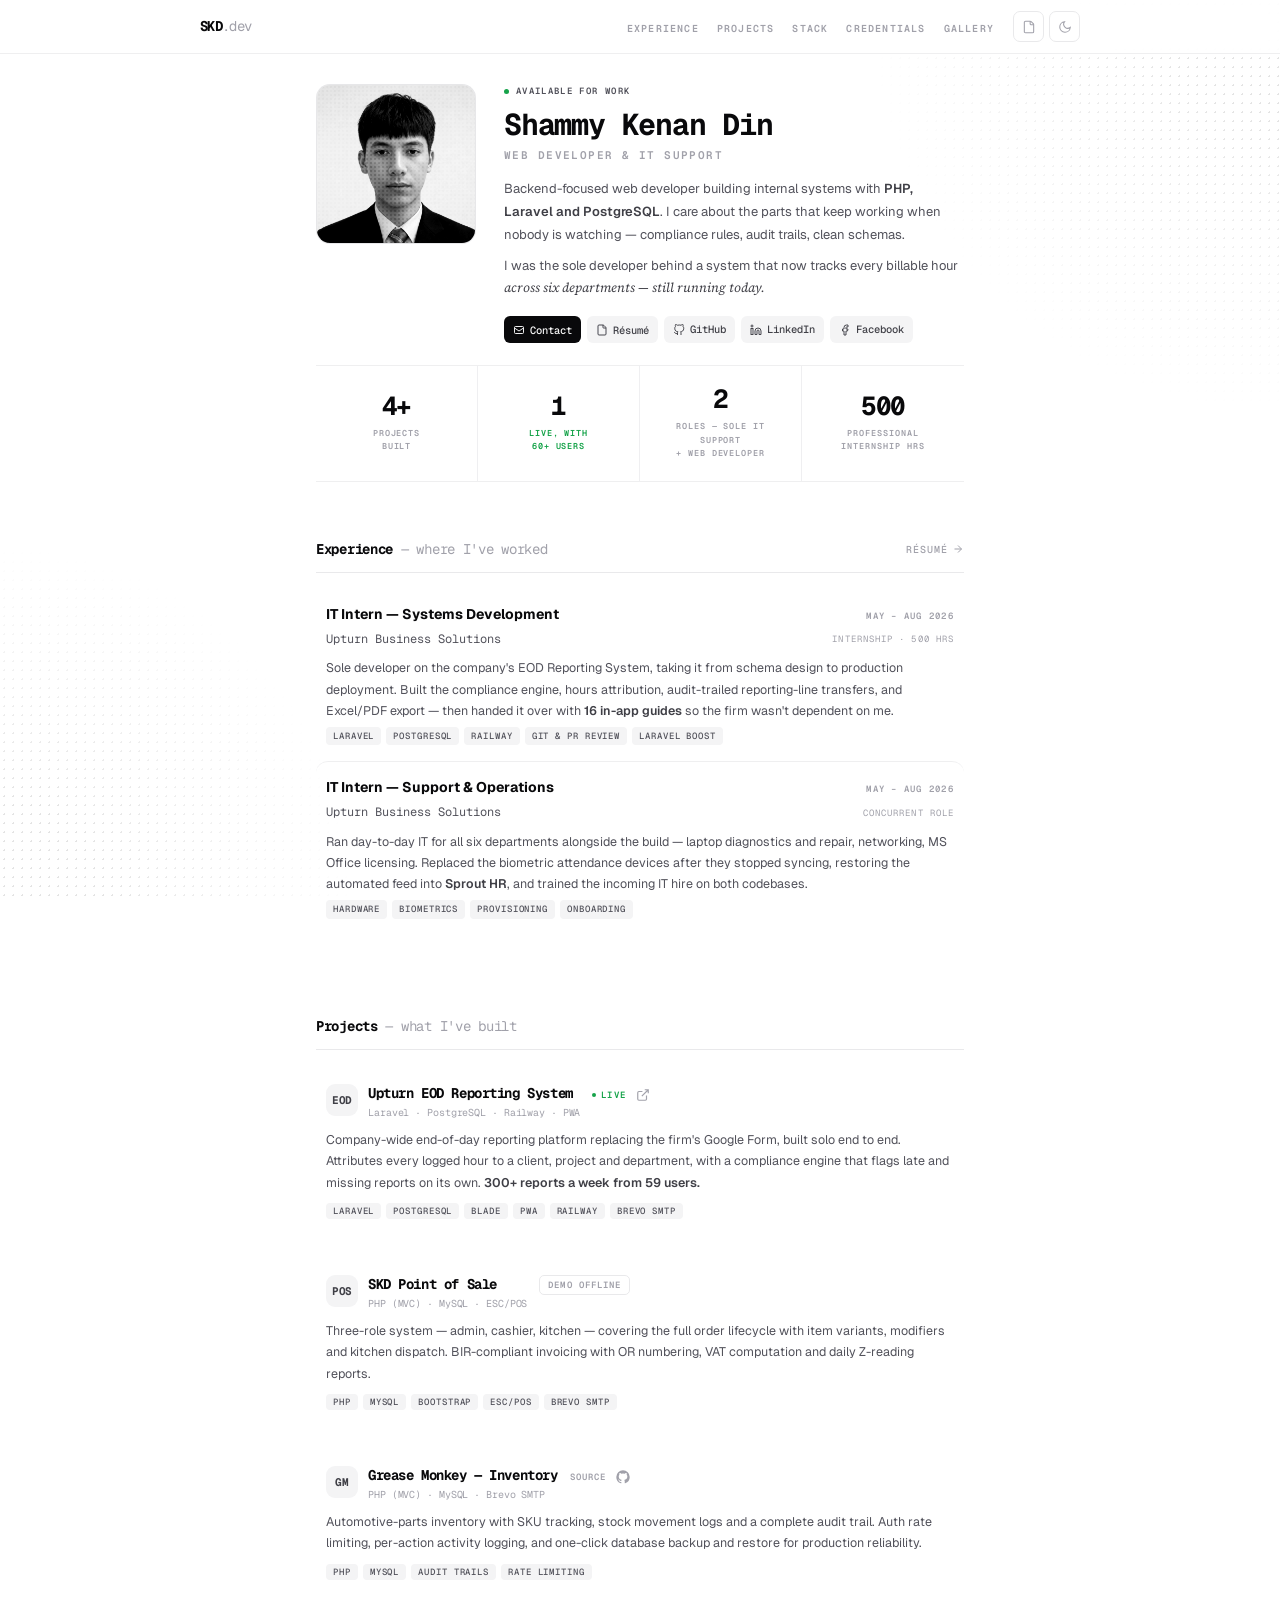
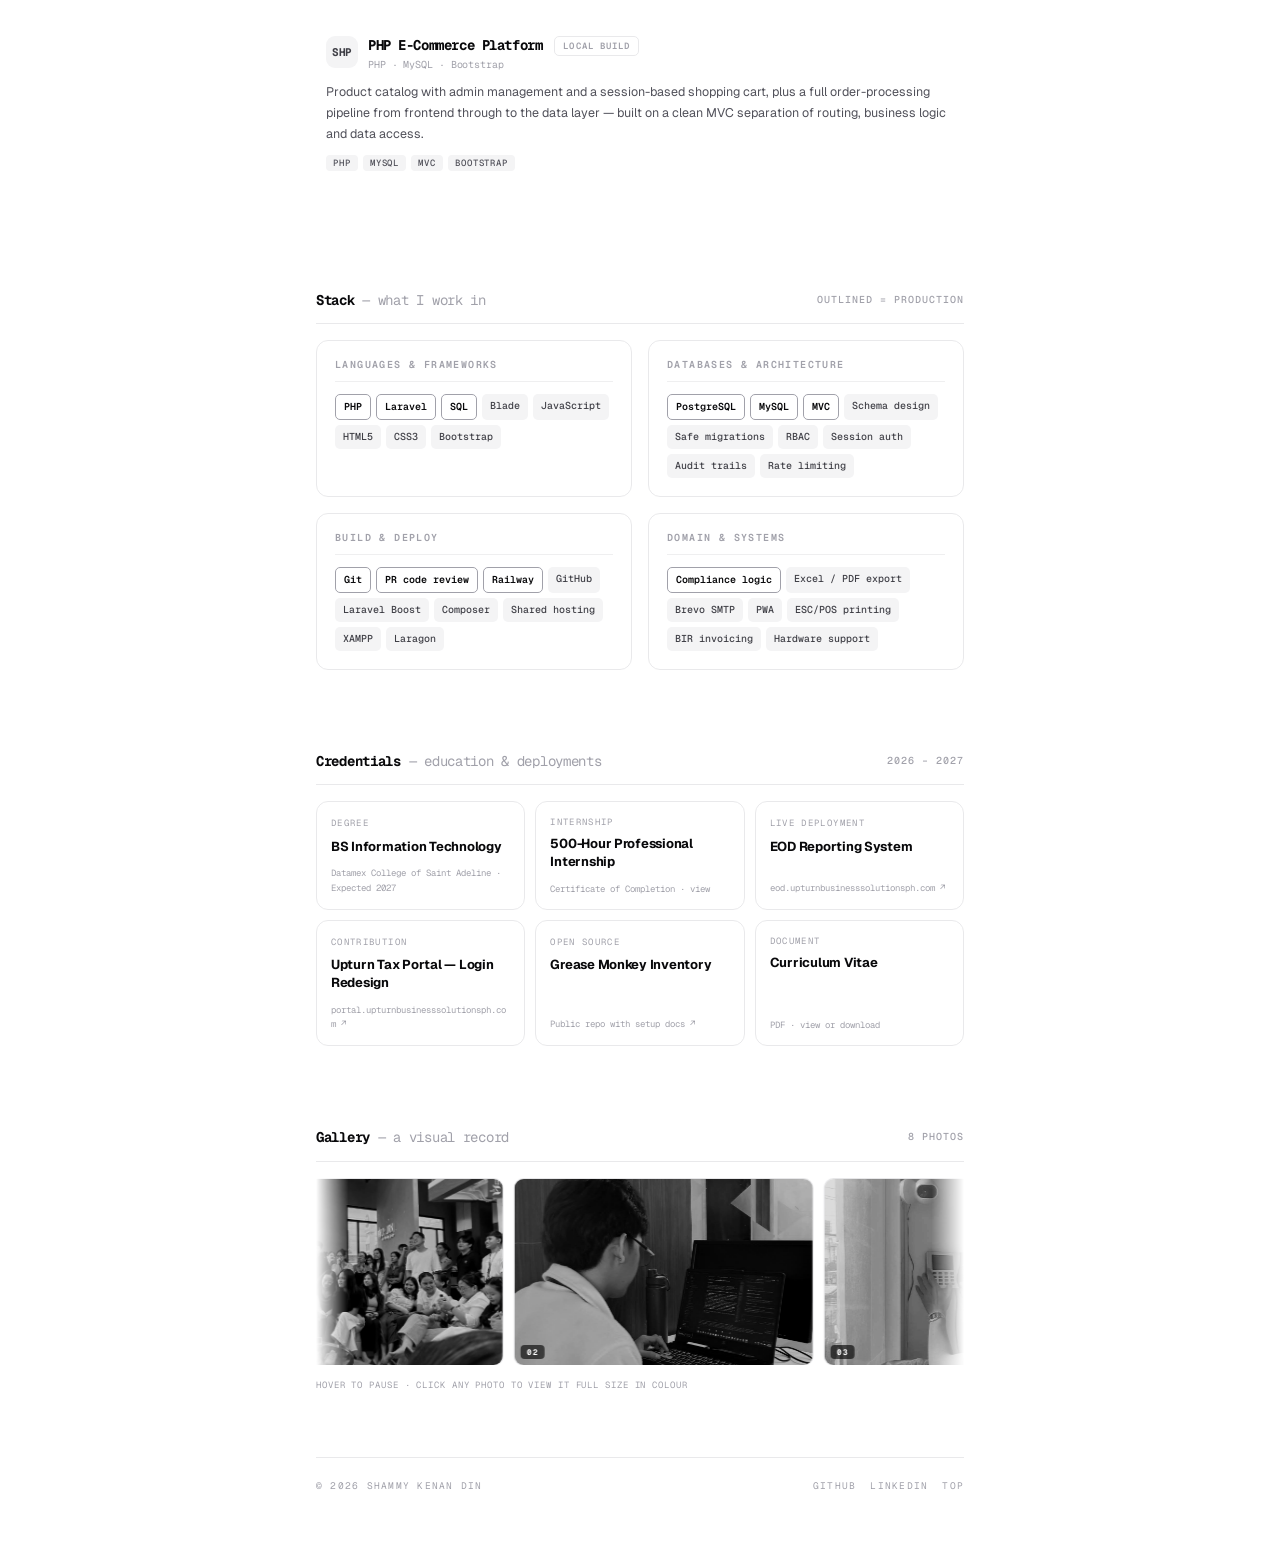
==== index.html @ 448a98d5 "Clarify Barangay Karuhatan gallery caption is unrelated to Upturn The old wording could read as part" ====
<!DOCTYPE html>
<html lang="en">
<head>
<meta charset="UTF-8">
<meta name="viewport" content="width=device-width, initial-scale=1.0">
<title>Shammy Kenan Din | Backend &amp; Web Developer</title>
<meta name="title" content="Shammy Kenan Din | Backend & Web Developer">
<meta name="description" content="Backend-focused web developer specialising in PHP, Laravel and PostgreSQL. Built the end-of-day reporting platform that 59 users across six departments file into daily at Upturn Business Solutions — still in production after the internship ended.">
<meta name="keywords" content="Shammy Kenan Din, backend developer, web developer, PHP developer, Laravel developer, PostgreSQL, MySQL, MVC, Web Developer Philippines, Valenzuela City, Metro Manila, portfolio">
<meta name="author" content="Shammy Kenan Din">
<meta name="robots" content="index, follow, max-image-preview:large, max-snippet:-1">
<meta name="theme-color" content="#09090b">
<link rel="icon" type="image/png" sizes="32x32" href="images/fav-icon/favicon-32.png">
<link rel="icon" type="image/png" sizes="16x16" href="images/fav-icon/favicon-16.png">
<link rel="apple-touch-icon" sizes="180x180" href="images/fav-icon/favicon-180.png">

<meta property="og:type" content="website">
<meta property="og:url" content="https://shammykenan.github.io/portfolio/">
<meta property="og:site_name" content="Shammy Kenan Din Portfolio">
<meta property="og:title" content="Shammy Kenan Din | Backend & Web Developer">
<meta property="og:description" content="Backend-focused web developer. PHP, Laravel, PostgreSQL. I build systems that stay running after I leave.">
<meta property="og:image" content="https://shammykenan.github.io/portfolio/images/gallery/profile.jpg">
<meta property="og:locale" content="en_US">

<meta name="twitter:card" content="summary_large_image">
<meta name="twitter:title" content="Shammy Kenan Din | Backend & Web Developer">
<meta name="twitter:description" content="Backend-focused web developer. PHP, Laravel, PostgreSQL. I build systems that stay running after I leave.">
<meta name="twitter:image" content="https://shammykenan.github.io/portfolio/images/gallery/profile.jpg">

<script>
  (function () {
    try {
      var t = localStorage.getItem('theme');
      if (!t) t = window.matchMedia('(prefers-color-scheme: light)').matches ? 'light' : 'dark';
      document.documentElement.setAttribute('data-theme', t);
    } catch (e) { document.documentElement.setAttribute('data-theme', 'dark'); }
  })();
</script>

<link rel="preconnect" href="https://fonts.googleapis.com">
<link rel="preconnect" href="https://fonts.gstatic.com" crossorigin>
<link href="https://fonts.googleapis.com/css2?family=Geist:wght@300;400;500;600;700&family=Geist+Mono:wght@300;400;500;600;700&family=Source+Serif+4:ital,opsz,wght@0,8..60,400;0,8..60,600;1,8..60,400;1,8..60,600&display=swap" rel="stylesheet">

<script type="application/ld+json">
{
  "@context": "https://schema.org",
  "@graph": [
    {
      "@type": "Person",
      "@id": "https://shammykenan.github.io/portfolio/#person",
      "name": "Shammy Kenan Din",
      "url": "https://shammykenan.github.io/portfolio/",
      "image": "https://shammykenan.github.io/portfolio/images/gallery/profile.jpg",
      "jobTitle": "Backend & Web Developer",
      "email": "dinshammykenan012@gmail.com",
      "address": {
        "@type": "PostalAddress",
        "addressLocality": "Valenzuela City",
        "addressRegion": "Metro Manila",
        "addressCountry": "Philippines"
      },
      "sameAs": [
        "https://github.com/shammykenan",
        "https://linkedin.com/in/shammykenandin",
        "https://facebook.com/shammykenandin"
      ],
      "knowsAbout": ["PHP", "Laravel", "PostgreSQL", "MySQL", "MVC", "Backend Development", "Web Development", "Blade", "Git"]
    },
    {
      "@type": "WebSite",
      "@id": "https://shammykenan.github.io/portfolio/#website",
      "url": "https://shammykenan.github.io/portfolio/",
      "name": "Shammy Kenan Din - Portfolio",
      "publisher": { "@id": "https://shammykenan.github.io/portfolio/#person" },
      "inLanguage": "en-US"
    }
  ]
}
</script>

<link rel="stylesheet" href="styles.css">
</head>
<body>

<div class="progress" id="prog"></div>
<div class="ht ht-tr"></div>
<div class="ht ht-bl"></div>
<div class="cur" id="cur"></div>

<!-- ═══════════ NAV ═══════════ -->
<nav>
  <div class="nav-in">
    <a href="#top" class="brand">SKD<i>.dev</i></a>
    <div class="nav-right">
      <ul class="nav-links" id="navLinks">
        <li><a href="#experience">Experience</a></li>
        <li><a href="#projects">Projects</a></li>
        <li><a href="#stack">Stack</a></li>
        <li><a href="#credentials">Credentials</a></li>
        <li><a href="#gallery">Gallery</a></li>
      </ul>
      <button class="ibtn" id="cvBtn" aria-label="Open résumé"><svg fill="none" viewBox="0 0 24 24" stroke="currentColor" stroke-width="1.8"><path d="M14 2v5a1 1 0 001 1h5"/><path d="M6 22a2 2 0 01-2-2V4a2 2 0 012-2h8a2.4 2.4 0 011.7.7l3.6 3.6A2.4 2.4 0 0120 8v12a2 2 0 01-2 2z"/></svg></button>
      <button class="ibtn" id="theme" aria-label="Toggle colour theme">
        <svg class="moon" fill="none" viewBox="0 0 24 24" stroke="currentColor" stroke-width="1.8"><path d="M21 12.79A9 9 0 1111.21 3 7 7 0 0021 12.79z"/></svg>
        <svg class="sun" fill="none" viewBox="0 0 24 24" stroke="currentColor" stroke-width="1.8"><circle cx="12" cy="12" r="4.2"/><path d="M12 2v2M12 20v2M4.9 4.9l1.4 1.4M17.7 17.7l1.4 1.4M2 12h2M20 12h2M4.9 19.1l1.4-1.4M17.7 6.3l1.4-1.4"/></svg>
      </button>
      <button class="ibtn" id="burger" aria-label="Open menu" aria-expanded="false">
        <svg id="burgerIcon" fill="none" viewBox="0 0 24 24" stroke="currentColor" stroke-width="1.8"><path d="M4 7h16M4 12h16M4 17h16"/></svg>
      </button>
    </div>
  </div>
</nav>

<div class="sheet" id="sheet">
  <a href="#experience"><span>01</span>Experience</a>
  <a href="#projects"><span>02</span>Projects</a>
  <a href="#stack"><span>03</span>Stack</a>
  <a href="#credentials"><span>04</span>Credentials</a>
  <a href="#gallery"><span>05</span>Gallery</a>
</div>

<main class="shell">

  <!-- ═══ HERO ═══ -->
  <section class="sec hero" id="top">
    <div class="hero-main">
      <div class="ava" id="ava">
        <img src="images/gallery/profile.jpg" alt="Shammy Kenan Din" data-zoom data-cap="Shammy Kenan Din" width="160" height="160" onerror="this.closest('.ava').remove()">
      </div>

      <div class="hero-body">
        <div class="avail"><span class="pip"></span>Available for work</div>
        <h1>Shammy Kenan Din</h1>
        <div class="hero-role">Web Developer &amp; IT Support</div>

        <div class="hero-bio">
          <p>
            Backend-focused web developer building internal systems with
            <strong>PHP, Laravel and PostgreSQL</strong>. I care about the parts that keep
            working when nobody is watching — compliance rules, audit trails, clean schemas.
          </p>
          <p>
           I was the sole developer behind a system that 
           now tracks every billable hour <span class="se">across six departments — still running today.</span>
          </p>
        </div>

        <div class="pills">
          <button class="pill pill-solid" id="ctaEmail">
            <svg fill="none" viewBox="0 0 24 24" stroke="currentColor" stroke-width="1.9"><path d="M3 8l9 6 9-6M5 19h14a2 2 0 002-2V7a2 2 0 00-2-2H5a2 2 0 00-2 2v10a2 2 0 002 2z"/></svg>
            Contact
          </button>
          <button class="pill" id="cvPill">
            <svg fill="none" viewBox="0 0 24 24" stroke="currentColor" stroke-width="1.9"><path d="M14 2v5a1 1 0 001 1h5"/><path d="M6 22a2 2 0 01-2-2V4a2 2 0 012-2h8a2.4 2.4 0 011.7.7l3.6 3.6A2.4 2.4 0 0120 8v12a2 2 0 01-2 2z"/></svg>
            Résumé
          </button>
          <a class="pill" href="https://github.com/shammykenan" target="_blank" rel="noopener noreferrer">
            <svg fill="none" viewBox="0 0 24 24" stroke="currentColor" stroke-width="1.9"><path d="M9 19c-5 1.5-5-2.5-7-3m14 6v-3.87a3.37 3.37 0 00-.94-2.61c3.14-.35 6.44-1.54 6.44-7A5.44 5.44 0 0020 4.77 5.07 5.07 0 0019.91 1S18.73.65 16 2.48a13.38 13.38 0 00-7 0C6.27.65 5.09 1 5.09 1A5.07 5.07 0 005 4.77a5.44 5.44 0 00-1.5 3.78c0 5.42 3.3 6.61 6.44 7A3.37 3.37 0 009 18.13V22"/></svg>
            GitHub
          </a>
          <a class="pill" href="https://linkedin.com/in/shammykenandin" target="_blank" rel="noopener noreferrer">
            <svg fill="none" viewBox="0 0 24 24" stroke="currentColor" stroke-width="1.9"><path d="M16 8a6 6 0 016 6v7h-4v-7a2 2 0 00-2-2 2 2 0 00-2 2v7h-4v-7a6 6 0 016-6z"/><rect x="2" y="9" width="4" height="12"/><circle cx="4" cy="4" r="2"/></svg>
            LinkedIn
          </a>
          <a class="pill" href="https://facebook.com/shammykenandin" target="_blank" rel="noopener noreferrer">
            <svg fill="none" viewBox="0 0 24 24" stroke="currentColor" stroke-width="1.9"><path d="M18 2h-3a5 5 0 00-5 5v3H7v4h3v8h4v-8h3l1-4h-4V7a1 1 0 011-1h3z"/></svg>
            Facebook
          </a>
        </div>
      </div>
    </div>

    <div class="stats">
      <div class="stat"><div class="stat-n">4+</div><div class="stat-l">Projects<br>built</div></div>
      <div class="stat stat-hi"><div class="stat-n">1</div><div class="stat-l">Live, with<br>60+ users</div></div>
      <div class="stat"><div class="stat-n">2</div><div class="stat-l">Roles — sole IT support<br>+ web developer</div></div>
      <div class="stat"><div class="stat-n">500</div><div class="stat-l">Professional<br>internship hrs</div></div>
    </div>
  </section>

  <!-- ═══ EXPERIENCE ═══ -->
  <section class="sec rv" id="experience">
    <div class="shead">
      <div class="shead-t"><b>Experience</b> — where I've worked</div>
      <button class="shead-a" id="cvPill2">
        Résumé
        <svg fill="none" viewBox="0 0 24 24" stroke="currentColor" stroke-width="2"><path d="M5 12h14M12 5l7 7-7 7"/></svg>
      </button>
    </div>

    <div class="rows">
      <div class="erow">
        <div class="erow-top">
          <div class="erow-r">IT Intern — Systems Development</div>
          <div class="erow-when">May – Aug 2026</div>
        </div>
        <div class="erow-mid">
          <span class="erow-co">Upturn Business Solutions</span>
          <span class="erow-type">Internship · 500 hrs</span>
        </div>
        <div class="erow-d">
          Sole developer on the company's EOD Reporting System, taking it from schema design to
          production deployment. Built the compliance engine, hours attribution, audit-trailed
          reporting-line transfers, and Excel/PDF export — then handed it over with
          <strong>16 in-app guides</strong> so the firm wasn't dependent on me.
        </div>
        <div class="chips">
          <span class="chip">Laravel</span><span class="chip">PostgreSQL</span><span class="chip">Railway</span><span class="chip">Git &amp; PR review</span><span class="chip">Laravel Boost</span>
        </div>
      </div>

      <div class="erow">
        <div class="erow-top">
          <div class="erow-r">IT Intern — Support &amp; Operations</div>
          <div class="erow-when">May – Aug 2026</div>
        </div>
        <div class="erow-mid">
          <span class="erow-co">Upturn Business Solutions</span>
          <span class="erow-type">Concurrent role</span>
        </div>
        <div class="erow-d">
          Ran day-to-day IT for all six departments alongside the build — laptop diagnostics
          and repair, networking, MS Office licensing. Replaced the biometric attendance
          devices after they stopped syncing, restoring the automated feed into
          <strong>Sprout HR</strong>, and trained the incoming IT hire on both codebases.
        </div>
        <div class="chips">
          <span class="chip">Hardware</span><span class="chip">Biometrics</span><span class="chip">Provisioning</span><span class="chip">Onboarding</span>
        </div>
      </div>
    </div>
  </section>

  <!-- ═══ PROJECTS ═══ -->
  <section class="sec rv" id="projects">
    <div class="shead">
      <div class="shead-t"><b>Projects</b> — what I've built</div>
    </div>

    <div class="rows">
      <button class="row" data-case="eod">
        <div class="prow-head">
          <div class="prow-l">
            <span class="picon">EOD</span>
            <span class="prow-txt">
              <span class="prow-t">Upturn EOD Reporting System</span>
              <span class="prow-m">Laravel · PostgreSQL · Railway · PWA</span>
            </span>
          </div>
          <span class="prow-act">
            <span class="badge badge-live">Live</span>
            <a class="icon-link" href="https://eod.upturnbusinesssolutionsph.com" target="_blank" rel="noopener noreferrer" aria-label="Launch the EOD Reporting System" onclick="event.stopPropagation()"><svg fill="none" viewBox="0 0 24 24" stroke="currentColor" stroke-width="2"><path d="M15 3h6v6M10 14L21 3M18 13v6a2 2 0 01-2 2H5a2 2 0 01-2-2V8a2 2 0 012-2h6"/></svg></a>
          </span>
        </div>
        <div class="prow-d">
          Company-wide end-of-day reporting platform replacing the firm's Google Form, built
          solo end to end. Attributes every logged hour to a client, project and department,
          with a compliance engine that flags late and missing reports on its own.
          <strong>300+ reports a week from 59 users.</strong>
        </div>
        <div class="chips">
          <span class="chip">Laravel</span><span class="chip">PostgreSQL</span><span class="chip">Blade</span><span class="chip">PWA</span><span class="chip">Railway</span><span class="chip">Brevo SMTP</span>
        </div>
        <div class="row-more">Tap to view more info<svg fill="none" viewBox="0 0 24 24" stroke="currentColor" stroke-width="2.2"><path d="M5 12h14M12 5l7 7-7 7"/></svg></div>
      </button>

      <button class="row" data-case="pos">
        <div class="prow-head">
          <div class="prow-l">
            <span class="picon">POS</span>
            <span class="prow-txt">
              <span class="prow-t">SKD Point of Sale</span>
              <span class="prow-m">PHP (MVC) · MySQL · ESC/POS</span>
            </span>
          </div>
          <span class="badge badge-off">Demo offline</span>
        </div>
        <div class="prow-d">
          Three-role system — admin, cashier, kitchen — covering the full order lifecycle with
          item variants, modifiers and kitchen dispatch. BIR-compliant invoicing with OR
          numbering, VAT computation and daily Z-reading reports.
        </div>
        <div class="chips">
          <span class="chip">PHP</span><span class="chip">MySQL</span><span class="chip">Bootstrap</span><span class="chip">ESC/POS</span><span class="chip">Brevo SMTP</span>
        </div>
        <div class="row-more">Tap to view more info<svg fill="none" viewBox="0 0 24 24" stroke="currentColor" stroke-width="2.2"><path d="M5 12h14M12 5l7 7-7 7"/></svg></div>
      </button>

      <button class="row" data-case="gm">
        <div class="prow-head">
          <div class="prow-l">
            <span class="picon">GM</span>
            <span class="prow-txt">
              <span class="prow-t">Grease Monkey — Inventory</span>
              <span class="prow-m">PHP (MVC) · MySQL · Brevo SMTP</span>
            </span>
          </div>
          <span class="prow-act">
            <span class="badge">Source</span>
            <a class="icon-link" href="https://github.com/shammykenan/greasemonkeyinventory" target="_blank" rel="noopener noreferrer" aria-label="Open the GitHub repository" onclick="event.stopPropagation()"><svg viewBox="0 0 24 24" fill="currentColor"><path d="M12 .5A11.5 11.5 0 00.5 12a11.5 11.5 0 007.86 10.92c.58.1.79-.25.79-.56v-2c-3.2.7-3.88-1.54-3.88-1.54-.53-1.34-1.29-1.7-1.29-1.7-1.05-.72.08-.7.08-.7 1.16.08 1.77 1.2 1.77 1.2 1.03 1.77 2.7 1.26 3.36.96.1-.75.4-1.26.73-1.55-2.55-.29-5.24-1.28-5.24-5.7 0-1.26.45-2.29 1.19-3.1-.12-.29-.51-1.46.11-3.05 0 0 .97-.31 3.18 1.18a11 11 0 015.8 0c2.2-1.49 3.17-1.18 3.17-1.18.63 1.59.24 2.76.12 3.05.74.81 1.19 1.84 1.19 3.1 0 4.43-2.7 5.4-5.26 5.69.41.36.78 1.06.78 2.14v3.17c0 .31.2.67.8.56A11.5 11.5 0 0023.5 12 11.5 11.5 0 0012 .5z"/></svg></a>
          </span>
        </div>
        <div class="prow-d">
          Automotive-parts inventory with SKU tracking, stock movement logs and a complete
          audit trail. Auth rate limiting, per-action activity logging, and one-click database
          backup and restore for production reliability.
        </div>
        <div class="chips">
          <span class="chip">PHP</span><span class="chip">MySQL</span><span class="chip">Audit trails</span><span class="chip">Rate limiting</span>
        </div>
        <div class="row-more">Tap to view more info<svg fill="none" viewBox="0 0 24 24" stroke="currentColor" stroke-width="2.2"><path d="M5 12h14M12 5l7 7-7 7"/></svg></div>
      </button>

      <button class="row" data-case="ecom">
        <div class="prow-head">
          <div class="prow-l">
            <span class="picon">SHP</span>
            <span class="prow-txt">
              <span class="prow-t">PHP E-Commerce Platform</span>
              <span class="prow-m">PHP · MySQL · Bootstrap</span>
            </span>
          </div>
          <span class="badge badge-off">Local build</span>
        </div>
        <div class="prow-d">
          Product catalog with admin management and a session-based shopping cart, plus a full
          order-processing pipeline from frontend through to the data layer — built on a clean
          MVC separation of routing, business logic and data access.
        </div>
        <div class="chips">
          <span class="chip">PHP</span><span class="chip">MySQL</span><span class="chip">MVC</span><span class="chip">Bootstrap</span>
        </div>
        <div class="row-more">Tap to view more info<svg fill="none" viewBox="0 0 24 24" stroke="currentColor" stroke-width="2.2"><path d="M5 12h14M12 5l7 7-7 7"/></svg></div>
      </button>
    </div>
  </section>

  <!-- ═══ STACK ═══ -->
  <section class="sec rv" id="stack">
    <div class="shead">
      <div class="shead-t"><b>Stack</b> — what I work in</div>
      <span class="shead-a" style="cursor:default">Outlined = production</span>
    </div>

    <div class="stack-grid">
      <div class="scard">
        <div class="scard-k">Languages &amp; frameworks</div>
        <div class="skills">
          <span class="skill skill-hi">PHP</span><span class="skill skill-hi">Laravel</span><span class="skill skill-hi">SQL</span>
          <span class="skill">Blade</span><span class="skill">JavaScript</span><span class="skill">HTML5</span><span class="skill">CSS3</span><span class="skill">Bootstrap</span>
        </div>
      </div>

      <div class="scard">
        <div class="scard-k">Databases &amp; architecture</div>
        <div class="skills">
          <span class="skill skill-hi">PostgreSQL</span><span class="skill skill-hi">MySQL</span><span class="skill skill-hi">MVC</span>
          <span class="skill">Schema design</span><span class="skill">Safe migrations</span><span class="skill">RBAC</span><span class="skill">Session auth</span><span class="skill">Audit trails</span><span class="skill">Rate limiting</span>
        </div>
      </div>

      <div class="scard">
        <div class="scard-k">Build &amp; deploy</div>
        <div class="skills">
          <span class="skill skill-hi">Git</span><span class="skill skill-hi">PR code review</span><span class="skill skill-hi">Railway</span>
          <span class="skill">GitHub</span><span class="skill">Laravel Boost</span><span class="skill">Composer</span><span class="skill">Shared hosting</span><span class="skill">XAMPP</span><span class="skill">Laragon</span>
        </div>
      </div>

      <div class="scard">
        <div class="scard-k">Domain &amp; systems</div>
        <div class="skills">
          <span class="skill skill-hi">Compliance logic</span>
          <span class="skill">Excel / PDF export</span><span class="skill">Brevo SMTP</span><span class="skill">PWA</span><span class="skill">ESC/POS printing</span><span class="skill">BIR invoicing</span><span class="skill">Hardware support</span>
        </div>
      </div>
    </div>
  </section>

  <!-- ═══ CREDENTIALS ═══ -->
  <section class="sec rv" id="credentials">
    <div class="shead">
      <div class="shead-t"><b>Credentials</b> — education &amp; deployments</div>
      <span class="shead-a" style="cursor:default">2026 – 2027</span>
    </div>

    <div class="cert-grid">
      <div class="cert">
        <div class="cert-k">Degree</div>
        <div class="cert-t">BS Information Technology</div>
        <div class="cert-s">Datamex College of Saint Adeline · Expected 2027</div>
      </div>

      <button class="cert" id="cocCert">
        <div class="cert-k">Internship</div>
        <div class="cert-t">500-Hour Professional Internship</div>
        <div class="cert-s">Certificate of Completion · view</div>
      </button>

      <a class="cert" href="https://eod.upturnbusinesssolutionsph.com" target="_blank" rel="noopener noreferrer">
        <div class="cert-k">Live deployment</div>
        <div class="cert-t">EOD Reporting System</div>
        <div class="cert-s">eod.upturnbusinesssolutionsph.com ↗</div>
      </a>

      <a class="cert" href="http://portal.upturnbusinesssolutionsph.com/" target="_blank" rel="noopener noreferrer">
        <div class="cert-k">Contribution</div>
        <div class="cert-t">Upturn Tax Portal — Login Redesign</div>
        <div class="cert-s">portal.upturnbusinesssolutionsph.com ↗</div>
      </a>

      <a class="cert" href="https://github.com/shammykenan/greasemonkeyinventory" target="_blank" rel="noopener noreferrer">
        <div class="cert-k">Open source</div>
        <div class="cert-t">Grease Monkey Inventory</div>
        <div class="cert-s">Public repo with setup docs ↗</div>
      </a>

      <button class="cert" id="cvCert">
        <div class="cert-k">Document</div>
        <div class="cert-t">Curriculum Vitae</div>
        <div class="cert-s">PDF · view or download</div>
      </button>
    </div>
  </section>

  <!-- ═══ GALLERY ═══ -->
  <section class="sec rv" id="gallery">
    <div class="shead">
      <div class="shead-t"><b>Gallery</b> &mdash; a visual record</div>
      <span class="shead-a" style="cursor:default">8 photos</span>
    </div>

    <div class="car" id="car">
      <button class="car-btn car-prev" id="carPrev" aria-label="Previous photos">
        <svg fill="none" viewBox="0 0 24 24" stroke="currentColor" stroke-width="2.2"><path d="M15 19l-7-7 7-7"/></svg>
      </button>
      <button class="car-btn car-next" id="carNext" aria-label="Next photos">
        <svg fill="none" viewBox="0 0 24 24" stroke="currentColor" stroke-width="2.2"><path d="M9 5l7 7-7 7"/></svg>
      </button>

      <div class="car-track" id="carTrack">
        <div class="car-group" id="carGroup">
          <button class="car-slide" data-shot data-i="0" data-cap="Orientation at the Upturn co-working space">
            <img src="images/gallery/gallery1.jpg" alt="Orientation at the Upturn co-working space" loading="lazy">
            <span class="car-n">01</span>
            <span class="car-hint"><span>Click to view</span></span>
            <span class="car-ph"><b>gallery1.jpg</b>Image unavailable</span>
          </button>
          <button class="car-slide" data-shot data-i="1" data-cap="Building the EOD Reporting System">
            <img src="images/gallery/gallery2.jpg" alt="Building the EOD Reporting System" loading="lazy">
            <span class="car-n">02</span>
            <span class="car-hint"><span>Click to view</span></span>
            <span class="car-ph"><b>gallery2.jpg</b>Image unavailable</span>
          </button>
          <button class="car-slide" data-shot data-i="2" data-cap="Installing the office's replacement biometric attendance device">
            <img src="images/gallery/gallery3.jpg" alt="Installing the office's replacement biometric attendance device" loading="lazy">
            <span class="car-n">03</span>
            <span class="car-hint"><span>Click to view</span></span>
            <span class="car-ph"><b>gallery3.jpg</b>Installing the biometric attendance device</span>
          </button>
          <button class="car-slide" data-shot data-i="3" data-cap="A separate, short OJT placement at Barangay Karuhatan — unrelated to the Upturn internship">
            <img src="images/gallery/gallery4.jpg" alt="A separate, short OJT placement at Barangay Karuhatan — unrelated to the Upturn internship" loading="lazy">
            <span class="car-n">04</span>
            <span class="car-hint"><span>Click to view</span></span>
            <span class="car-ph"><b>gallery4.jpg</b>Image unavailable</span>
          </button>
          <button class="car-slide" data-shot data-i="4" data-cap="Redesigning the Upturn Tax Portal login page">
            <img src="images/gallery/gallery5.jpg" alt="Redesigning the Upturn Tax Portal login page" loading="lazy">
            <span class="car-n">05</span>
            <span class="car-hint"><span>Click to view</span></span>
            <span class="car-ph"><b>gallery5.jpg</b>Redesigning the Tax Portal login page</span>
          </button>
          <button class="car-slide" data-shot data-i="5" data-cap="Mirror shot at a clothing store">
            <img src="images/gallery/gallery6.jpg" alt="Mirror shot at a clothing store" loading="lazy">
            <span class="car-n">06</span>
            <span class="car-hint"><span>Click to view</span></span>
            <span class="car-ph"><b>gallery6.jpg</b>Mirror shot at a clothing store</span>
          </button>
          <button class="car-slide" data-shot data-i="6" data-cap="The May 2026 Internship Batch">
            <img src="images/gallery/gallery7.jpg" alt="The May 2026 Internship Batch" loading="lazy">
            <span class="car-n">07</span>
            <span class="car-hint"><span>Click to view</span></span>
            <span class="car-ph"><b>gallery7.jpg</b>The May 2026 Internship Batch</span>
          </button>
          <button class="car-slide" data-shot data-i="7" data-cap="Mirror shot">
            <img src="images/gallery/gallery8.jpg" alt="Mirror shot" loading="lazy">
            <span class="car-n">08</span>
            <span class="car-hint"><span>Click to view</span></span>
            <span class="car-ph"><b>gallery8.jpg</b>Mirror shot</span>
          </button>
        </div>
      </div>
    </div>

    <div class="car-cap">Hover to pause &middot; click any photo to view it full size in colour</div>
  </section>

  <footer>
    <div>© 2026 Shammy Kenan Din</div>
    <div class="foot-links">
      <a href="https://github.com/shammykenan" target="_blank" rel="noopener noreferrer">GitHub</a>
      <a href="https://linkedin.com/in/shammykenandin" target="_blank" rel="noopener noreferrer">LinkedIn</a>
      <a href="#top">Top</a>
    </div>
  </footer>
</main>

<button class="top" id="toTop" aria-label="Back to top">
  <svg fill="none" viewBox="0 0 24 24" stroke="currentColor" stroke-width="2.4"><path d="M5 10l7-7m0 0l7 7m-7-7v18"/></svg>
</button>

<!-- ═══ CASE STUDY MODAL ═══ -->
<div class="ov" id="caseOv">
  <div class="modal modal-wide" role="dialog" aria-modal="true" aria-labelledby="caseTitle">
    <button class="modal-x" id="caseClose" aria-label="Close">
      <svg width="16" height="16" fill="none" viewBox="0 0 24 24" stroke="currentColor" stroke-width="1.9"><path d="M18 6L6 18M6 6l12 12"/></svg>
    </button>
    <span class="modal-k" id="caseKicker">Case study</span>
    <h2 class="modal-t" id="caseTitle">—</h2>
    <div class="modal-m" id="caseMeta">—</div>
    <div id="caseBody"></div>
  </div>
</div>

<!-- ═══ CV MODAL ═══ -->
<div class="ov" id="cvOv">
  <div class="modal modal-doc" role="dialog" aria-modal="true" aria-labelledby="cvTitle">
    <button class="modal-x" id="cvClose" aria-label="Close">
      <svg width="16" height="16" fill="none" viewBox="0 0 24 24" stroke="currentColor" stroke-width="1.9"><path d="M18 6L6 18M6 6l12 12"/></svg>
    </button>
    <span class="modal-k">Document</span>
    <h2 class="modal-t" id="cvTitle">Curriculum Vitae</h2>
    <div class="modal-m">Shammy Kenan Din · Backend &amp; Web Developer</div>

    <div class="pdf-frame">
      <iframe id="cvFrame" title="Shammy Kenan Din — résumé" src="about:blank"></iframe>
      <div class="pdf-fallback">
        Your browser can't display the PDF inline.<br>Use <b>Download</b> below to save it.
      </div>
    </div>

    <div class="fa">
      <a class="pill pill-solid" href="Shammy_Kenan_Din_Resume.pdf" download>
        <svg fill="none" viewBox="0 0 24 24" stroke="currentColor" stroke-width="1.9"><path d="M12 10v6m0 0l-3-3m3 3l3-3M20 21H4a1 1 0 01-1-1V4a1 1 0 011-1h16a1 1 0 011 1v16a1 1 0 01-1 1z"/></svg>
        Download
      </a>
      <button class="pill" id="cvBack">
        <svg fill="none" viewBox="0 0 24 24" stroke="currentColor" stroke-width="1.9"><path d="M19 12H5M12 19l-7-7 7-7"/></svg>
        Back
      </button>
    </div>
  </div>
</div>

<!-- ═══ CERTIFICATE MODAL ═══ -->
<div class="ov" id="cocOv">
  <div class="modal modal-wide" role="dialog" aria-modal="true" aria-labelledby="cocTitle">
    <button class="modal-x" id="cocClose" aria-label="Close">
      <svg width="16" height="16" fill="none" viewBox="0 0 24 24" stroke="currentColor" stroke-width="1.9"><path d="M18 6L6 18M6 6l12 12"/></svg>
    </button>
    <span class="modal-k">Certificate</span>
    <h2 class="modal-t" id="cocTitle">Certificate of Completion</h2>
    <div class="modal-m">500-hour professional internship · Upturn Business Solutions · 2026</div>

    <button class="cert-view" id="cocView" data-cap="Certificate of Completion — 500-hour internship, Upturn Business Solutions">
      <img src="images/certificates/coc-certificate.jpg" alt="Certificate of Completion — 500-hour internship at Upturn Business Solutions" loading="lazy">
      <span class="cert-view-ph"><b>images/certificates/coc-certificate.jpg</b>Certificate image pending</span>
    </button>

    <div class="fa">
      <button class="pill pill-solid" id="cocBack">
        <svg fill="none" viewBox="0 0 24 24" stroke="currentColor" stroke-width="1.9"><path d="M19 12H5M12 19l-7-7 7-7"/></svg>
        Back
      </button>
    </div>
    <p class="fnote">Click the certificate to view it full size</p>
  </div>
</div>

<!-- ═══ CONTACT MODAL ═══ -->
<div class="ov" id="mailOv">
  <div class="modal" role="dialog" aria-modal="true" aria-labelledby="mailTitle">
    <button class="modal-x" id="mailClose" aria-label="Close">
      <svg width="16" height="16" fill="none" viewBox="0 0 24 24" stroke="currentColor" stroke-width="1.9"><path d="M18 6L6 18M6 6l12 12"/></svg>
    </button>
    <span class="modal-k">Get in touch</span>
    <h2 class="modal-t" id="mailTitle">Send a message</h2>
    <div class="modal-m">Open to full-time, part-time and contract roles</div>

    <div class="fg"><label class="modal-k" for="fName">Your name</label><input class="fi" type="text" id="fName" placeholder="e.g. Juan dela Cruz" autocomplete="name"></div>
    <div class="fg"><label class="modal-k" for="fEmail">Your email</label><input class="fi" type="email" id="fEmail" placeholder="your@email.com" autocomplete="email"></div>
    <div class="fg"><label class="modal-k" for="fSubject">Subject</label><input class="fi" type="text" id="fSubject" placeholder="Job opportunity, project discussion…"></div>
    <div class="fg"><label class="modal-k" for="fBody">Message</label><textarea class="fi" id="fBody" placeholder="Write your message here…"></textarea></div>

    <div class="fa">
      <button class="pill pill-solid" id="fSend">
        <svg fill="none" viewBox="0 0 24 24" stroke="currentColor" stroke-width="1.9"><path d="M22 2L11 13M22 2L15 22 11 13 2 9l20-7z"/></svg>
        Send
      </button>
      <button class="pill" id="fCancel">Cancel</button>
    </div>
    <p class="fnote">Opens your email client · dinshammykenan012@gmail.com</p>
  </div>
</div>

<!-- ═══ LIGHTBOX ═══ -->
<div class="ov" id="lb">
  <button class="lb-nav lb-prev" id="lbPrev" aria-label="Previous"><svg fill="none" viewBox="0 0 24 24" stroke="currentColor" stroke-width="2.2"><path d="M15 19l-7-7 7-7"/></svg></button>
  <img class="lb-img" id="lbImg" src="" alt="">
  <button class="lb-nav lb-next" id="lbNext" aria-label="Next"><svg fill="none" viewBox="0 0 24 24" stroke="currentColor" stroke-width="2.2"><path d="M9 5l7 7-7 7"/></svg></button>
  <div class="lb-cap" id="lbCap"></div>
</div>

<script src="script.js"></script>
</body>
</html>
---- styles.css ----
*, *::before, *::after { box-sizing: border-box; margin: 0; padding: 0; }

  :root {
    --bg:      #ffffff;
    --s1:      #f4f4f5;
    --s2:      #e4e4e7;
    --line:    rgba(228,228,231,.6);
    --line-2:  rgba(228,228,231,.8);
    --hover:   rgba(250,250,250,.6);
    --t1:      #09090b;
    --t2:      #3f3f46;
    --t3:      #52525b;
    --t4:      #a1a1aa;
    --inv-bg:  #09090b;
    --inv-tx:  #fafafa;
    --dot:     #0a0a0a38;
    --dot-op:  .5;
    --live:    #16a34a;

    --sans:  'Geist', 'Inter', system-ui, -apple-system, 'Segoe UI', sans-serif;
    --mono:  'Geist Mono', 'JetBrains Mono', ui-monospace, SFMono-Regular, Menlo, monospace;
    --serif: 'Source Serif 4', Georgia, serif;
  }

  html[data-theme="dark"] {
    --bg:      #09090b;
    --s1:      #202024;
    --s2:      #27272a;
    --line:    rgba(39,39,42,.6);
    --line-2:  rgba(39,39,42,.8);
    --hover:   rgba(24,24,27,.3);
    --t1:      #fafafa;
    --t2:      #d4d4d8;
    --t3:      #a1a1aa;
    --t4:      #71717a;
    --inv-bg:  #fafafa;
    --inv-tx:  #09090b;
    --dot:     #f4f4f533;
    --dot-op:  .25;
    --live:    #4ade80;
  }

  html {
    scroll-behavior: smooth;
    background: var(--bg);
    overflow-x: hidden;
    width: 100%;
  }

  body {
    background: var(--bg);
    color: var(--t1);
    font-family: var(--sans);
    font-size: 15px;
    line-height: 1.6;
    -webkit-font-smoothing: antialiased;
    -moz-osx-font-smoothing: grayscale;
    overflow-x: hidden;
    width: 100%;
    max-width: 100vw;
    transition: background-color .2s, color .2s;
  }

  ::selection { background: var(--t1); color: var(--bg); }
  a { color: inherit; }
  img { max-width: 100%; }

  /* ── fixed halftone corner ornaments ── */
  .ht {
    position: fixed;
    background-image: radial-gradient(var(--dot) 1px, transparent 1px);
    background-size: 9px 9px;
    pointer-events: none;
    user-select: none;
    z-index: 0;
    opacity: var(--dot-op);
  }

  .ht-tr {
    top: 0; right: 0; width: 420px; height: 420px;
    -webkit-mask-image: radial-gradient(circle at 100% 0, #000 20%, transparent 70%);
    mask-image: radial-gradient(circle at 100% 0, #000 20%, transparent 70%);
  }

  .ht-bl {
    bottom: 0; left: 0; width: 360px; height: 360px;
    -webkit-mask-image: radial-gradient(circle at 0 100%, #000 20%, transparent 70%);
    mask-image: radial-gradient(circle at 0 100%, #000 20%, transparent 70%);
  }

  @media (max-width: 640px) {
    .ht-tr { width: 200px; height: 200px; }
    .ht-bl { width: 180px; height: 180px; }
  }

  .progress { position: fixed; top: 0; left: 0; height: 1px; width: 0; background: var(--t3); z-index: 120; transition: width .1s linear; }

  .cur {
    position: fixed; z-index: 130; pointer-events: none;
    width: 7px; height: 7px; border-radius: 50%;
    background: var(--t1);
    transform: translate(-50%, -50%);
    transition: width .18s, height .18s, opacity .18s;
    opacity: 0; display: none;
  }

  .cur.on { opacity: .8; }
  .cur.big { width: 30px; height: 30px; opacity: .16; }
  @media (min-width: 641px) and (hover: hover) { .cur { display: block; } }

  /* ── PAGE SHELL: narrow centred column ── */
  .shell {
    position: relative;
    z-index: 1;
    max-width: 768px;
    width: 100%;
    margin: 0 auto;
    padding: 78px 32px 56px;
    display: flex;
    flex-direction: column;
    gap: 24px;
  }

  @media (min-width: 768px) { .shell { padding: 84px 60px 64px; gap: 32px; } }

  .sec { padding: 24px 0; position: relative; }

  /* ── SECTION HEADER ── */
  .shead {
    display: flex;
    align-items: center;
    justify-content: space-between;
    gap: 12px;
    border-bottom: 1px solid var(--line-2);
    padding-bottom: 12px;
    margin-bottom: 16px;
  }

  .shead-t { font-family: var(--mono); font-size: 14px; color: var(--t4); letter-spacing: -0.02em; }
  .shead-t b { color: var(--t1); font-weight: 700; }

  .shead-a {
    font-family: var(--mono);
    font-size: 10px;
    font-weight: 500;
    text-transform: uppercase;
    letter-spacing: 0.1em;
    color: var(--t4);
    text-decoration: none;
    display: inline-flex;
    align-items: center;
    gap: 4px;
    background: none;
    border: none;
    cursor: pointer;
    transition: color .16s;
    white-space: nowrap;
  }

  .shead-a:hover { color: var(--t1); }
  .shead-a svg { width: 12px; height: 12px; transition: transform .18s; }
  .shead-a:hover svg { transform: translateX(2px); }
  .shead-a.diag:hover svg { transform: translate(2px, -2px); }

  /* ── DIVIDED ROW LIST ── */
  .rows { display: flex; flex-direction: column; }
  .rows > * + * { border-top: 1px solid var(--line); }

  .row {
    padding: 18px 10px;
    border-radius: 12px;
    transition: background .18s;
    display: flex;
    flex-direction: column;
    gap: 10px;
    text-align: left;
    width: 100%;
    background: none;
    border: none;
    font-family: inherit;
    color: inherit;
  }

  .row:hover { background: var(--hover); }
  .row[data-case] { cursor: pointer; }

  /* "tap to view" affordance revealed on hover / focus */
  .row-more {
    display: inline-flex;
    align-items: center;
    gap: 5px;
    font-family: var(--mono);
    font-size: 9px;
    font-weight: 600;
    text-transform: uppercase;
    letter-spacing: 0.13em;
    color: var(--t4);
    opacity: 0;
    transform: translateY(-3px);
    transition: opacity .2s, transform .2s, color .2s, background .2s;
    margin-top: -2px;
    align-self: flex-start;
    width: fit-content;
  }

  .row-more svg { width: 11px; height: 11px; transition: transform .2s; }

  .row[data-case]:hover .row-more,
  .row[data-case]:focus-visible .row-more {
    opacity: 1;
    transform: none;
    color: var(--t1);
    background: var(--s1);
    border-radius: 5px;
    padding: 4px 8px;
    margin-left: -8px;
  }

  .row[data-case]:hover .row-more svg { transform: translateX(2px); }

  /* touch devices: always visible, since there is no hover */
  @media (hover: none) {
    .row-more { opacity: 1; transform: none; }
  }

  /* ── HERO ── */
  .hero { padding-top: 0; padding-bottom: 0; }

  .hero-main {
    display: flex;
    flex-direction: column;
    gap: 24px;
    align-items: center;
    text-align: center;
  }

  @media (min-width: 640px) {
    .hero-main { flex-direction: row; gap: 28px; align-items: flex-start; text-align: left; }
  }

  .ava {
    position: relative;
    width: 144px; height: 144px;
    flex-shrink: 0;
    border-radius: 14px;
    overflow: hidden;
    border: 1px solid var(--line-2);
    cursor: zoom-in;
    background: var(--s1);
  }

  @media (max-width: 380px) { .ava { width: 116px; height: 116px; } }
  @media (min-width: 640px) { .ava { width: 160px; height: 160px; } }

  .ava img {
    width: 100%; height: 100%;
    object-fit: cover;
    object-position: 48% 24%;
    display: block;
    filter: grayscale(1) contrast(1.3);
    transition: transform .5s, filter .4s;
  }

  .ava::after {
    content: '';
    position: absolute; inset: 0;
    background-image: radial-gradient(var(--dot) 1.1px, transparent 1.1px);
    background-size: 4px 4px;
    mix-blend-mode: overlay;
    pointer-events: none;
    transition: opacity .4s;
  }

  .ava:hover img { transform: scale(1.05); filter: grayscale(0) contrast(1.02); }
  .ava:hover::after { opacity: 0; }

  .hero-body { flex: 1; min-width: 0; display: flex; flex-direction: column; justify-content: center; }

  .avail {
    display: inline-flex;
    align-items: center;
    gap: 7px;
    font-family: var(--mono);
    font-size: 9px;
    font-weight: 600;
    letter-spacing: 0.15em;
    text-transform: uppercase;
    color: var(--t3);
    margin-bottom: 10px;
    align-self: center;
  }

  @media (min-width: 640px) { .avail { align-self: flex-start; } }

  .pip { width: 5px; height: 5px; border-radius: 50%; background: var(--live); animation: soft 2.4s ease infinite; flex-shrink: 0; }
  @keyframes soft { 0%, 100% { opacity: 1; } 50% { opacity: .4; } }

  h1 {
    font-family: var(--mono);
    font-size: 24px;
    font-weight: 700;
    letter-spacing: -0.04em;
    line-height: 1.15;
    margin-bottom: 4px;
    color: var(--t1);
  }

  @media (min-width: 640px) { h1 { font-size: 30px; } }

  .hero-role {
    font-family: var(--mono);
    font-size: 11px;
    font-weight: 600;
    letter-spacing: 0.13em;
    text-transform: uppercase;
    color: var(--t4);
    margin-bottom: 14px;
  }

  .hero-bio { display: flex; flex-direction: column; gap: 8px; }
  .hero-bio p { font-size: 13px; line-height: 1.75; color: var(--t3); }
  .hero-bio strong { color: var(--t2); font-weight: 600; }
  .hero-bio .se { font-family: var(--serif); font-style: italic; color: var(--t2); }

  .pills {
    display: flex;
    flex-wrap: wrap;
    gap: 6px;
    margin-top: 16px;
    font-family: var(--mono);
    font-size: 10.5px;
    justify-content: center;
  }

  @media (min-width: 640px) { .pills { justify-content: flex-start; } }

  .pill {
    display: inline-flex;
    align-items: center;
    gap: 5px;
    padding: 5px 9px;
    border-radius: 6px;
    background: var(--s1);
    color: var(--t2);
    text-decoration: none;
    border: none;
    cursor: pointer;
    font-family: var(--mono);
    font-size: 10.5px;
    font-weight: 500;
    overflow-wrap: anywhere;
    transition: background .16s, color .16s;
  }

  .pill:hover { background: var(--s2); color: var(--t1); }
  .pill svg { width: 12px; height: 12px; flex-shrink: 0; }
  .pill-solid { background: var(--inv-bg); color: var(--inv-tx); }
  .pill-solid:hover { background: var(--inv-bg); color: var(--inv-tx); opacity: .85; }

  /* stat strip */
  .stats {
    display: grid;
    grid-template-columns: repeat(4, 1fr);
    border-top: 1px solid var(--line);
    border-bottom: 1px solid var(--line);
    margin-top: 22px;
  }

  .stat {
    padding: 20px 14px;
    border-right: 1px solid var(--line);
    display: flex;
    flex-direction: column;
    align-items: center;
    justify-content: center;
    text-align: center;
    gap: 8px;
  }

  .stat:last-child { border-right: none; }
  .stat-n { font-family: var(--mono); font-size: 26px; font-weight: 700; letter-spacing: -0.05em; line-height: 1; font-variant-numeric: tabular-nums; }
  .stat-l { font-family: var(--mono); font-size: 8.5px; font-weight: 600; color: var(--t4); letter-spacing: 0.11em; text-transform: uppercase; line-height: 1.6; }

  /* the one stat that proves it's real, not just built — same signal
     colour as the "Available" pip and the project "Live" badges */
  .stat-hi .stat-l { color: var(--live); }

  /* narrow phones: 2x2 instead of 4-across, so a longer label
     (e.g. "Roles — sole IT support") has room to breathe */
  @media (max-width: 420px) {
    .stats { grid-template-columns: repeat(2, 1fr); }
    .stat:nth-child(2n) { border-right: none; }
    .stat:nth-child(-n+2) { border-bottom: 1px solid var(--line); }
    .stat { padding: 16px 10px; }
  }

  /* ── PROJECT ROW ── */
  .prow-head { display: flex; align-items: flex-start; justify-content: space-between; gap: 12px; }
  .prow-l { display: flex; align-items: flex-start; gap: 10px; min-width: 0; }

  .picon {
    width: 32px; height: 32px;
    border-radius: 9px;
    background: var(--s1);
    display: grid;
    place-items: center;
    flex-shrink: 0;
    color: var(--t2);
    font-family: var(--mono);
    font-size: 11px;
    font-weight: 700;
    letter-spacing: -0.03em;
  }

  .picon svg { width: 15px; height: 15px; }

  .prow-txt { display: flex; flex-direction: column; min-width: 0; }
  .prow-t { display: block; font-family: var(--mono); font-size: 14px; font-weight: 700; line-height: 1.3; letter-spacing: -0.03em; color: var(--t1); }
  .prow-m { display: block; font-family: var(--mono); font-size: 10px; color: var(--t4); margin-top: 4px; letter-spacing: -0.01em; }

  .icon-link {
    padding: 4px;
    border-radius: 6px;
    color: var(--t4);
    flex-shrink: 0;
    transition: color .16s;
    display: inline-grid;
    place-items: center;
    text-decoration: none;
  }

  .icon-link:hover { color: var(--t1); background: var(--s1); }
  .icon-link svg { width: 14px; height: 14px; }

  /* badge + launch button, right-aligned in a project row */
  .prow-act { display: inline-flex; align-items: center; gap: 6px; flex-shrink: 0; }

  .badge-off {
    color: var(--t4);
    border: 1px solid var(--line-2);
    border-radius: 5px;
    padding: 3px 8px;
  }

  .prow-d { font-size: 12.5px; line-height: 1.7; color: var(--t3); }
  .prow-d strong { color: var(--t2); font-weight: 600; }

  .chips { display: flex; flex-wrap: wrap; gap: 5px; font-family: var(--mono); font-size: 9px; text-transform: uppercase; letter-spacing: 0.1em; }
  .chip { background: var(--s1); color: var(--t3); padding: 2px 7px; border-radius: 4px; font-weight: 500; }

  .badge {
    display: inline-flex;
    align-items: center;
    gap: 5px;
    font-family: var(--mono);
    font-size: 9px;
    font-weight: 600;
    letter-spacing: 0.12em;
    text-transform: uppercase;
    color: var(--t4);
    white-space: nowrap;
  }

  .badge-live { color: var(--live); }
  .badge-live::before { content: ''; width: 4px; height: 4px; border-radius: 50%; background: var(--live); animation: soft 2.4s ease infinite; }

  /* ── EXPERIENCE ROW ── */
  .erow { padding: 16px 10px; border-radius: 12px; transition: background .18s; display: flex; flex-direction: column; gap: 6px; }
  .erow:hover { background: var(--hover); }
  .erow-top { display: flex; flex-direction: column; gap: 3px; }

  @media (min-width: 640px) { .erow-top { flex-direction: row; align-items: baseline; justify-content: space-between; gap: 12px; } }

  .erow-r { font-size: 14px; font-weight: 700; line-height: 1.35; color: var(--t1); }
  .erow-when { font-family: var(--mono); font-size: 9px; font-weight: 600; text-transform: uppercase; letter-spacing: 0.14em; color: var(--t4); flex-shrink: 0; }
  .erow-mid { display: flex; align-items: center; justify-content: space-between; gap: 8px; font-family: var(--mono); font-size: 12px; }
  .erow-co { color: var(--t3); }
  .erow-type { font-size: 9px; text-transform: uppercase; letter-spacing: 0.12em; color: var(--t4); flex-shrink: 0; }
  .erow-d { font-size: 12.5px; line-height: 1.7; color: var(--t3); margin-top: 2px; }
  .erow-d strong { color: var(--t2); font-weight: 600; }

  /* ── STACK ── */
  .stack-grid { display: grid; grid-template-columns: 1fr; gap: 16px; }
  @media (min-width: 640px) { .stack-grid { grid-template-columns: 1fr 1fr; } }

  .scard { border: 1px solid var(--line-2); border-radius: 12px; padding: 16px 18px 18px; }
  .scard-k { font-family: var(--mono); font-size: 10px; font-weight: 600; text-transform: uppercase; letter-spacing: 0.14em; color: var(--t4); margin-bottom: 12px; padding-bottom: 8px; border-bottom: 1px solid var(--line); }
  .skills { display: flex; flex-wrap: wrap; gap: 5px; font-family: var(--mono); font-size: 10px; }
  .skill { background: var(--s1); color: var(--t2); padding: 4px 8px; border-radius: 5px; font-weight: 500; transition: background .16s; }
  .skill:hover { background: var(--s2); }
  .skill-hi { border: 1px solid var(--t4); background: transparent; color: var(--t1); font-weight: 600; }

  /* ── CREDENTIALS GRID ── */
  .cert-grid { display: grid; grid-template-columns: 1fr 1fr; gap: 10px; }
  @media (min-width: 640px) { .cert-grid { grid-template-columns: repeat(3, 1fr); } }

  .cert {
    border: 1px solid var(--line-2);
    border-radius: 12px;
    padding: 14px;
    text-align: left;
    background: none;
    cursor: pointer;
    font-family: inherit;
    color: inherit;
    text-decoration: none;
    display: flex;
    flex-direction: column;
    min-width: 0;
    transition: background .18s, border-color .18s;
  }

  .cert:hover { background: var(--hover); border-color: var(--t4); }
  .cert-k { font-family: var(--mono); font-size: 8px; text-transform: uppercase; letter-spacing: 0.15em; color: var(--t4); margin-bottom: 7px; }
  @media (min-width: 640px) { .cert-k { font-size: 9px; } }
  .cert-t { font-size: 11px; font-weight: 700; line-height: 1.35; letter-spacing: -0.02em; color: var(--t1); margin-bottom: 3px; }
  @media (min-width: 640px) { .cert-t { font-size: 13px; } }
  .cert-s { font-family: var(--mono); font-size: 9px; color: var(--t4); margin-top: auto; padding-top: 8px; overflow-wrap: anywhere; }

  /* ── GALLERY MARQUEE ── */
  .car {
    position: relative;
    overflow: hidden;
    -webkit-mask-image: linear-gradient(90deg, transparent 0, #000 5%, #000 95%, transparent 100%);
    mask-image: linear-gradient(90deg, transparent 0, #000 5%, #000 95%, transparent 100%);
  }

  .car-track {
    display: flex;
    gap: 10px;
    width: max-content;
    will-change: transform;
  }

  /* prev / next */
  .car-btn {
    position: absolute;
    top: 50%;
    transform: translateY(-50%);
    width: 34px; height: 34px;
    display: grid;
    place-items: center;
    border-radius: 50%;
    border: 1px solid var(--line-2);
    background: color-mix(in srgb, var(--bg) 88%, transparent);
    backdrop-filter: blur(8px);
    -webkit-backdrop-filter: blur(8px);
    color: var(--t2);
    cursor: pointer;
    z-index: 4;
    opacity: 0;
    transition: opacity .22s, color .16s, border-color .16s, background .16s;
  }

  .car:hover .car-btn, .car:focus-within .car-btn { opacity: 1; }
  .car-btn:hover { color: var(--t1); border-color: var(--t4); background: var(--bg); }
  .car-btn svg { width: 15px; height: 15px; }
  .car-prev { left: 10px; }
  .car-next { right: 10px; }

  /* no hover on touch — keep the arrows visible there */
  @media (hover: none) { .car-btn { opacity: 1; } }

  .car-group { display: flex; gap: 10px; }

  .car-slide {
    position: relative;
    flex: 0 0 auto;
    width: 300px;
    aspect-ratio: 16/10;
    border: 1px solid var(--line-2);
    border-radius: 10px;
    overflow: hidden;
    background: var(--s1);
    cursor: zoom-in;
    padding: 0;
    display: block;
    transition: border-color .18s, transform .25s;
  }

  @media (max-width: 720px) { .car-slide { width: 240px; } }
  @media (max-width: 460px) { .car-slide { width: 200px; } }

  .car-slide:hover { border-color: var(--t4); transform: translateY(-2px); }
  .car-slide img {
    width: 100%; height: 100%;
    object-fit: cover;
    display: block;
    filter: grayscale(1) contrast(1.06);
    transition: transform .5s, filter .45s;
  }

  .car-slide:hover img { transform: scale(1.05); filter: grayscale(0) contrast(1); }

  .car-slide::after {
    content: '';
    position: absolute;
    inset: 0;
    background: rgba(0,0,0,.14);
    transition: background .35s;
    pointer-events: none;
  }

  .car-slide:hover::after { background: rgba(0,0,0,0); }

  .car-n {
    position: absolute;
    left: 6px; bottom: 6px;
    font-family: var(--mono);
    font-size: 8px;
    font-weight: 700;
    letter-spacing: 0.1em;
    color: #fff;
    background: rgba(0,0,0,.62);
    border-radius: 4px;
    padding: 2px 6px;
    pointer-events: none;
    z-index: 1;
  }

  /* "click to view" hint, revealed on hover while the strip is paused */
  .car-hint {
    position: absolute;
    inset: 0;
    display: grid;
    place-items: center;
    opacity: 0;
    transition: opacity .22s;
    pointer-events: none;
    z-index: 2;
  }

  .car-hint span {
    font-family: var(--mono);
    font-size: 8.5px;
    font-weight: 700;
    letter-spacing: 0.14em;
    text-transform: uppercase;
    color: #fff;
    background: rgba(0,0,0,.7);
    border-radius: 100px;
    padding: 6px 12px;
  }

  .car-slide:hover .car-hint { opacity: 1; }

  .car-ph {
    position: absolute; inset: 0;
    display: flex;
    flex-direction: column;
    align-items: center;
    justify-content: center;
    gap: 5px;
    padding: 12px;
    font-family: var(--mono);
    font-size: 8px;
    text-transform: uppercase;
    letter-spacing: 0.12em;
    color: var(--t4);
    text-align: center;
    background-image: radial-gradient(var(--dot) 1px, transparent 1px);
    background-size: 9px 9px;
  }

  .car-ph b { color: var(--t3); font-weight: 600; text-transform: none; letter-spacing: 0; font-size: 9.5px; }
  .car-slide.empty img, .car-slide.empty .car-n, .car-slide.empty .car-hint { display: none; }
  .car-slide.empty::after { display: none; }
  .car-slide.empty { cursor: default; }
  .car-slide.empty:hover { border-color: var(--line-2); transform: none; }
  .car-slide:not(.empty) .car-ph { display: none; }

  .car-cap {
    font-family: var(--mono);
    font-size: 9px;
    text-transform: uppercase;
    letter-spacing: 0.1em;
    color: var(--t4);
    line-height: 1.5;
    margin-top: 14px;
  }

  /* no motion: hold still, arrows still work */
  @media (prefers-reduced-motion: reduce) {
    .car-btn { opacity: 1; }
  }

  /* ── NAV BAR ── */
  nav {
    position: fixed;
    top: 0; left: 0; right: 0;
    z-index: 110;
    height: 54px;
    background: color-mix(in srgb, var(--bg) 88%, transparent);
    backdrop-filter: blur(12px);
    -webkit-backdrop-filter: blur(12px);
    border-bottom: 1px solid var(--line);
  }

  .nav-in {
    max-width: 768px;
    margin: 0 auto;
    height: 100%;
    padding: 0 32px;
    display: flex;
    align-items: center;
    justify-content: space-between;
    gap: 14px;
  }

  @media (min-width: 768px) { .nav-in { padding: 0 60px; } }

  .brand { font-family: var(--mono); font-size: 14px; font-weight: 700; letter-spacing: -0.05em; text-decoration: none; color: var(--t1); }
  .brand i { font-style: normal; color: var(--t4); font-weight: 400; }

  .nav-right { display: flex; align-items: center; gap: 5px; }

  /* inline section links — desktop only */
  .nav-links { display: none; align-items: center; gap: 2px; list-style: none; margin-right: 6px; }

  .nav-links a {
    font-family: var(--mono);
    font-size: 10px;
    font-weight: 600;
    text-transform: uppercase;
    letter-spacing: 0.12em;
    color: var(--t4);
    text-decoration: none;
    padding: 7px 8px;
    border-radius: 6px;
    transition: color .16s, background .16s;
    white-space: nowrap;
  }

  .nav-links a:hover { color: var(--t1); background: var(--s1); }
  .nav-links a.active { color: var(--t1); }

  @media (min-width: 860px) {
    .nav-links { display: flex; }
    #burger { display: none; }
    .nav-in { max-width: 1000px; }
  }

  .ibtn {
    width: 31px; height: 31px;
    display: grid; place-items: center;
    border: 1px solid var(--line-2);
    background: transparent;
    border-radius: 7px;
    cursor: pointer;
    color: var(--t4);
    transition: color .16s, border-color .16s;
    flex-shrink: 0;
  }

  .ibtn:hover { color: var(--t1); border-color: var(--t4); }
  .ibtn svg { width: 14px; height: 14px; }

  .sun { display: none; }
  .moon { display: block; }
  html[data-theme="dark"] .sun { display: block; }
  html[data-theme="dark"] .moon { display: none; }

  /* fullscreen sheet menu */
  .sheet {
    position: fixed;
    inset: 0;
    z-index: 105;
    background: color-mix(in srgb, var(--bg) 92%, transparent);
    backdrop-filter: blur(16px);
    -webkit-backdrop-filter: blur(16px);
    display: flex;
    flex-direction: column;
    justify-content: center;
    padding: 0 32px;
    opacity: 0;
    pointer-events: none;
    transition: opacity .25s ease;
  }

  .sheet.open { opacity: 1; pointer-events: all; }

  .sheet a {
    display: flex;
    align-items: baseline;
    gap: 14px;
    font-family: var(--mono);
    font-size: 22px;
    font-weight: 700;
    letter-spacing: -0.045em;
    color: var(--t1);
    text-decoration: none;
    padding: 13px 0;
    border-bottom: 1px solid var(--line);
    transition: opacity .16s;
  }

  .sheet a:hover { opacity: .55; }
  .sheet a span { font-family: var(--mono); font-size: 10px; font-weight: 600; letter-spacing: 0.14em; color: var(--t4); }

  /* ── FOOTER ── */
  footer { border-top: 1px solid var(--line-2); margin-top: 8px; padding-top: 20px; display: flex; align-items: center; justify-content: space-between; gap: 12px; flex-wrap: wrap; font-family: var(--mono); font-size: 9.5px; text-transform: uppercase; letter-spacing: 0.13em; color: var(--t4); }
  .foot-links { display: flex; gap: 14px; }
  .foot-links a { text-decoration: none; transition: color .16s; }
  .foot-links a:hover { color: var(--t1); }

  /* ── BACK TO TOP ── */
  .top {
    position: fixed;
    bottom: 20px; right: 20px;
    width: 34px; height: 34px;
    border-radius: 8px;
    background: var(--inv-bg);
    color: var(--inv-tx);
    border: none;
    cursor: pointer;
    display: grid;
    place-items: center;
    opacity: 0;
    visibility: hidden;
    transform: translateY(8px);
    transition: opacity .3s, visibility .3s, transform .3s;
    z-index: 99;
  }

  .top.on { opacity: 1; visibility: visible; transform: none; }
  .top:hover { opacity: .82; }
  .top svg { width: 14px; height: 14px; }

  /* ── REVEAL ── */
  .rv { opacity: 0; transform: translateY(12px); transition: opacity .6s ease, transform .6s ease; }
  .rv.on { opacity: 1; transform: none; }

  @media (prefers-reduced-motion: reduce) {
    .rv { opacity: 1; transform: none; transition: none; }
    *, *::before, *::after { animation: none !important; scroll-behavior: auto !important; }
  }

  /* ── MODALS ── */
  .ov {
    position: fixed;
    inset: 0;
    background: rgba(0,0,0,.6);
    backdrop-filter: blur(6px);
    -webkit-backdrop-filter: blur(6px);
    z-index: 200;
    display: flex;
    align-items: center;
    justify-content: center;
    opacity: 0;
    pointer-events: none;
    transition: opacity .2s ease;
    padding: 16px;
  }

  .ov.open { opacity: 1; pointer-events: all; }

  .modal {
    background: var(--bg);
    border: 1px solid var(--line-2);
    border-radius: 14px;
    width: 100%;
    max-width: 440px;
    padding: 26px;
    position: relative;
    max-height: 90vh;
    overflow-y: auto;
  }

  .modal-wide { max-width: 720px; }

  .modal-x {
    position: absolute;
    top: 13px; right: 13px;
    background: none;
    border: none;
    cursor: pointer;
    color: var(--t4);
    padding: 5px;
    border-radius: 6px;
    line-height: 0;
    transition: color .16s;
    z-index: 2;
  }

  .modal-x:hover { color: var(--t1); }
  .modal-k { font-family: var(--mono); font-size: 9.5px; font-weight: 600; text-transform: uppercase; letter-spacing: 0.15em; color: var(--t4); margin-bottom: 8px; display: block; }
  .modal-t { font-family: var(--mono); font-size: 19px; font-weight: 700; letter-spacing: -0.04em; margin-bottom: 4px; line-height: 1.25; }
  .modal-m { font-family: var(--mono); font-size: 10px; color: var(--t4); margin-bottom: 18px; letter-spacing: -0.01em; }

  .fg { margin-bottom: 12px; }
  .fg label { display: block; margin-bottom: 5px; }

  .fi {
    width: 100%;
    background: var(--bg);
    border: 1px solid var(--line-2);
    border-radius: 7px;
    padding: 9px 11px;
    font-family: var(--sans);
    font-size: 13.5px;
    color: var(--t1);
    outline: none;
    transition: border-color .16s;
  }

  .fi:focus { border-color: var(--t4); }
  .fi::placeholder { color: var(--t4); }
  textarea.fi { resize: vertical; min-height: 90px; }
  .fa { display: flex; gap: 8px; margin-top: 16px; }
  .fa .pill { flex: 1; justify-content: center; padding: 10px; min-width: 0; }
  .fnote { font-family: var(--mono); font-size: 9px; text-transform: uppercase; letter-spacing: 0.1em; color: var(--t4); margin-top: 11px; }

  /* inline PDF viewer — the modal itself never scrolls, only the PDF does */
  .modal-doc {
    max-width: 820px;
    height: min(92vh, 900px);
    max-height: none;
    overflow: hidden;
    display: flex;
    flex-direction: column;
    padding-bottom: 20px;
  }

  .modal-doc .modal-m { margin-bottom: 14px; }

  .pdf-frame {
    position: relative;
    width: 100%;
    flex: 1;
    min-height: 0;
    border: 1px solid var(--line-2);
    border-radius: 10px;
    overflow: hidden;
    background: var(--s1);
  }

  .modal-doc .fa { margin-top: 14px; flex-shrink: 0; }

  .pdf-frame iframe { position: relative; z-index: 1; width: 100%; height: 100%; border: 0; display: block; background: #fff; }

  .pdf-fallback {
    position: absolute;
    inset: 0;
    z-index: 0;
    display: grid;
    place-items: center;
    text-align: center;
    padding: 20px;
    font-family: var(--mono);
    font-size: 10px;
    text-transform: uppercase;
    letter-spacing: 0.12em;
    color: var(--t4);
    line-height: 2;
  }

  .pdf-fallback b { color: var(--t2); }

  /* certificate image inside a modal */
  .cert-view {
    width: 100%;
    border: 1px solid var(--line-2);
    border-radius: 10px;
    overflow: hidden;
    background: var(--s1);
    display: block;
    padding: 0;
    cursor: zoom-in;
    position: relative;
    min-height: 220px;
  }

  .cert-view img { width: 100%; display: block; }

  .cert-view-ph {
    position: absolute;
    inset: 0;
    display: flex;
    flex-direction: column;
    align-items: center;
    justify-content: center;
    gap: 7px;
    font-family: var(--mono);
    font-size: 9px;
    text-transform: uppercase;
    letter-spacing: 0.12em;
    color: var(--t4);
    text-align: center;
    padding: 20px;
    background-image: radial-gradient(var(--dot) 1px, transparent 1px);
    background-size: 9px 9px;
  }

  .cert-view-ph b { color: var(--t3); font-weight: 600; text-transform: none; letter-spacing: 0; font-size: 10.5px; }
  .cert-view.empty img { display: none; }
  .cert-view.empty { cursor: default; }
  .cert-view:not(.empty) .cert-view-ph { display: none; }

  /* case-study modal: 6-up screenshot grid */
  .cs-grid {
    display: grid;
    grid-template-columns: repeat(3, 1fr);
    gap: 8px;
    margin-bottom: 8px;
  }

  @media (max-width: 520px) { .cs-grid { grid-template-columns: repeat(2, 1fr); } }

  .cs-thumb {
    position: relative;
    aspect-ratio: 16/10;
    border: 1px solid var(--line-2);
    border-radius: 8px;
    overflow: hidden;
    background: var(--s1);
    display: block;
    padding: 0;
    cursor: zoom-in;
    transition: border-color .18s, transform .18s;
  }

  .cs-thumb:hover { border-color: var(--t4); transform: translateY(-1px); }
  .cs-thumb img { width: 100%; height: 100%; object-fit: cover; object-position: top left; display: block; transition: transform .5s; }
  .cs-thumb:hover img { transform: scale(1.06); }

  .cs-thumb-n {
    position: absolute;
    left: 5px; bottom: 5px;
    font-family: var(--mono);
    font-size: 8px;
    font-weight: 700;
    letter-spacing: 0.1em;
    color: #fff;
    background: rgba(0,0,0,.62);
    border-radius: 4px;
    padding: 2px 5px;
    pointer-events: none;
  }

  .cs-thumb-ph {
    position: absolute; inset: 0;
    display: flex;
    align-items: center;
    justify-content: center;
    font-family: var(--mono);
    font-size: 8px;
    text-transform: uppercase;
    letter-spacing: 0.12em;
    color: var(--t4);
    text-align: center;
    padding: 8px;
    background-image: radial-gradient(var(--dot) 1px, transparent 1px);
    background-size: 9px 9px;
  }

  .cs-thumb.empty img, .cs-thumb.empty .cs-thumb-n { display: none; }
  .cs-thumb.empty { cursor: default; }
  .cs-thumb.empty:hover { transform: none; border-color: var(--line-2); }
  .cs-thumb:not(.empty) .cs-thumb-ph { display: none; }

  /* shown when a project has no screenshots at all */
  .cs-none {
    display: flex;
    flex-direction: column;
    align-items: center;
    justify-content: center;
    gap: 7px;
    padding: 34px 20px;
    margin-bottom: 18px;
    border: 1px solid var(--line-2);
    border-radius: 10px;
    text-align: center;
    font-family: var(--mono);
    font-size: 9.5px;
    text-transform: uppercase;
    letter-spacing: 0.12em;
    color: var(--t4);
    line-height: 1.7;
    background-image: radial-gradient(var(--dot) 1px, transparent 1px);
    background-size: 9px 9px;
  }

  .cs-none svg { width: 22px; height: 22px; color: var(--t4); opacity: .65; }
  .cs-none b { color: var(--t3); font-weight: 700; font-size: 11px; letter-spacing: 0.08em; }

  .cs-grid-cap {
    font-family: var(--mono);
    font-size: 9px;
    text-transform: uppercase;
    letter-spacing: 0.12em;
    color: var(--t4);
    margin-bottom: 18px;
    line-height: 1.6;
  }

  .cs-pbr { border-top: 1px solid var(--line); border-bottom: 1px solid var(--line); margin-bottom: 16px; }
  .cs-pbr > div { padding: 14px 0; }
  .cs-pbr > div + div { border-top: 1px solid var(--line); }
  .cs-k { font-family: var(--mono); font-size: 9px; font-weight: 600; text-transform: uppercase; letter-spacing: 0.15em; color: var(--t4); display: block; margin-bottom: 7px; }
  .cs-pbr p { font-size: 13px; line-height: 1.7; color: var(--t3); }
  .cs-pbr p strong { color: var(--t2); font-weight: 600; }

  .cs-list { list-style: none; margin-top: 4px; }

  .cs-list li {
    position: relative;
    padding-left: 16px;
    margin-bottom: 11px;
    color: var(--t3);
    font-size: 13px;
    line-height: 1.72;
  }

  .cs-list li::before { content: ''; position: absolute; left: 1px; top: 9px; width: 3px; height: 3px; border-radius: 50%; background: var(--t4); }
  .cs-list strong { color: var(--t2); font-weight: 600; }

  .n { font-family: var(--mono); font-size: .92em; font-weight: 600; color: var(--t1); background: var(--s1); padding: 1px 5px; border-radius: 3px; font-variant-numeric: tabular-nums; white-space: nowrap; }

  /* lightbox */
  #lb .lb-img { max-width: 92vw; max-height: 86vh; border-radius: 8px; object-fit: contain; }

  .lb-nav {
    position: absolute;
    top: 50%;
    transform: translateY(-50%);
    padding: 9px;
    border-radius: 50%;
    background: rgba(0,0,0,.6);
    color: #fff;
    border: none;
    cursor: pointer;
    display: grid;
    place-items: center;
    transition: background .16s;
    z-index: 2;
  }

  .lb-nav:hover { background: rgba(0,0,0,.85); }
  .lb-nav svg { width: 17px; height: 17px; }
  .lb-prev { left: 8px; }
  .lb-next { right: 8px; }

  @media (min-width: 700px) { .lb-prev { left: 24px; } .lb-next { right: 24px; } }

  .lb-cap {
    position: absolute;
    bottom: 18px; left: 50%;
    transform: translateX(-50%);
    font-family: var(--mono);
    font-size: 10px;
    text-transform: uppercase;
    letter-spacing: 0.12em;
    color: rgba(255,255,255,.75);
    background: rgba(0,0,0,.55);
    padding: 6px 13px;
    border-radius: 100px;
    white-space: nowrap;
    max-width: 88vw;
    overflow: hidden;
    text-overflow: ellipsis;
  }

  @media (max-width: 480px) { .sheet a { font-size: 19px; } .modal { padding: 22px 18px; } }
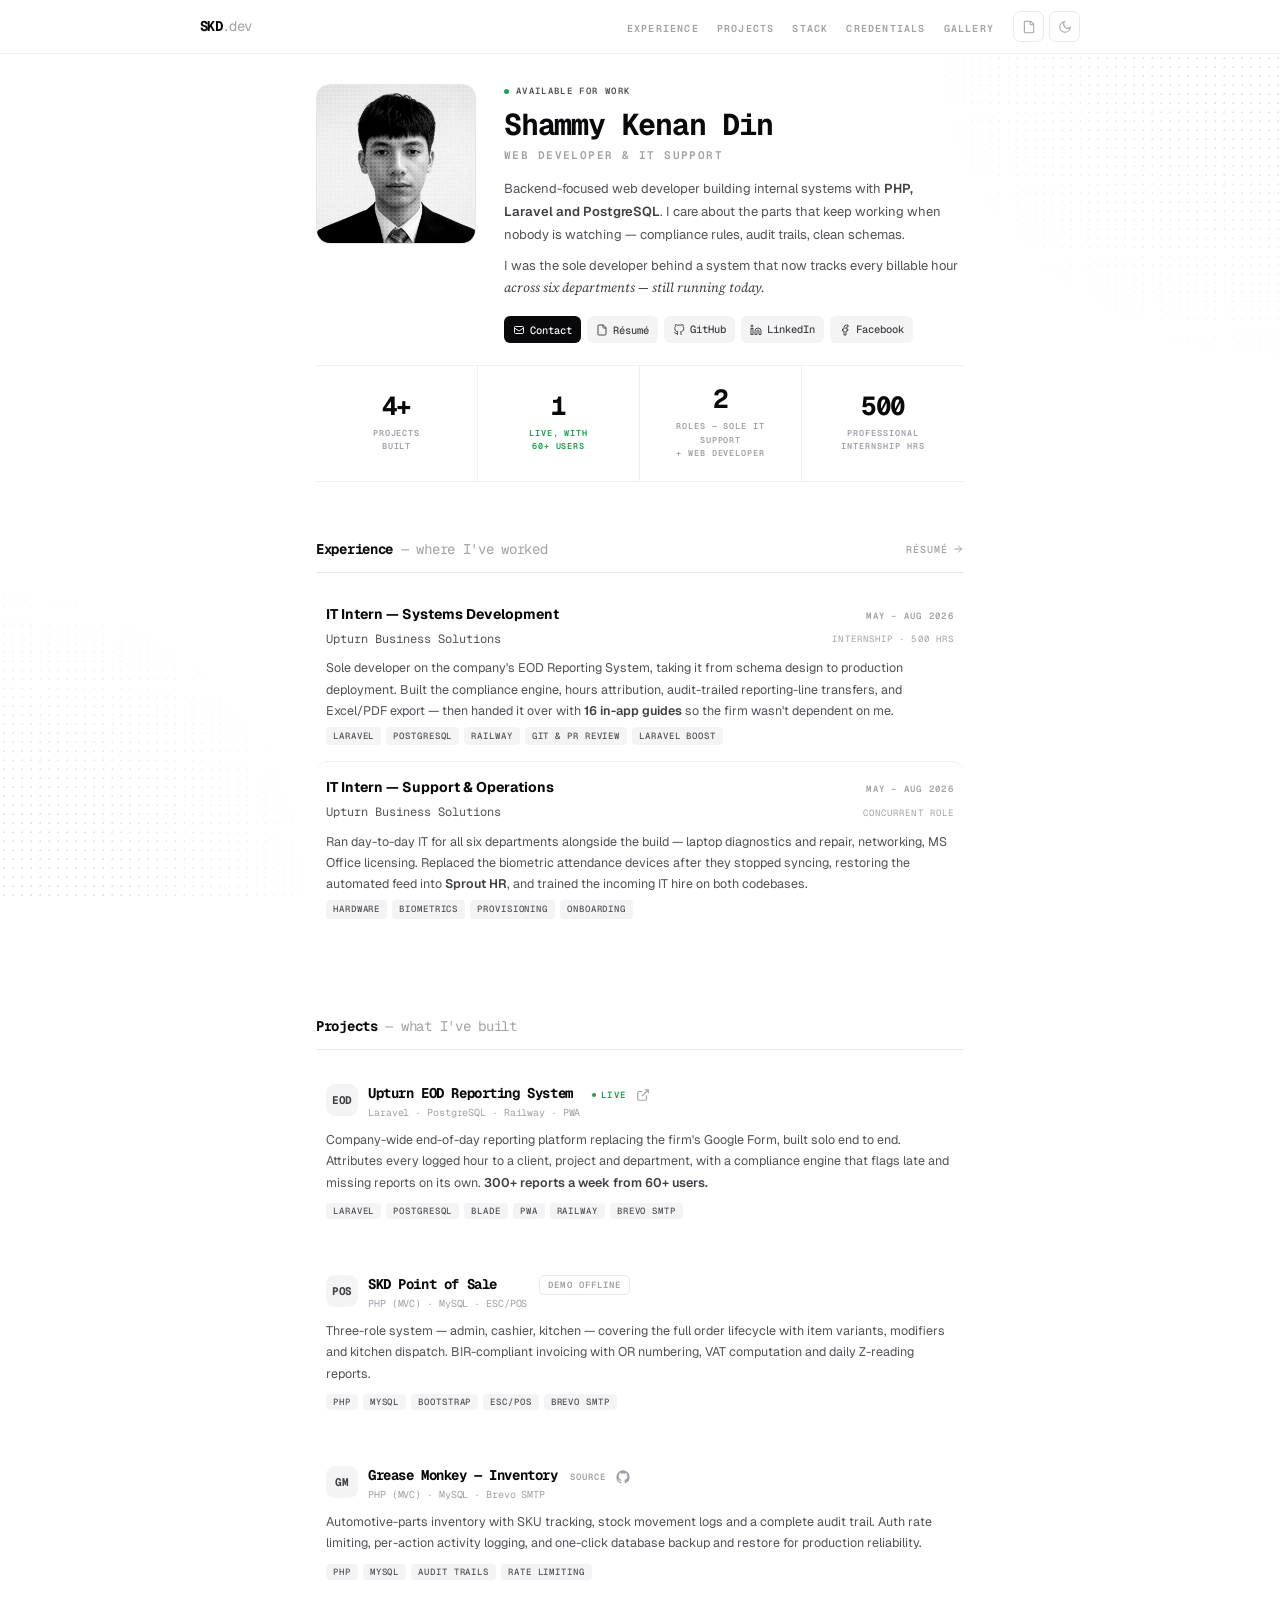
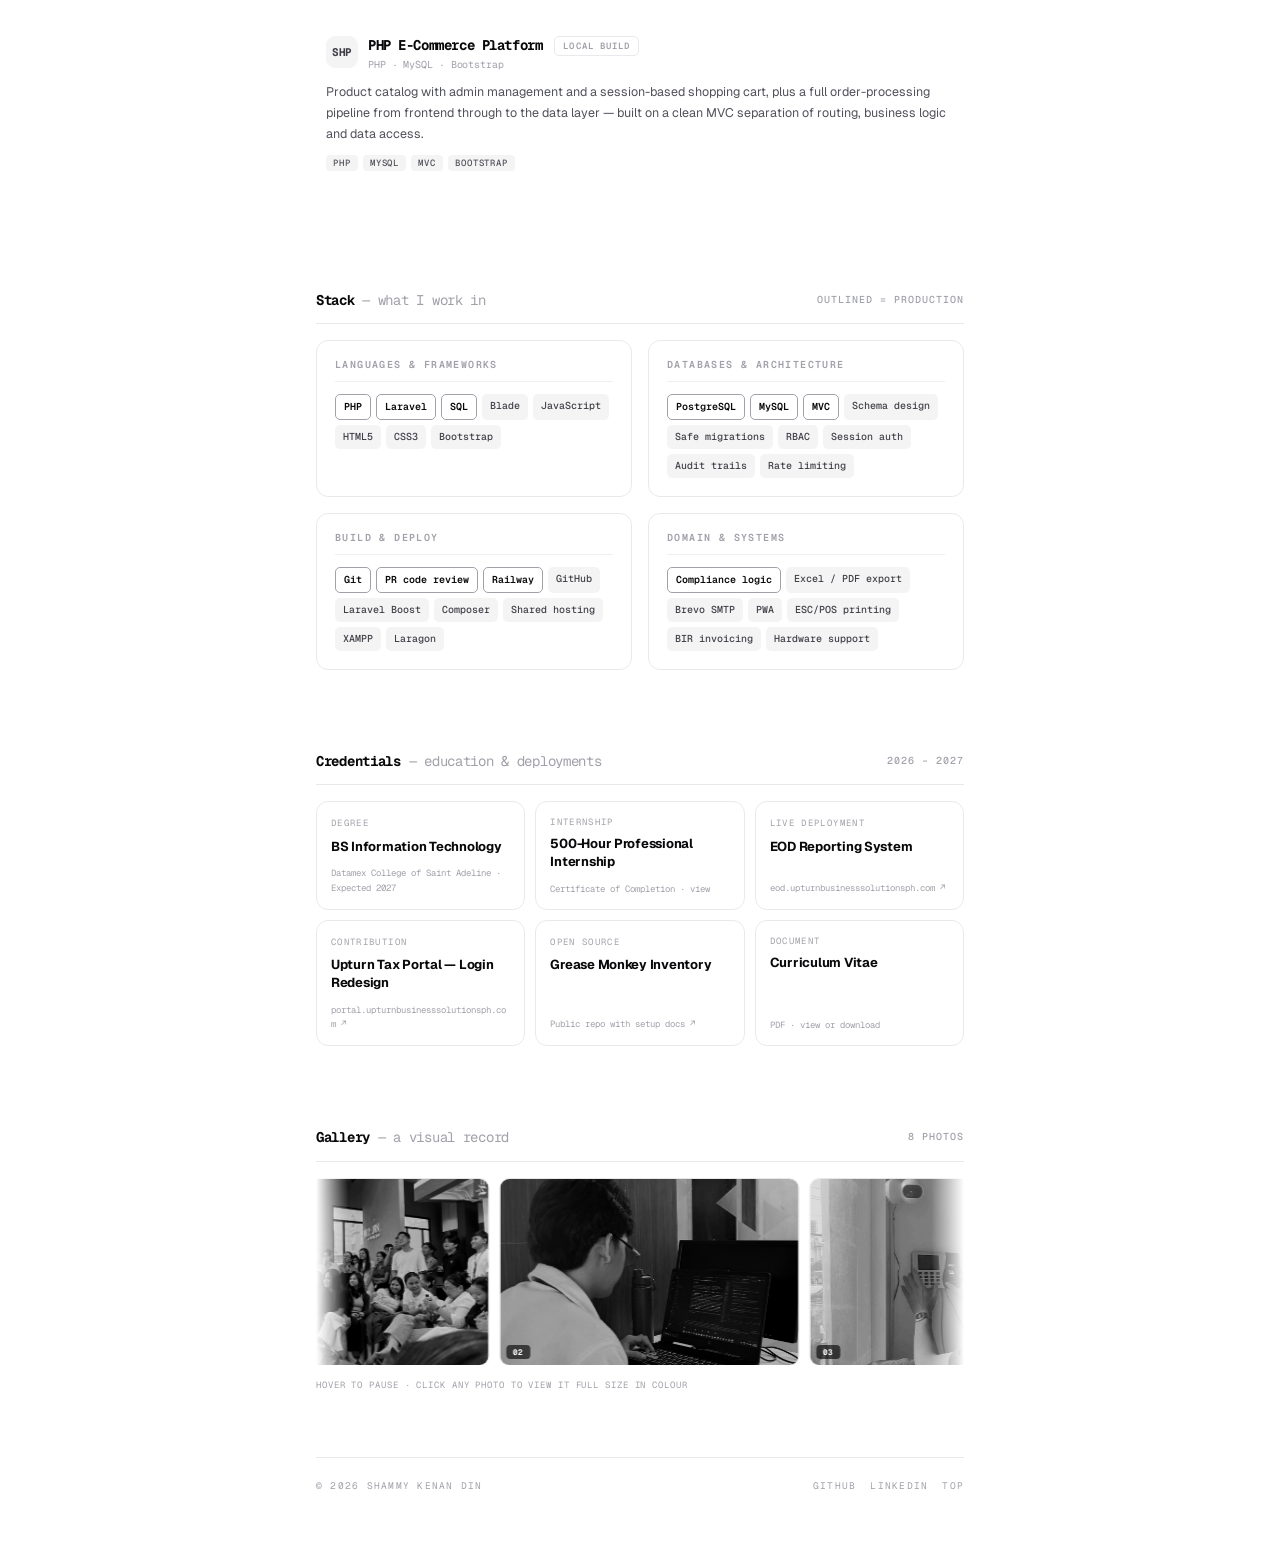
==== commit 72e9e8f3: "eod desscription changes" ====
--- a/index.html
+++ b/index.html
@@ -256,7 +256,7 @@
           Company-wide end-of-day reporting platform replacing the firm's Google Form, built
           solo end to end. Attributes every logged hour to a client, project and department,
           with a compliance engine that flags late and missing reports on its own.
-          <strong>300+ reports a week from 59 users.</strong>
+          <strong>300+ reports a week from 60+ users.</strong>
         </div>
         <div class="chips">
           <span class="chip">Laravel</span><span class="chip">PostgreSQL</span><span class="chip">Blade</span><span class="chip">PWA</span><span class="chip">Railway</span><span class="chip">Brevo SMTP</span>
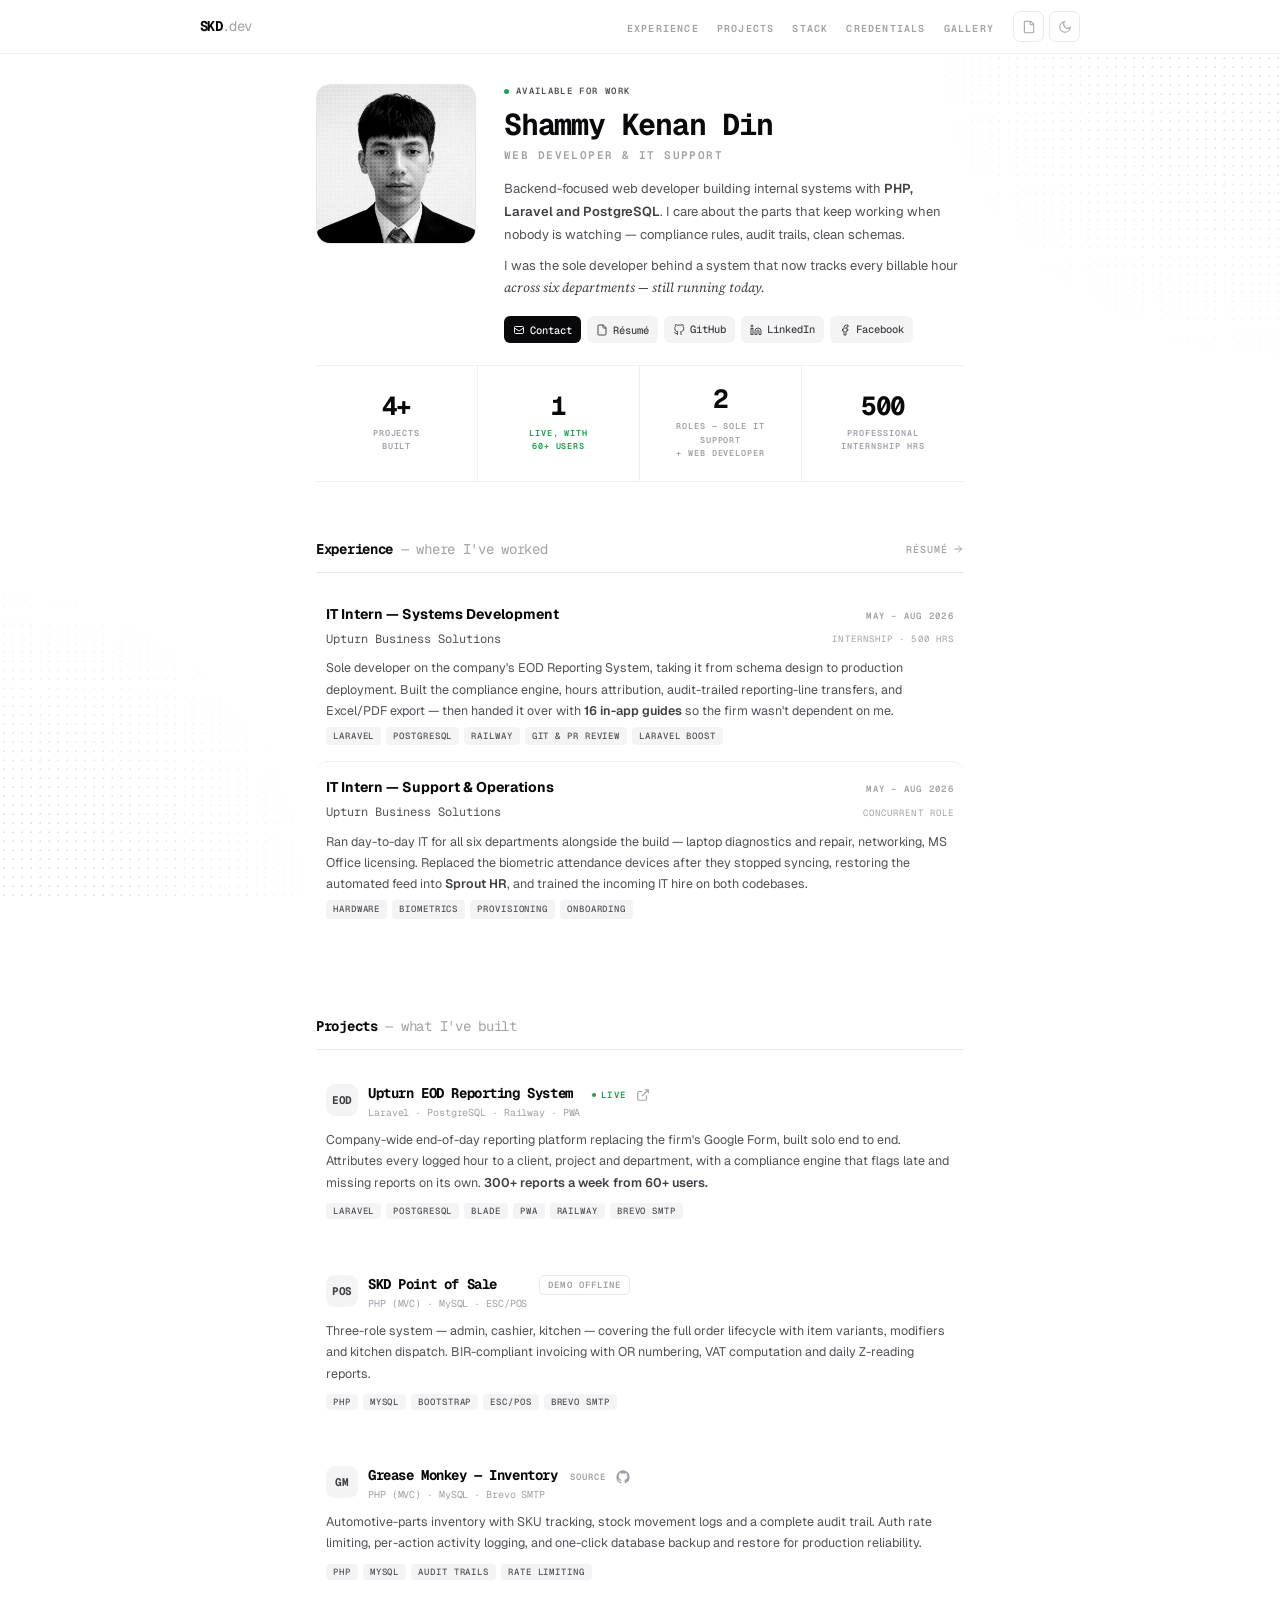
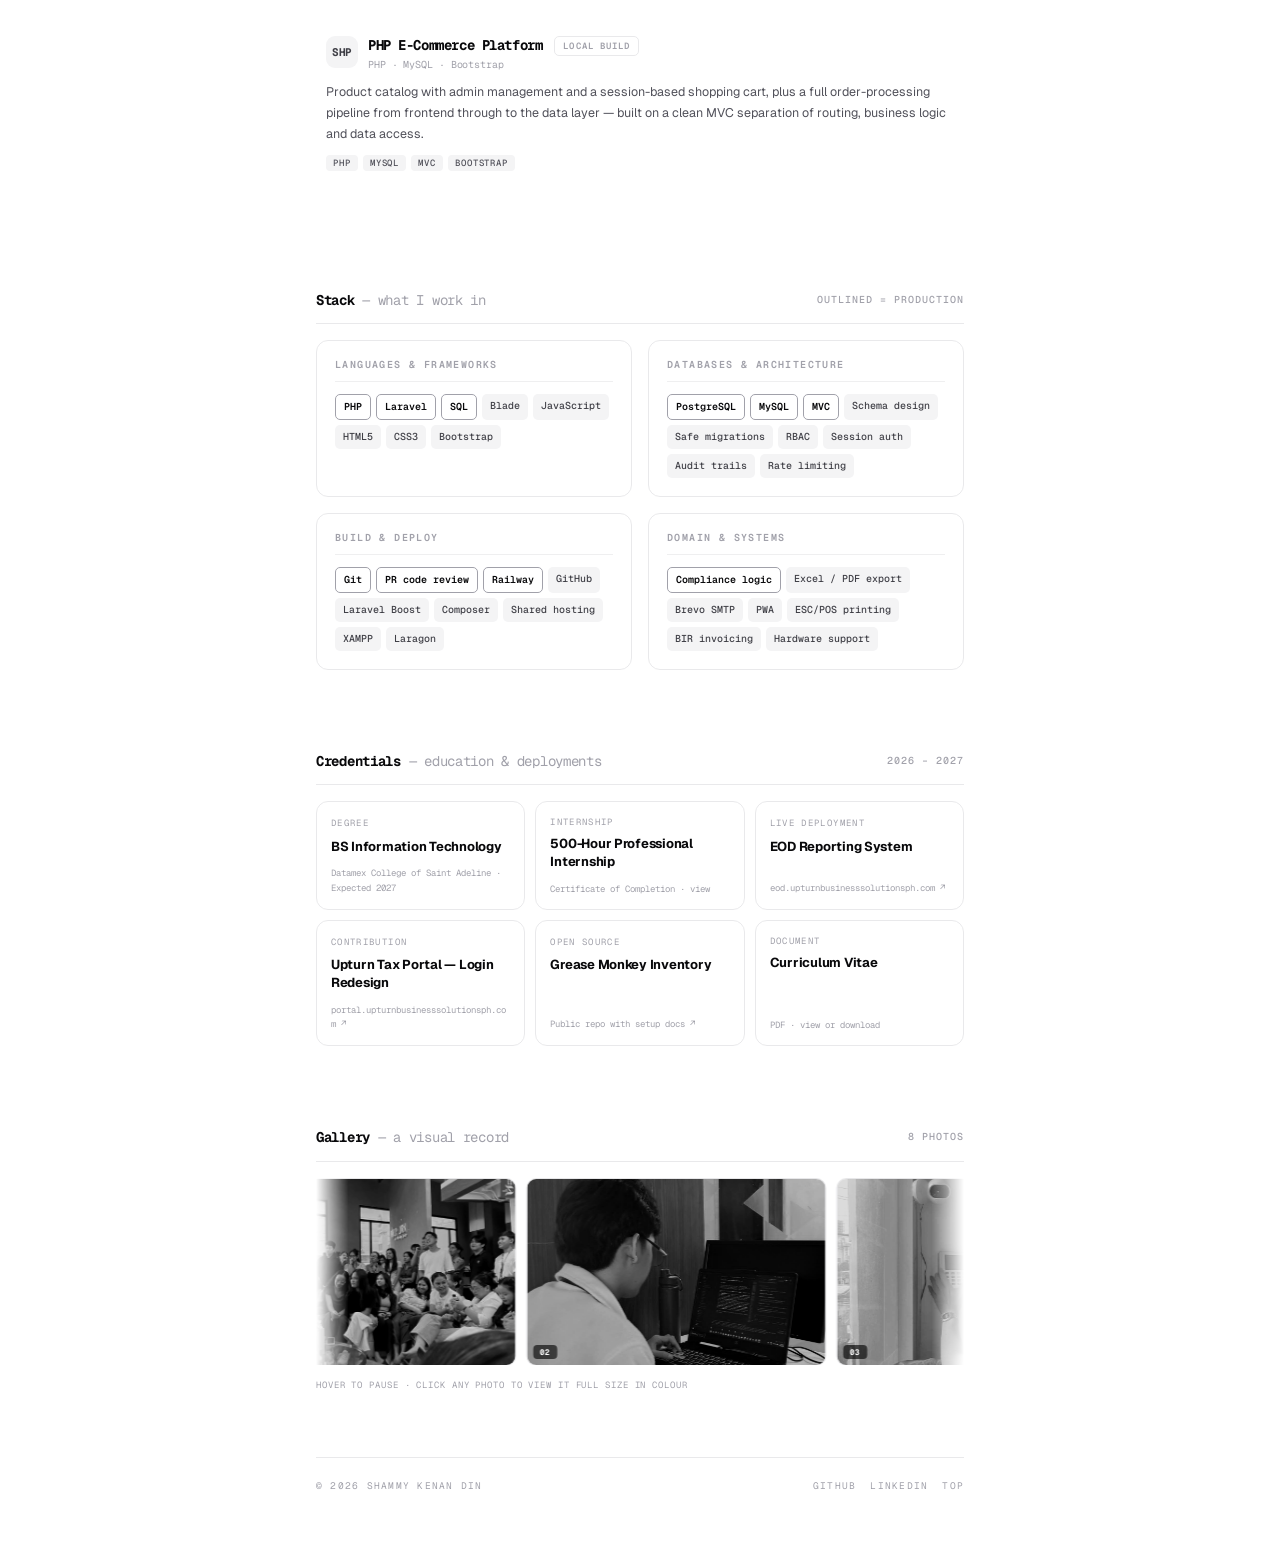
==== commit bb3dcbdd: "users number change to 60+" ====
--- a/index.html
+++ b/index.html
@@ -5,7 +5,7 @@
 <meta name="viewport" content="width=device-width, initial-scale=1.0">
 <title>Shammy Kenan Din | Backend &amp; Web Developer</title>
 <meta name="title" content="Shammy Kenan Din | Backend & Web Developer">
-<meta name="description" content="Backend-focused web developer specialising in PHP, Laravel and PostgreSQL. Built the end-of-day reporting platform that 59 users across six departments file into daily at Upturn Business Solutions — still in production after the internship ended.">
+<meta name="description" content="Backend-focused web developer specialising in PHP, Laravel and PostgreSQL. Built the end-of-day reporting platform that 60+ users across six departments file into daily at Upturn Business Solutions — still in production after the internship ended.">
 <meta name="keywords" content="Shammy Kenan Din, backend developer, web developer, PHP developer, Laravel developer, PostgreSQL, MySQL, MVC, Web Developer Philippines, Valenzuela City, Metro Manila, portfolio">
 <meta name="author" content="Shammy Kenan Din">
 <meta name="robots" content="index, follow, max-image-preview:large, max-snippet:-1">
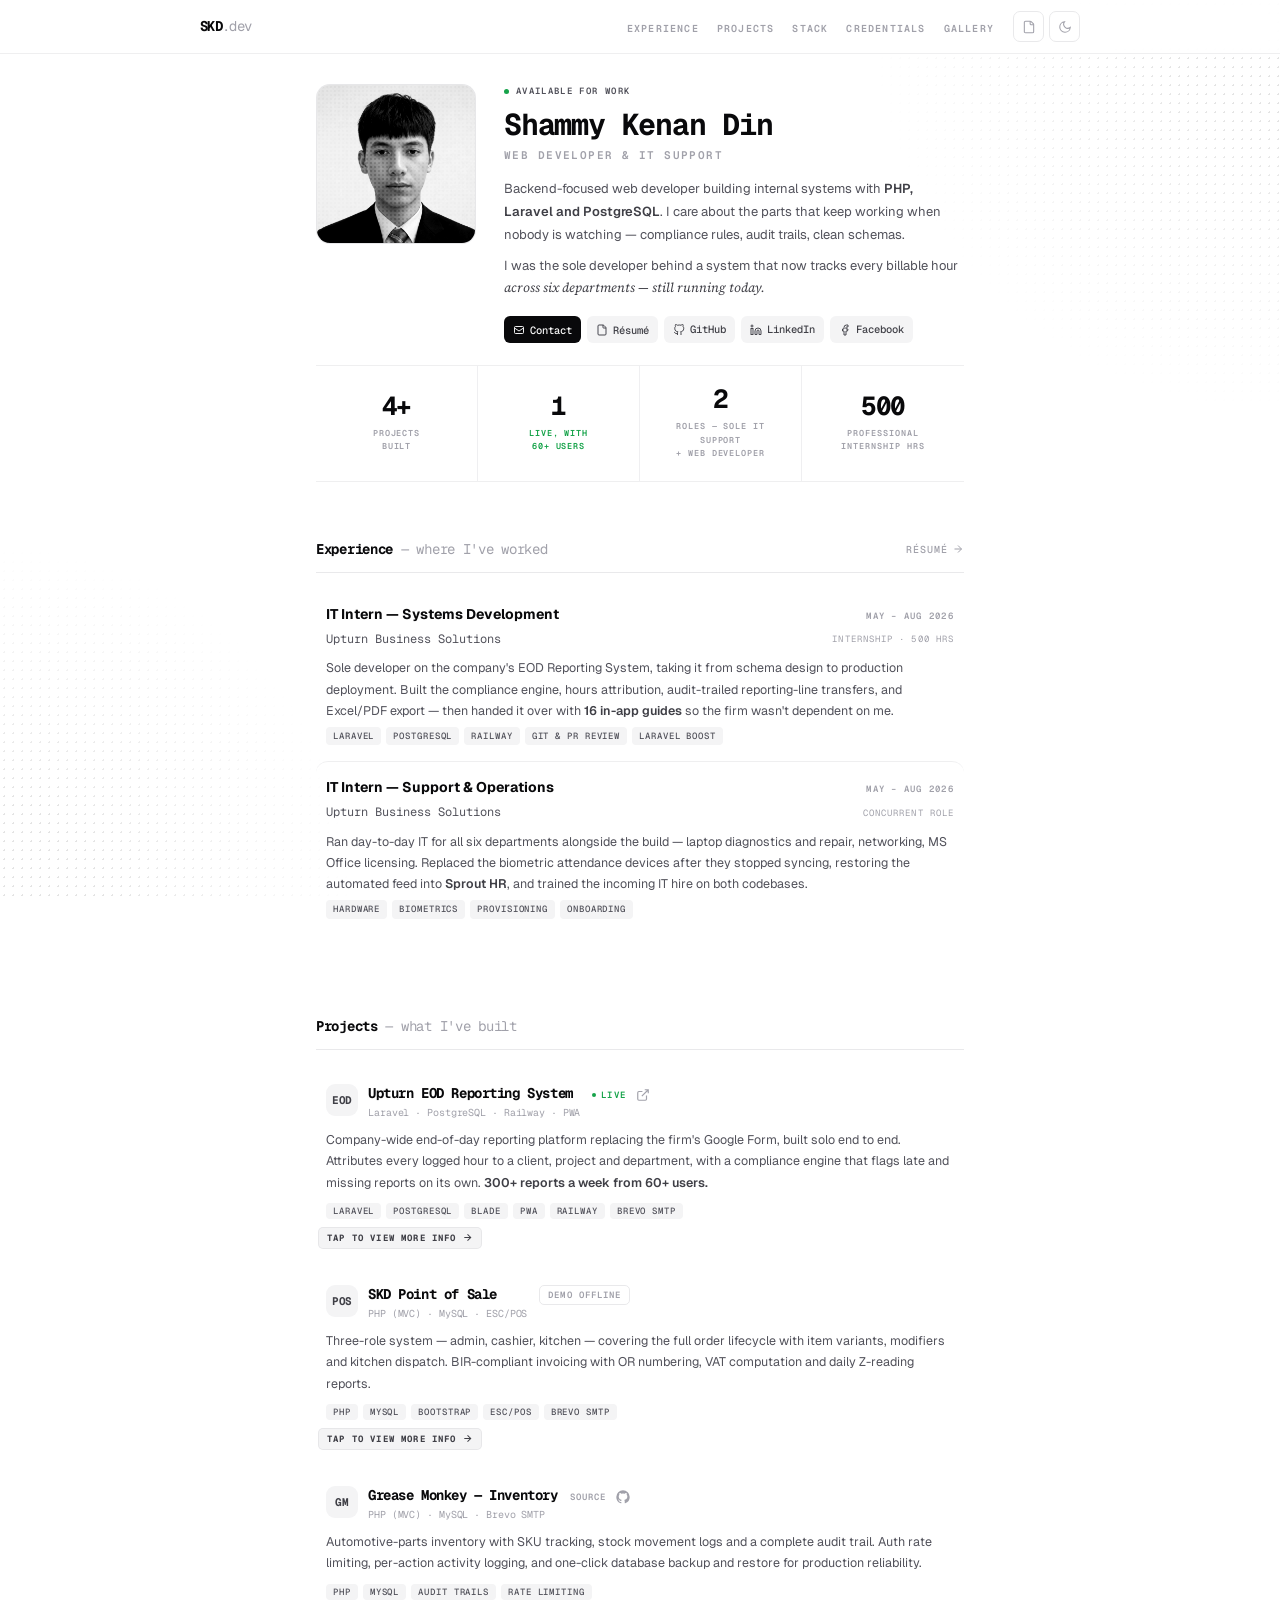
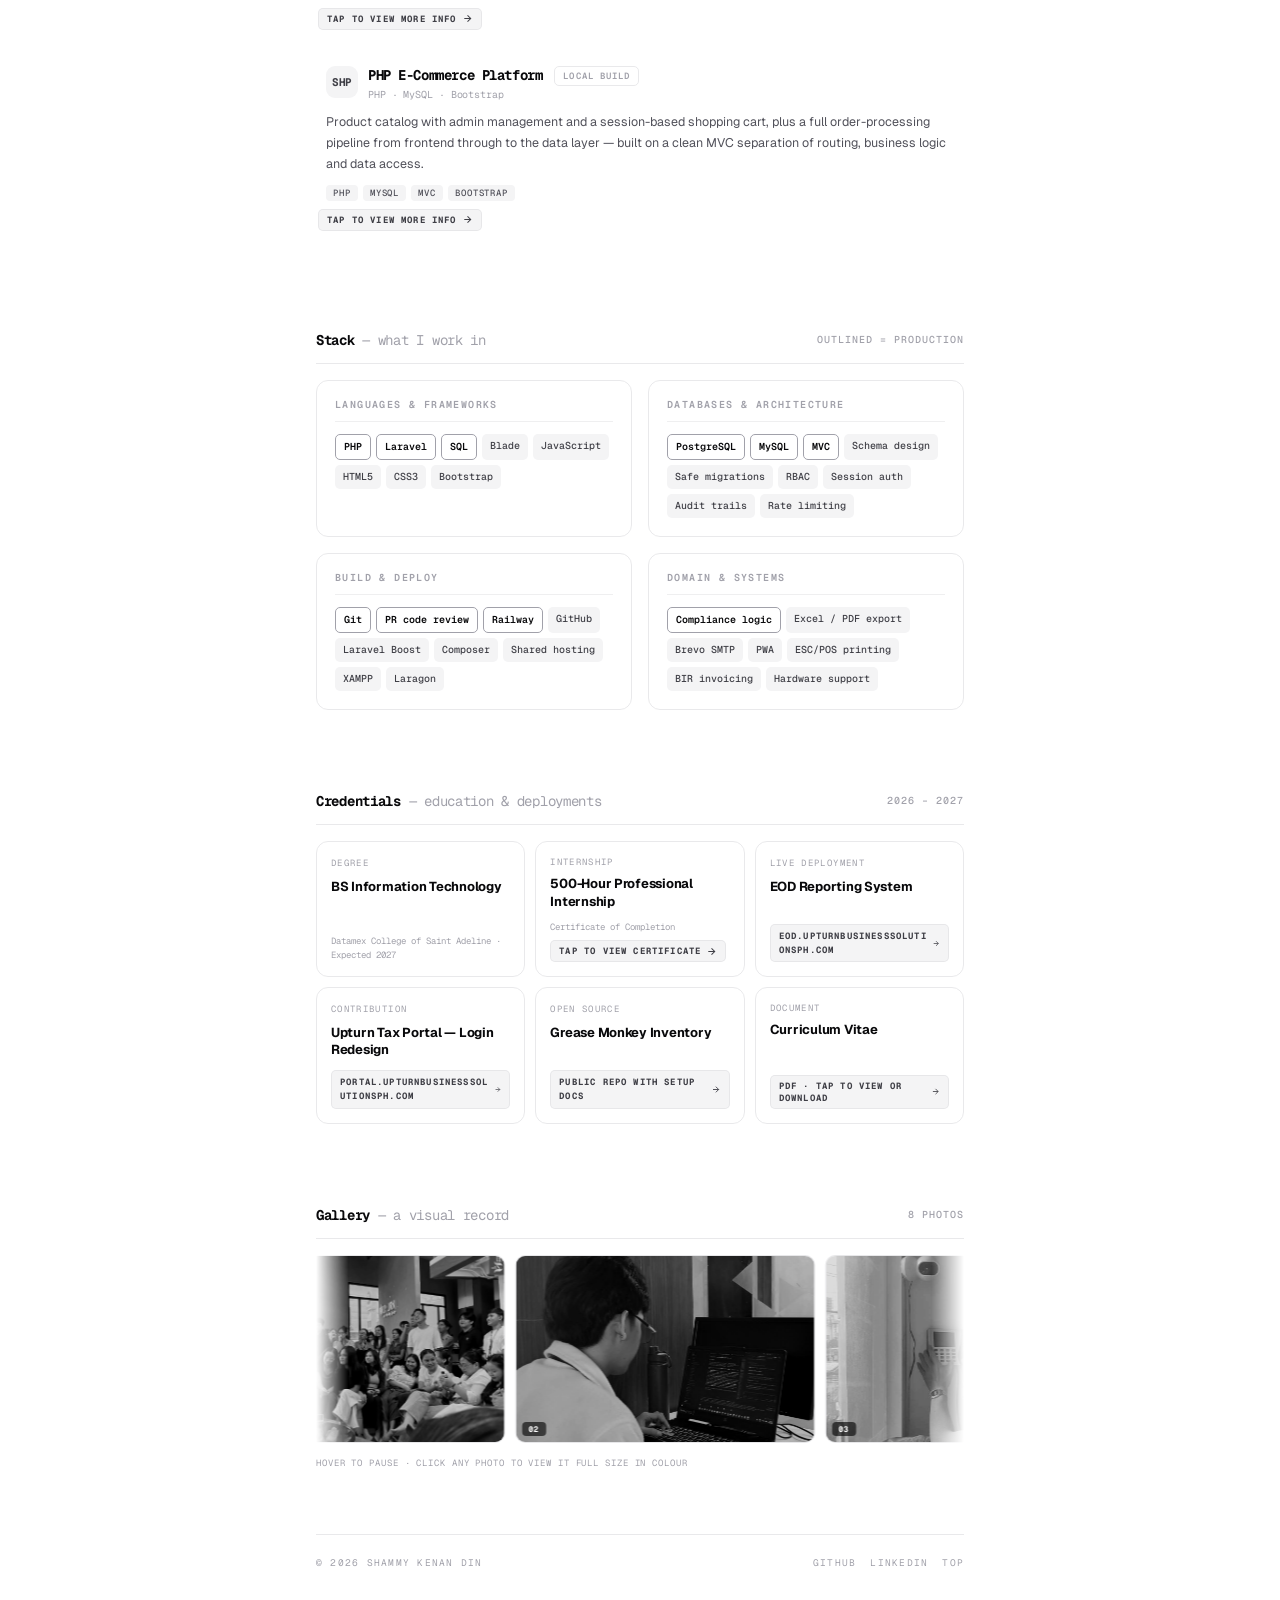
==== commit c25dad38: "Make clickable affordances always visible, not hover-only - Project row "tap to view more info" hint" ====
--- a/index.html
+++ b/index.html
@@ -394,31 +394,42 @@
       <button class="cert" id="cocCert">
         <div class="cert-k">Internship</div>
         <div class="cert-t">500-Hour Professional Internship</div>
-        <div class="cert-s">Certificate of Completion · view</div>
+        <div class="cert-foot">
+          <div class="cert-s">Certificate of Completion</div>
+          <div class="cert-more">Tap to view certificate<svg fill="none" viewBox="0 0 24 24" stroke="currentColor" stroke-width="2.2"><path d="M5 12h14M12 5l7 7-7 7"/></svg></div>
+        </div>
       </button>
 
       <a class="cert" href="https://eod.upturnbusinesssolutionsph.com" target="_blank" rel="noopener noreferrer">
         <div class="cert-k">Live deployment</div>
         <div class="cert-t">EOD Reporting System</div>
-        <div class="cert-s">eod.upturnbusinesssolutionsph.com ↗</div>
+        <div class="cert-foot">
+          <div class="cert-more">eod.upturnbusinesssolutionsph.com<svg fill="none" viewBox="0 0 24 24" stroke="currentColor" stroke-width="2.2"><path d="M5 12h14M12 5l7 7-7 7"/></svg></div>
+        </div>
       </a>
 
       <a class="cert" href="http://portal.upturnbusinesssolutionsph.com/" target="_blank" rel="noopener noreferrer">
         <div class="cert-k">Contribution</div>
         <div class="cert-t">Upturn Tax Portal — Login Redesign</div>
-        <div class="cert-s">portal.upturnbusinesssolutionsph.com ↗</div>
+        <div class="cert-foot">
+          <div class="cert-more">portal.upturnbusinesssolutionsph.com<svg fill="none" viewBox="0 0 24 24" stroke="currentColor" stroke-width="2.2"><path d="M5 12h14M12 5l7 7-7 7"/></svg></div>
+        </div>
       </a>
 
       <a class="cert" href="https://github.com/shammykenan/greasemonkeyinventory" target="_blank" rel="noopener noreferrer">
         <div class="cert-k">Open source</div>
         <div class="cert-t">Grease Monkey Inventory</div>
-        <div class="cert-s">Public repo with setup docs ↗</div>
+        <div class="cert-foot">
+          <div class="cert-more">Public repo with setup docs<svg fill="none" viewBox="0 0 24 24" stroke="currentColor" stroke-width="2.2"><path d="M5 12h14M12 5l7 7-7 7"/></svg></div>
+        </div>
       </a>
 
       <button class="cert" id="cvCert">
         <div class="cert-k">Document</div>
         <div class="cert-t">Curriculum Vitae</div>
-        <div class="cert-s">PDF · view or download</div>
+        <div class="cert-foot">
+          <div class="cert-more">PDF &middot; Tap to view or download<svg fill="none" viewBox="0 0 24 24" stroke="currentColor" stroke-width="2.2"><path d="M5 12h14M12 5l7 7-7 7"/></svg></div>
+        </div>
       </button>
     </div>
   </section>
--- a/styles.css
+++ b/styles.css
@@ -185,43 +185,39 @@
   .row[data-case] { cursor: pointer; }
 
   /* "tap to view" affordance revealed on hover / focus */
+  /* always visible — a hover-only reveal meant people were missing
+     that rows expand into a case study at all */
   .row-more {
     display: inline-flex;
     align-items: center;
     gap: 5px;
     font-family: var(--mono);
     font-size: 9px;
-    font-weight: 600;
+    font-weight: 700;
     text-transform: uppercase;
     letter-spacing: 0.13em;
-    color: var(--t4);
-    opacity: 0;
-    transform: translateY(-3px);
-    transition: opacity .2s, transform .2s, color .2s, background .2s;
+    color: var(--t2);
+    background: var(--s1);
+    border: 1px solid var(--line-2);
+    border-radius: 5px;
+    padding: 4px 8px;
     margin-top: -2px;
+    margin-left: -8px;
     align-self: flex-start;
     width: fit-content;
+    transition: color .2s, background .2s, border-color .2s;
   }
 
   .row-more svg { width: 11px; height: 11px; transition: transform .2s; }
 
   .row[data-case]:hover .row-more,
   .row[data-case]:focus-visible .row-more {
-    opacity: 1;
-    transform: none;
     color: var(--t1);
-    background: var(--s1);
-    border-radius: 5px;
-    padding: 4px 8px;
-    margin-left: -8px;
+    background: var(--s2);
+    border-color: var(--t4);
   }
 
   .row[data-case]:hover .row-more svg { transform: translateX(2px); }
-
-  /* touch devices: always visible, since there is no hover */
-  @media (hover: none) {
-    .row-more { opacity: 1; transform: none; }
-  }
 
   /* ── HERO ── */
   .hero { padding-top: 0; padding-bottom: 0; }
@@ -516,6 +512,41 @@
   .cert-t { font-size: 11px; font-weight: 700; line-height: 1.35; letter-spacing: -0.02em; color: var(--t1); margin-bottom: 3px; }
   @media (min-width: 640px) { .cert-t { font-size: 13px; } }
   .cert-s { font-family: var(--mono); font-size: 9px; color: var(--t4); margin-top: auto; padding-top: 8px; overflow-wrap: anywhere; }
+
+  /* certificate card: caption + highlighted "tap to view" pill, stacked
+     and pinned to the bottom of the card as one group */
+  .cert-foot { margin-top: auto; padding-top: 8px; display: flex; flex-direction: column; gap: 7px; min-width: 0; }
+  .cert-foot .cert-s { margin-top: 0; padding-top: 0; }
+
+  .cert-more {
+    display: inline-flex;
+    align-items: center;
+    gap: 5px;
+    font-family: var(--mono);
+    font-size: 9px;
+    font-weight: 700;
+    text-transform: uppercase;
+    letter-spacing: 0.13em;
+    color: var(--t2);
+    background: var(--s1);
+    border: 1px solid var(--line-2);
+    border-radius: 5px;
+    padding: 4px 8px;
+    width: fit-content;
+    max-width: 100%;
+    overflow-wrap: anywhere;
+    transition: color .2s, background .2s, border-color .2s;
+  }
+
+  .cert-more svg { width: 11px; height: 11px; transition: transform .2s; }
+
+  .cert:hover .cert-more, .cert:focus-visible .cert-more {
+    color: var(--t1);
+    background: var(--s2);
+    border-color: var(--t4);
+  }
+
+  .cert:hover .cert-more svg { transform: translateX(2px); }
 
   /* ── GALLERY MARQUEE ── */
   .car {
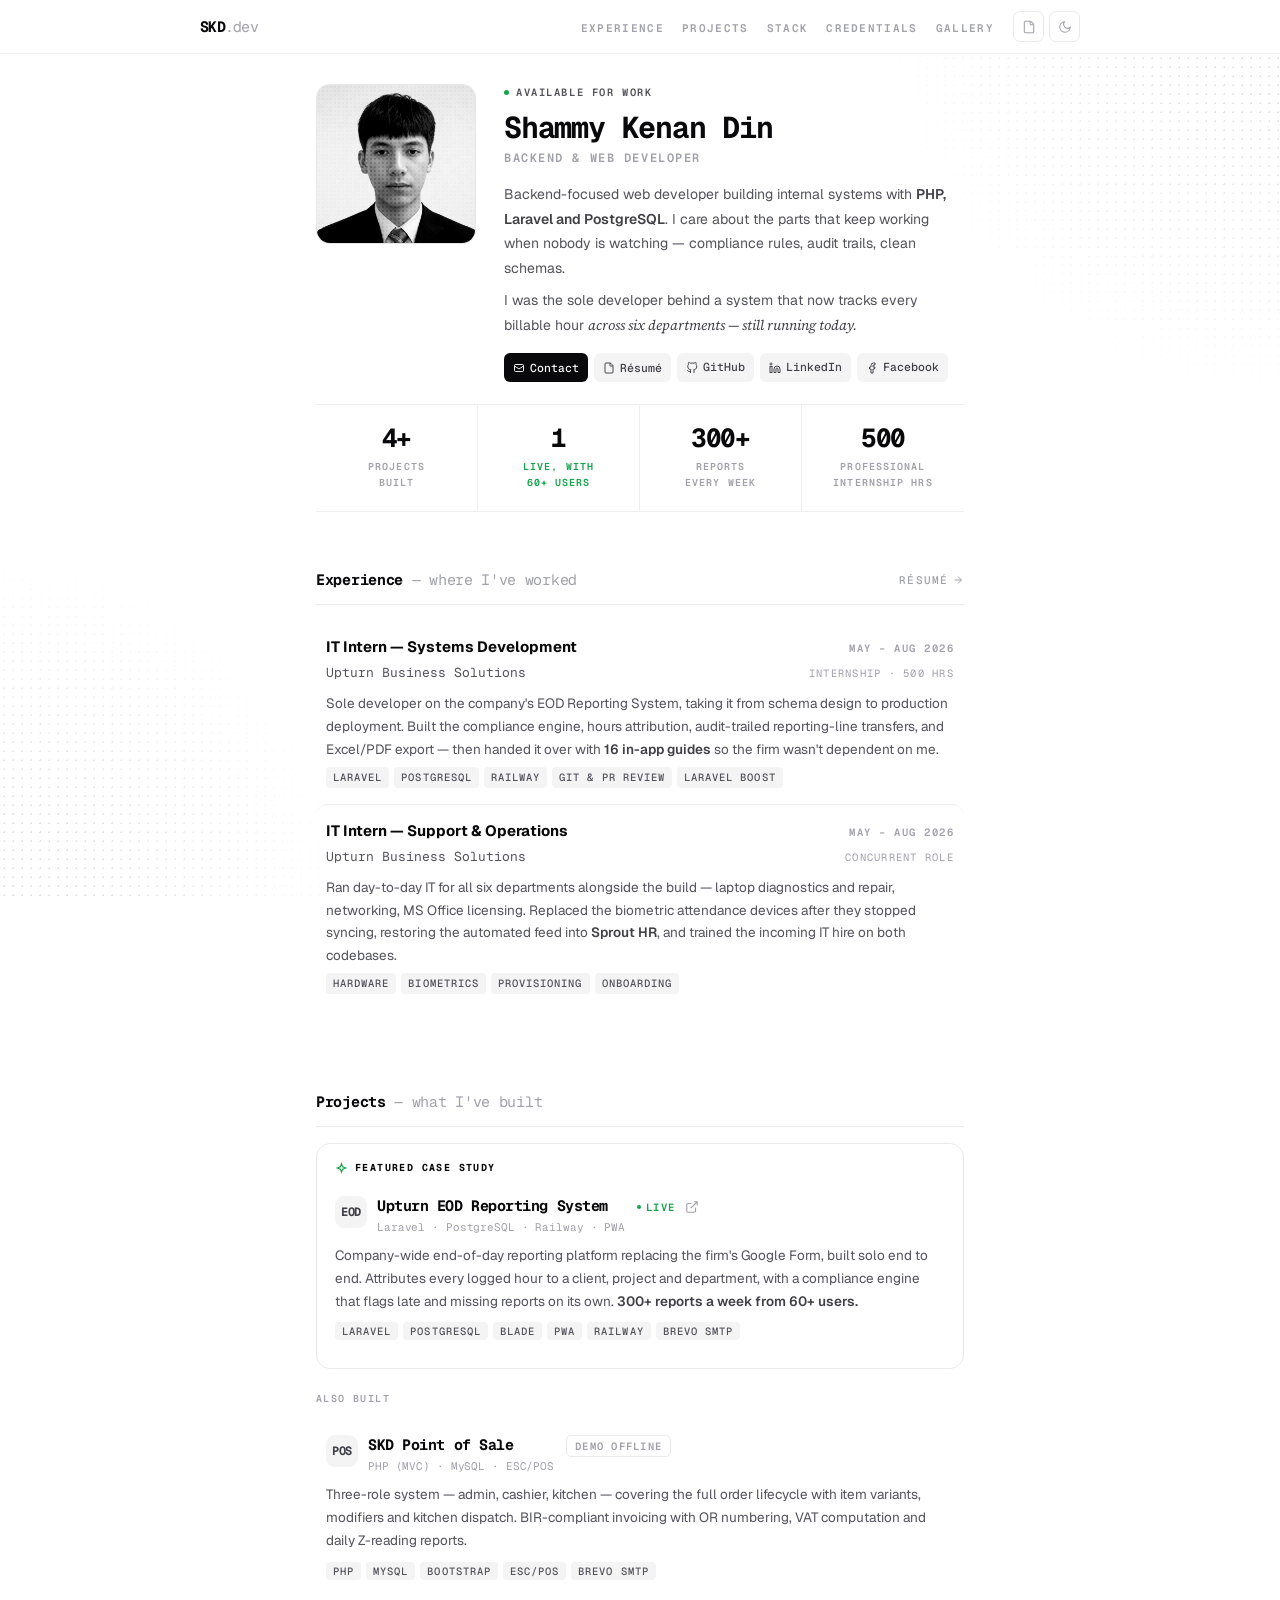
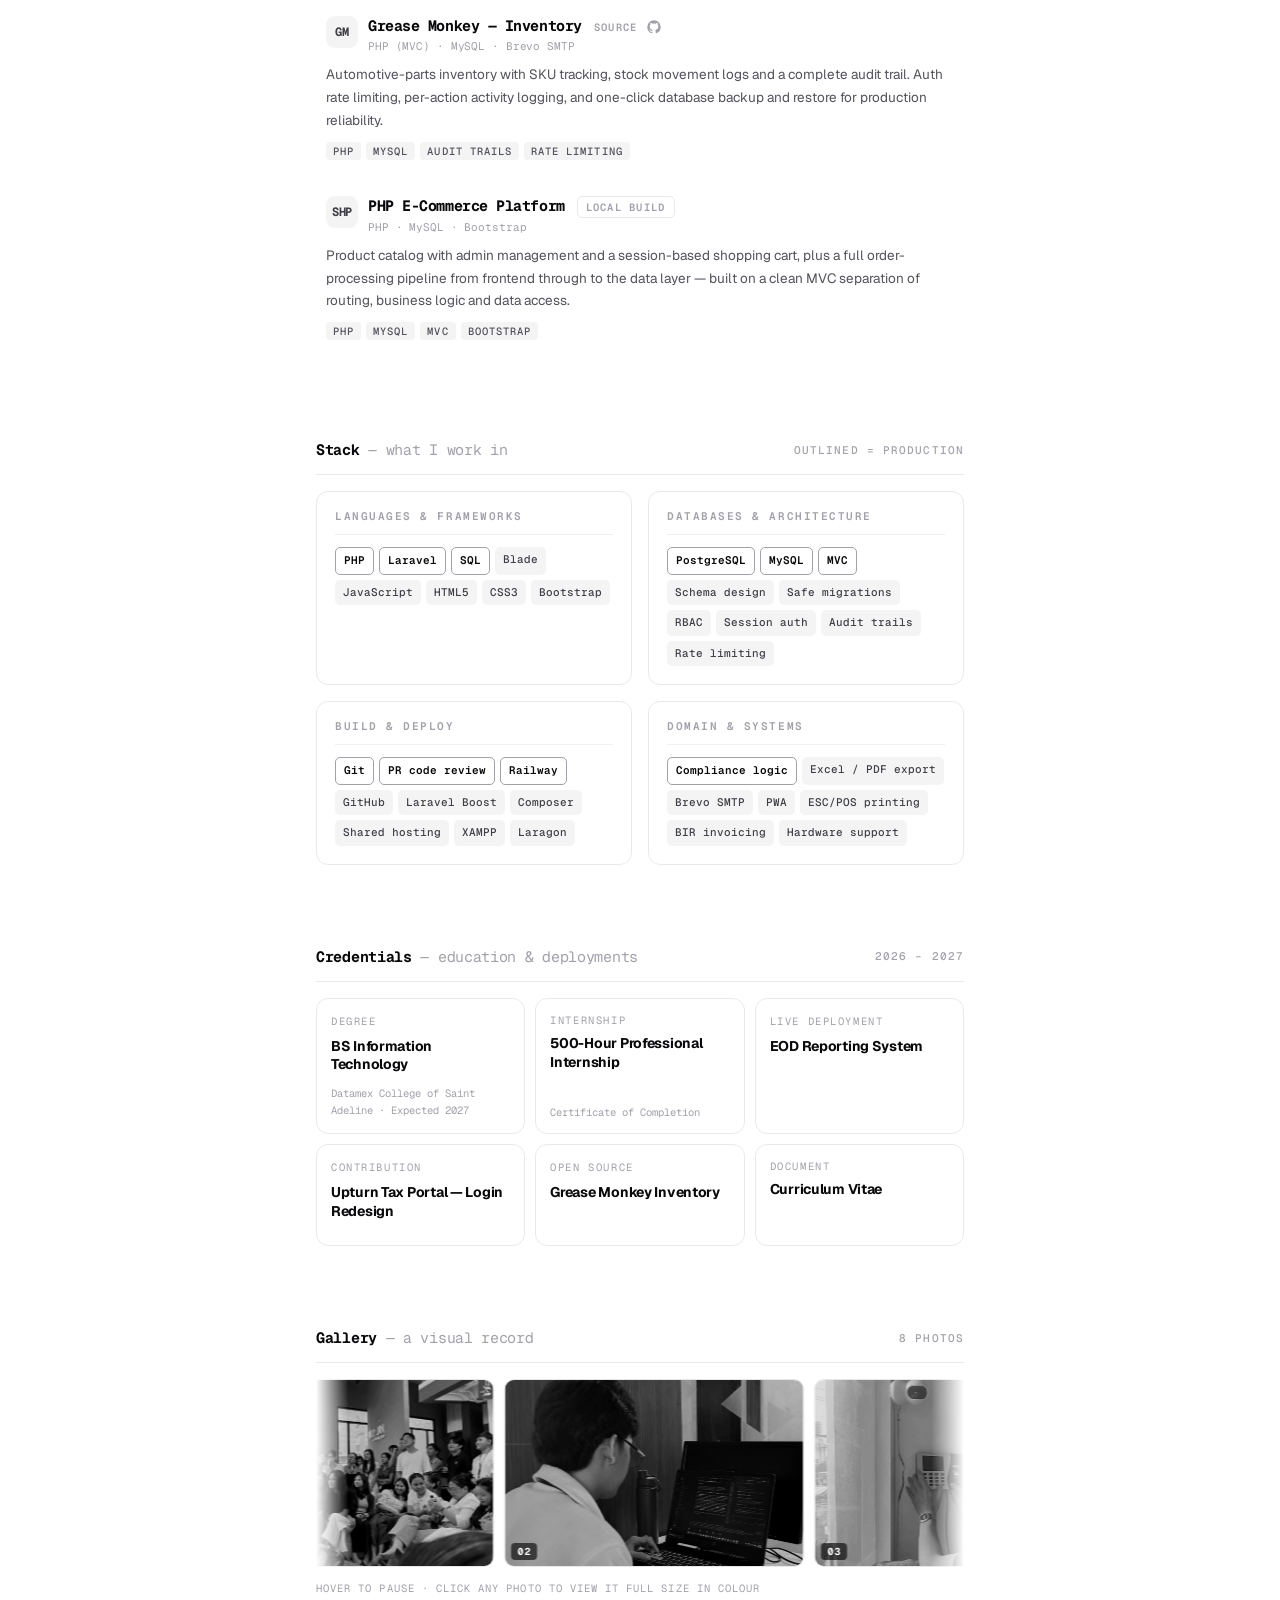
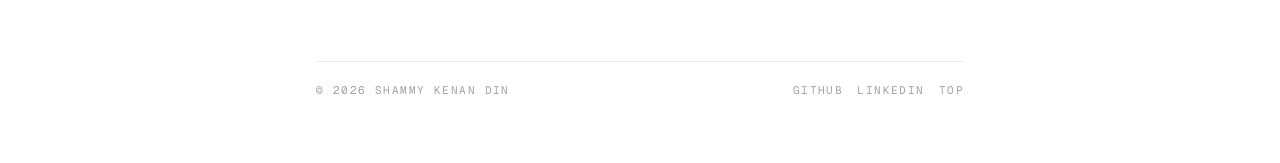
==== commit 7cebb6f3: "Raise text size floor, add hover tooltips, fix hero positioning - Raise the smallest font sizes acro" ====
--- a/index.html
+++ b/index.html
@@ -86,6 +86,10 @@
 <div class="ht ht-tr"></div>
 <div class="ht ht-bl"></div>
 <div class="cur" id="cur"></div>
+<div class="hover-tip" id="hoverTip">
+  <span id="hoverTipText">Tap to view case study</span>
+  <svg fill="none" viewBox="0 0 24 24" stroke="currentColor" stroke-width="2.2"><path d="M5 12h14M12 5l7 7-7 7"/></svg>
+</div>
 
 <!-- ═══════════ NAV ═══════════ -->
 <nav>
@@ -131,7 +135,7 @@
       <div class="hero-body">
         <div class="avail"><span class="pip"></span>Available for work</div>
         <h1>Shammy Kenan Din</h1>
-        <div class="hero-role">Web Developer &amp; IT Support</div>
+        <div class="hero-role">Backend &amp; Web Developer</div>
 
         <div class="hero-bio">
           <p>
@@ -173,7 +177,7 @@
     <div class="stats">
       <div class="stat"><div class="stat-n">4+</div><div class="stat-l">Projects<br>built</div></div>
       <div class="stat stat-hi"><div class="stat-n">1</div><div class="stat-l">Live, with<br>60+ users</div></div>
-      <div class="stat"><div class="stat-n">2</div><div class="stat-l">Roles — sole IT support<br>+ web developer</div></div>
+      <div class="stat"><div class="stat-n">300+</div><div class="stat-l">Reports<br>every week</div></div>
       <div class="stat"><div class="stat-n">500</div><div class="stat-l">Professional<br>internship hrs</div></div>
     </div>
   </section>
@@ -237,7 +241,11 @@
       <div class="shead-t"><b>Projects</b> — what I've built</div>
     </div>
 
-    <div class="rows">
+    <div class="featured">
+      <div class="featured-kicker">
+        <svg fill="none" viewBox="0 0 24 24" stroke="currentColor" stroke-width="2"><path d="M12 3l1.9 5.8L20 11l-6.1 2.2L12 19l-1.9-5.8L4 11l6.1-2.2L12 3z"/></svg>
+        Featured case study
+      </div>
       <button class="row" data-case="eod">
         <div class="prow-head">
           <div class="prow-l">
@@ -261,9 +269,13 @@
         <div class="chips">
           <span class="chip">Laravel</span><span class="chip">PostgreSQL</span><span class="chip">Blade</span><span class="chip">PWA</span><span class="chip">Railway</span><span class="chip">Brevo SMTP</span>
         </div>
-        <div class="row-more">Tap to view more info<svg fill="none" viewBox="0 0 24 24" stroke="currentColor" stroke-width="2.2"><path d="M5 12h14M12 5l7 7-7 7"/></svg></div>
-      </button>
-
+        <div class="row-more">Tap to view Upturn EOD Reporting System case study<svg fill="none" viewBox="0 0 24 24" stroke="currentColor" stroke-width="2.2"><path d="M5 12h14M12 5l7 7-7 7"/></svg></div>
+      </button>
+    </div>
+
+    <div class="also-built">Also built</div>
+
+    <div class="rows">
       <button class="row" data-case="pos">
         <div class="prow-head">
           <div class="prow-l">
@@ -283,7 +295,7 @@
         <div class="chips">
           <span class="chip">PHP</span><span class="chip">MySQL</span><span class="chip">Bootstrap</span><span class="chip">ESC/POS</span><span class="chip">Brevo SMTP</span>
         </div>
-        <div class="row-more">Tap to view more info<svg fill="none" viewBox="0 0 24 24" stroke="currentColor" stroke-width="2.2"><path d="M5 12h14M12 5l7 7-7 7"/></svg></div>
+        <div class="row-more">Tap to view SKD Point of Sale case study<svg fill="none" viewBox="0 0 24 24" stroke="currentColor" stroke-width="2.2"><path d="M5 12h14M12 5l7 7-7 7"/></svg></div>
       </button>
 
       <button class="row" data-case="gm">
@@ -308,7 +320,7 @@
         <div class="chips">
           <span class="chip">PHP</span><span class="chip">MySQL</span><span class="chip">Audit trails</span><span class="chip">Rate limiting</span>
         </div>
-        <div class="row-more">Tap to view more info<svg fill="none" viewBox="0 0 24 24" stroke="currentColor" stroke-width="2.2"><path d="M5 12h14M12 5l7 7-7 7"/></svg></div>
+        <div class="row-more">Tap to view Grease Monkey — Inventory case study<svg fill="none" viewBox="0 0 24 24" stroke="currentColor" stroke-width="2.2"><path d="M5 12h14M12 5l7 7-7 7"/></svg></div>
       </button>
 
       <button class="row" data-case="ecom">
@@ -330,7 +342,7 @@
         <div class="chips">
           <span class="chip">PHP</span><span class="chip">MySQL</span><span class="chip">MVC</span><span class="chip">Bootstrap</span>
         </div>
-        <div class="row-more">Tap to view more info<svg fill="none" viewBox="0 0 24 24" stroke="currentColor" stroke-width="2.2"><path d="M5 12h14M12 5l7 7-7 7"/></svg></div>
+        <div class="row-more">Tap to view PHP E-Commerce Platform case study<svg fill="none" viewBox="0 0 24 24" stroke="currentColor" stroke-width="2.2"><path d="M5 12h14M12 5l7 7-7 7"/></svg></div>
       </button>
     </div>
   </section>
@@ -391,7 +403,7 @@
         <div class="cert-s">Datamex College of Saint Adeline · Expected 2027</div>
       </div>
 
-      <button class="cert" id="cocCert">
+      <button class="cert" id="cocCert" data-tip="Tap to view certificate">
         <div class="cert-k">Internship</div>
         <div class="cert-t">500-Hour Professional Internship</div>
         <div class="cert-foot">
@@ -400,7 +412,7 @@
         </div>
       </button>
 
-      <a class="cert" href="https://eod.upturnbusinesssolutionsph.com" target="_blank" rel="noopener noreferrer">
+      <a class="cert" href="https://eod.upturnbusinesssolutionsph.com" target="_blank" rel="noopener noreferrer" data-tip="Tap to open EOD Reporting System">
         <div class="cert-k">Live deployment</div>
         <div class="cert-t">EOD Reporting System</div>
         <div class="cert-foot">
@@ -408,7 +420,7 @@
         </div>
       </a>
 
-      <a class="cert" href="http://portal.upturnbusinesssolutionsph.com/" target="_blank" rel="noopener noreferrer">
+      <a class="cert" href="http://portal.upturnbusinesssolutionsph.com/" target="_blank" rel="noopener noreferrer" data-tip="Tap to open Upturn Tax Portal">
         <div class="cert-k">Contribution</div>
         <div class="cert-t">Upturn Tax Portal — Login Redesign</div>
         <div class="cert-foot">
@@ -416,7 +428,7 @@
         </div>
       </a>
 
-      <a class="cert" href="https://github.com/shammykenan/greasemonkeyinventory" target="_blank" rel="noopener noreferrer">
+      <a class="cert" href="https://github.com/shammykenan/greasemonkeyinventory" target="_blank" rel="noopener noreferrer" data-tip="Tap to view source on GitHub">
         <div class="cert-k">Open source</div>
         <div class="cert-t">Grease Monkey Inventory</div>
         <div class="cert-foot">
@@ -424,7 +436,7 @@
         </div>
       </a>
 
-      <button class="cert" id="cvCert">
+      <button class="cert" id="cvCert" data-tip="Tap to view résumé">
         <div class="cert-k">Document</div>
         <div class="cert-t">Curriculum Vitae</div>
         <div class="cert-foot">
--- a/styles.css
+++ b/styles.css
@@ -51,7 +51,7 @@
     background: var(--bg);
     color: var(--t1);
     font-family: var(--sans);
-    font-size: 15px;
+    font-size: 16px;
     line-height: 1.6;
     -webkit-font-smoothing: antialiased;
     -moz-osx-font-smoothing: grayscale;
@@ -136,12 +136,12 @@
     margin-bottom: 16px;
   }
 
-  .shead-t { font-family: var(--mono); font-size: 14px; color: var(--t4); letter-spacing: -0.02em; }
+  .shead-t { font-family: var(--mono); font-size: 15px; color: var(--t4); letter-spacing: -0.02em; }
   .shead-t b { color: var(--t1); font-weight: 700; }
 
   .shead-a {
     font-family: var(--mono);
-    font-size: 10px;
+    font-size: 11px;
     font-weight: 500;
     text-transform: uppercase;
     letter-spacing: 0.1em;
@@ -161,6 +161,43 @@
   .shead-a svg { width: 12px; height: 12px; transition: transform .18s; }
   .shead-a:hover svg { transform: translateX(2px); }
   .shead-a.diag:hover svg { transform: translate(2px, -2px); }
+
+  /* ── FEATURED CASE STUDY ── */
+  /* pulled out of the plain row list so the flagship project reads as
+     something to open, not just another line item among equals */
+  .featured {
+    border: 1px solid var(--line-2);
+    border-radius: 14px;
+    padding: 6px 8px 10px;
+    margin-bottom: 22px;
+  }
+
+  .featured-kicker {
+    display: flex;
+    align-items: center;
+    gap: 7px;
+    font-family: var(--mono);
+    font-size: 10px;
+    font-weight: 700;
+    text-transform: uppercase;
+    letter-spacing: 0.14em;
+    color: var(--t1);
+    padding: 10px 10px 2px;
+  }
+
+  .featured-kicker svg { width: 13px; height: 13px; color: var(--live); }
+
+  .featured .row:hover { background: var(--s1); }
+
+  .also-built {
+    font-family: var(--mono);
+    font-size: 10px;
+    font-weight: 600;
+    text-transform: uppercase;
+    letter-spacing: 0.14em;
+    color: var(--t4);
+    margin-bottom: 10px;
+  }
 
   /* ── DIVIDED ROW LIST ── */
   .rows { display: flex; flex-direction: column; }
@@ -184,15 +221,15 @@
   .row:hover { background: var(--hover); }
   .row[data-case] { cursor: pointer; }
 
-  /* "tap to view" affordance revealed on hover / focus */
-  /* always visible — a hover-only reveal meant people were missing
-     that rows expand into a case study at all */
+  /* "tap to view case study" — on hover-capable devices this is
+     replaced by a label that follows the cursor (see .hover-tip);
+     touch devices have no hover, so they get this static hint instead */
   .row-more {
-    display: inline-flex;
+    display: none;
     align-items: center;
     gap: 5px;
     font-family: var(--mono);
-    font-size: 9px;
+    font-size: 10.5px;
     font-weight: 700;
     text-transform: uppercase;
     letter-spacing: 0.13em;
@@ -205,19 +242,46 @@
     margin-left: -8px;
     align-self: flex-start;
     width: fit-content;
-    transition: color .2s, background .2s, border-color .2s;
-  }
-
-  .row-more svg { width: 11px; height: 11px; transition: transform .2s; }
-
-  .row[data-case]:hover .row-more,
-  .row[data-case]:focus-visible .row-more {
-    color: var(--t1);
-    background: var(--s2);
-    border-color: var(--t4);
-  }
-
-  .row[data-case]:hover .row-more svg { transform: translateX(2px); }
+  }
+
+  .row-more svg { width: 11px; height: 11px; }
+
+  /* real touch devices report hover:none; the width check is a fallback
+     for environments (like DevTools' device emulation) that don't
+     always flip the hover media feature even while simulating a phone —
+     it also matches the width the cursor tooltip already turns off at */
+  @media (hover: none), (max-width: 640px) {
+    .row-more { display: inline-flex; }
+  }
+
+  /* floating label that tracks the cursor while hovering a project row */
+  .hover-tip {
+    position: fixed;
+    top: 0; left: 0;
+    z-index: 140;
+    display: none;
+    align-items: center;
+    gap: 6px;
+    font-family: var(--mono);
+    font-size: 10.5px;
+    font-weight: 700;
+    text-transform: uppercase;
+    letter-spacing: 0.12em;
+    color: var(--inv-tx);
+    background: var(--inv-bg);
+    border-radius: 100px;
+    padding: 7px 12px;
+    pointer-events: none;
+    opacity: 0;
+    transform: translate(18px, 22px);
+    transition: opacity .15s ease;
+    white-space: nowrap;
+  }
+
+  .hover-tip.on { opacity: 1; }
+  .hover-tip svg { width: 11px; height: 11px; flex-shrink: 0; }
+
+  @media (min-width: 641px) and (hover: hover) { .hover-tip { display: inline-flex; } }
 
   /* ── HERO ── */
   .hero { padding-top: 0; padding-bottom: 0; }
@@ -277,7 +341,7 @@
     align-items: center;
     gap: 7px;
     font-family: var(--mono);
-    font-size: 9px;
+    font-size: 10.5px;
     font-weight: 600;
     letter-spacing: 0.15em;
     text-transform: uppercase;
@@ -305,7 +369,7 @@
 
   .hero-role {
     font-family: var(--mono);
-    font-size: 11px;
+    font-size: 12px;
     font-weight: 600;
     letter-spacing: 0.13em;
     text-transform: uppercase;
@@ -314,7 +378,7 @@
   }
 
   .hero-bio { display: flex; flex-direction: column; gap: 8px; }
-  .hero-bio p { font-size: 13px; line-height: 1.75; color: var(--t3); }
+  .hero-bio p { font-size: 14px; line-height: 1.75; color: var(--t3); }
   .hero-bio strong { color: var(--t2); font-weight: 600; }
   .hero-bio .se { font-family: var(--serif); font-style: italic; color: var(--t2); }
 
@@ -324,7 +388,7 @@
     gap: 6px;
     margin-top: 16px;
     font-family: var(--mono);
-    font-size: 10.5px;
+    font-size: 11.5px;
     justify-content: center;
   }
 
@@ -342,7 +406,7 @@
     border: none;
     cursor: pointer;
     font-family: var(--mono);
-    font-size: 10.5px;
+    font-size: 11.5px;
     font-weight: 500;
     overflow-wrap: anywhere;
     transition: background .16s, color .16s;
@@ -375,7 +439,7 @@
 
   .stat:last-child { border-right: none; }
   .stat-n { font-family: var(--mono); font-size: 26px; font-weight: 700; letter-spacing: -0.05em; line-height: 1; font-variant-numeric: tabular-nums; }
-  .stat-l { font-family: var(--mono); font-size: 8.5px; font-weight: 600; color: var(--t4); letter-spacing: 0.11em; text-transform: uppercase; line-height: 1.6; }
+  .stat-l { font-family: var(--mono); font-size: 10px; font-weight: 600; color: var(--t4); letter-spacing: 0.11em; text-transform: uppercase; line-height: 1.6; }
 
   /* the one stat that proves it's real, not just built — same signal
      colour as the "Available" pip and the project "Live" badges */
@@ -403,7 +467,7 @@
     flex-shrink: 0;
     color: var(--t2);
     font-family: var(--mono);
-    font-size: 11px;
+    font-size: 12px;
     font-weight: 700;
     letter-spacing: -0.03em;
   }
@@ -411,8 +475,8 @@
   .picon svg { width: 15px; height: 15px; }
 
   .prow-txt { display: flex; flex-direction: column; min-width: 0; }
-  .prow-t { display: block; font-family: var(--mono); font-size: 14px; font-weight: 700; line-height: 1.3; letter-spacing: -0.03em; color: var(--t1); }
-  .prow-m { display: block; font-family: var(--mono); font-size: 10px; color: var(--t4); margin-top: 4px; letter-spacing: -0.01em; }
+  .prow-t { display: block; font-family: var(--mono); font-size: 15px; font-weight: 700; line-height: 1.3; letter-spacing: -0.03em; color: var(--t1); }
+  .prow-m { display: block; font-family: var(--mono); font-size: 11px; color: var(--t4); margin-top: 4px; letter-spacing: -0.01em; }
 
   .icon-link {
     padding: 4px;
@@ -438,10 +502,10 @@
     padding: 3px 8px;
   }
 
-  .prow-d { font-size: 12.5px; line-height: 1.7; color: var(--t3); }
+  .prow-d { font-size: 13.5px; line-height: 1.7; color: var(--t3); }
   .prow-d strong { color: var(--t2); font-weight: 600; }
 
-  .chips { display: flex; flex-wrap: wrap; gap: 5px; font-family: var(--mono); font-size: 9px; text-transform: uppercase; letter-spacing: 0.1em; }
+  .chips { display: flex; flex-wrap: wrap; gap: 5px; font-family: var(--mono); font-size: 10.5px; text-transform: uppercase; letter-spacing: 0.1em; }
   .chip { background: var(--s1); color: var(--t3); padding: 2px 7px; border-radius: 4px; font-weight: 500; }
 
   .badge {
@@ -449,7 +513,7 @@
     align-items: center;
     gap: 5px;
     font-family: var(--mono);
-    font-size: 9px;
+    font-size: 10.5px;
     font-weight: 600;
     letter-spacing: 0.12em;
     text-transform: uppercase;
@@ -467,12 +531,12 @@
 
   @media (min-width: 640px) { .erow-top { flex-direction: row; align-items: baseline; justify-content: space-between; gap: 12px; } }
 
-  .erow-r { font-size: 14px; font-weight: 700; line-height: 1.35; color: var(--t1); }
-  .erow-when { font-family: var(--mono); font-size: 9px; font-weight: 600; text-transform: uppercase; letter-spacing: 0.14em; color: var(--t4); flex-shrink: 0; }
-  .erow-mid { display: flex; align-items: center; justify-content: space-between; gap: 8px; font-family: var(--mono); font-size: 12px; }
+  .erow-r { font-size: 15px; font-weight: 700; line-height: 1.35; color: var(--t1); }
+  .erow-when { font-family: var(--mono); font-size: 10.5px; font-weight: 600; text-transform: uppercase; letter-spacing: 0.14em; color: var(--t4); flex-shrink: 0; }
+  .erow-mid { display: flex; align-items: center; justify-content: space-between; gap: 8px; font-family: var(--mono); font-size: 13px; }
   .erow-co { color: var(--t3); }
-  .erow-type { font-size: 9px; text-transform: uppercase; letter-spacing: 0.12em; color: var(--t4); flex-shrink: 0; }
-  .erow-d { font-size: 12.5px; line-height: 1.7; color: var(--t3); margin-top: 2px; }
+  .erow-type { font-size: 10.5px; text-transform: uppercase; letter-spacing: 0.12em; color: var(--t4); flex-shrink: 0; }
+  .erow-d { font-size: 13.5px; line-height: 1.7; color: var(--t3); margin-top: 2px; }
   .erow-d strong { color: var(--t2); font-weight: 600; }
 
   /* ── STACK ── */
@@ -480,8 +544,8 @@
   @media (min-width: 640px) { .stack-grid { grid-template-columns: 1fr 1fr; } }
 
   .scard { border: 1px solid var(--line-2); border-radius: 12px; padding: 16px 18px 18px; }
-  .scard-k { font-family: var(--mono); font-size: 10px; font-weight: 600; text-transform: uppercase; letter-spacing: 0.14em; color: var(--t4); margin-bottom: 12px; padding-bottom: 8px; border-bottom: 1px solid var(--line); }
-  .skills { display: flex; flex-wrap: wrap; gap: 5px; font-family: var(--mono); font-size: 10px; }
+  .scard-k { font-family: var(--mono); font-size: 11px; font-weight: 600; text-transform: uppercase; letter-spacing: 0.14em; color: var(--t4); margin-bottom: 12px; padding-bottom: 8px; border-bottom: 1px solid var(--line); }
+  .skills { display: flex; flex-wrap: wrap; gap: 5px; font-family: var(--mono); font-size: 11px; }
   .skill { background: var(--s1); color: var(--t2); padding: 4px 8px; border-radius: 5px; font-weight: 500; transition: background .16s; }
   .skill:hover { background: var(--s2); }
   .skill-hi { border: 1px solid var(--t4); background: transparent; color: var(--t1); font-weight: 600; }
@@ -507,23 +571,25 @@
   }
 
   .cert:hover { background: var(--hover); border-color: var(--t4); }
-  .cert-k { font-family: var(--mono); font-size: 8px; text-transform: uppercase; letter-spacing: 0.15em; color: var(--t4); margin-bottom: 7px; }
-  @media (min-width: 640px) { .cert-k { font-size: 9px; } }
-  .cert-t { font-size: 11px; font-weight: 700; line-height: 1.35; letter-spacing: -0.02em; color: var(--t1); margin-bottom: 3px; }
-  @media (min-width: 640px) { .cert-t { font-size: 13px; } }
-  .cert-s { font-family: var(--mono); font-size: 9px; color: var(--t4); margin-top: auto; padding-top: 8px; overflow-wrap: anywhere; }
+  .cert-k { font-family: var(--mono); font-size: 10px; text-transform: uppercase; letter-spacing: 0.15em; color: var(--t4); margin-bottom: 7px; }
+  @media (min-width: 640px) { .cert-k { font-size: 10.5px; } }
+  .cert-t { font-size: 12px; font-weight: 700; line-height: 1.35; letter-spacing: -0.02em; color: var(--t1); margin-bottom: 3px; }
+  @media (min-width: 640px) { .cert-t { font-size: 14px; } }
+  .cert-s { font-family: var(--mono); font-size: 10.5px; color: var(--t4); margin-top: auto; padding-top: 8px; overflow-wrap: anywhere; }
 
   /* certificate card: caption + highlighted "tap to view" pill, stacked
      and pinned to the bottom of the card as one group */
   .cert-foot { margin-top: auto; padding-top: 8px; display: flex; flex-direction: column; gap: 7px; min-width: 0; }
   .cert-foot .cert-s { margin-top: 0; padding-top: 0; }
 
+  /* same pattern as .row-more: hover-capable desktops get the cursor
+     tooltip instead (see .hover-tip), touch/narrow gets this static hint */
   .cert-more {
-    display: inline-flex;
+    display: none;
     align-items: center;
     gap: 5px;
     font-family: var(--mono);
-    font-size: 9px;
+    font-size: 10.5px;
     font-weight: 700;
     text-transform: uppercase;
     letter-spacing: 0.13em;
@@ -535,18 +601,13 @@
     width: fit-content;
     max-width: 100%;
     overflow-wrap: anywhere;
-    transition: color .2s, background .2s, border-color .2s;
-  }
-
-  .cert-more svg { width: 11px; height: 11px; transition: transform .2s; }
-
-  .cert:hover .cert-more, .cert:focus-visible .cert-more {
-    color: var(--t1);
-    background: var(--s2);
-    border-color: var(--t4);
-  }
-
-  .cert:hover .cert-more svg { transform: translateX(2px); }
+  }
+
+  .cert-more svg { width: 11px; height: 11px; }
+
+  @media (hover: none), (max-width: 640px) {
+    .cert-more { display: inline-flex; }
+  }
 
   /* ── GALLERY MARQUEE ── */
   .car {
@@ -638,7 +699,7 @@
     position: absolute;
     left: 6px; bottom: 6px;
     font-family: var(--mono);
-    font-size: 8px;
+    font-size: 10px;
     font-weight: 700;
     letter-spacing: 0.1em;
     color: #fff;
@@ -663,7 +724,7 @@
 
   .car-hint span {
     font-family: var(--mono);
-    font-size: 8.5px;
+    font-size: 10px;
     font-weight: 700;
     letter-spacing: 0.14em;
     text-transform: uppercase;
@@ -684,7 +745,7 @@
     gap: 5px;
     padding: 12px;
     font-family: var(--mono);
-    font-size: 8px;
+    font-size: 10px;
     text-transform: uppercase;
     letter-spacing: 0.12em;
     color: var(--t4);
@@ -693,7 +754,7 @@
     background-size: 9px 9px;
   }
 
-  .car-ph b { color: var(--t3); font-weight: 600; text-transform: none; letter-spacing: 0; font-size: 9.5px; }
+  .car-ph b { color: var(--t3); font-weight: 600; text-transform: none; letter-spacing: 0; font-size: 11px; }
   .car-slide.empty img, .car-slide.empty .car-n, .car-slide.empty .car-hint { display: none; }
   .car-slide.empty::after { display: none; }
   .car-slide.empty { cursor: default; }
@@ -702,7 +763,7 @@
 
   .car-cap {
     font-family: var(--mono);
-    font-size: 9px;
+    font-size: 10.5px;
     text-transform: uppercase;
     letter-spacing: 0.1em;
     color: var(--t4);
@@ -740,7 +801,7 @@
 
   @media (min-width: 768px) { .nav-in { padding: 0 60px; } }
 
-  .brand { font-family: var(--mono); font-size: 14px; font-weight: 700; letter-spacing: -0.05em; text-decoration: none; color: var(--t1); }
+  .brand { font-family: var(--mono); font-size: 15px; font-weight: 700; letter-spacing: -0.05em; text-decoration: none; color: var(--t1); }
   .brand i { font-style: normal; color: var(--t4); font-weight: 400; }
 
   .nav-right { display: flex; align-items: center; gap: 5px; }
@@ -750,7 +811,7 @@
 
   .nav-links a {
     font-family: var(--mono);
-    font-size: 10px;
+    font-size: 11px;
     font-weight: 600;
     text-transform: uppercase;
     letter-spacing: 0.12em;
@@ -826,10 +887,10 @@
   }
 
   .sheet a:hover { opacity: .55; }
-  .sheet a span { font-family: var(--mono); font-size: 10px; font-weight: 600; letter-spacing: 0.14em; color: var(--t4); }
+  .sheet a span { font-family: var(--mono); font-size: 11px; font-weight: 600; letter-spacing: 0.14em; color: var(--t4); }
 
   /* ── FOOTER ── */
-  footer { border-top: 1px solid var(--line-2); margin-top: 8px; padding-top: 20px; display: flex; align-items: center; justify-content: space-between; gap: 12px; flex-wrap: wrap; font-family: var(--mono); font-size: 9.5px; text-transform: uppercase; letter-spacing: 0.13em; color: var(--t4); }
+  footer { border-top: 1px solid var(--line-2); margin-top: 8px; padding-top: 20px; display: flex; align-items: center; justify-content: space-between; gap: 12px; flex-wrap: wrap; font-family: var(--mono); font-size: 11px; text-transform: uppercase; letter-spacing: 0.13em; color: var(--t4); }
   .foot-links { display: flex; gap: 14px; }
   .foot-links a { text-decoration: none; transition: color .16s; }
   .foot-links a:hover { color: var(--t1); }
@@ -914,9 +975,9 @@
   }
 
   .modal-x:hover { color: var(--t1); }
-  .modal-k { font-family: var(--mono); font-size: 9.5px; font-weight: 600; text-transform: uppercase; letter-spacing: 0.15em; color: var(--t4); margin-bottom: 8px; display: block; }
+  .modal-k { font-family: var(--mono); font-size: 11px; font-weight: 600; text-transform: uppercase; letter-spacing: 0.15em; color: var(--t4); margin-bottom: 8px; display: block; }
   .modal-t { font-family: var(--mono); font-size: 19px; font-weight: 700; letter-spacing: -0.04em; margin-bottom: 4px; line-height: 1.25; }
-  .modal-m { font-family: var(--mono); font-size: 10px; color: var(--t4); margin-bottom: 18px; letter-spacing: -0.01em; }
+  .modal-m { font-family: var(--mono); font-size: 11px; color: var(--t4); margin-bottom: 18px; letter-spacing: -0.01em; }
 
   .fg { margin-bottom: 12px; }
   .fg label { display: block; margin-bottom: 5px; }
@@ -928,7 +989,7 @@
     border-radius: 7px;
     padding: 9px 11px;
     font-family: var(--sans);
-    font-size: 13.5px;
+    font-size: 14.5px;
     color: var(--t1);
     outline: none;
     transition: border-color .16s;
@@ -939,7 +1000,7 @@
   textarea.fi { resize: vertical; min-height: 90px; }
   .fa { display: flex; gap: 8px; margin-top: 16px; }
   .fa .pill { flex: 1; justify-content: center; padding: 10px; min-width: 0; }
-  .fnote { font-family: var(--mono); font-size: 9px; text-transform: uppercase; letter-spacing: 0.1em; color: var(--t4); margin-top: 11px; }
+  .fnote { font-family: var(--mono); font-size: 10.5px; text-transform: uppercase; letter-spacing: 0.1em; color: var(--t4); margin-top: 11px; }
 
   /* inline PDF viewer — the modal itself never scrolls, only the PDF does */
   .modal-doc {
@@ -978,7 +1039,7 @@
     text-align: center;
     padding: 20px;
     font-family: var(--mono);
-    font-size: 10px;
+    font-size: 11px;
     text-transform: uppercase;
     letter-spacing: 0.12em;
     color: var(--t4);
@@ -1012,7 +1073,7 @@
     justify-content: center;
     gap: 7px;
     font-family: var(--mono);
-    font-size: 9px;
+    font-size: 10.5px;
     text-transform: uppercase;
     letter-spacing: 0.12em;
     color: var(--t4);
@@ -1022,7 +1083,7 @@
     background-size: 9px 9px;
   }
 
-  .cert-view-ph b { color: var(--t3); font-weight: 600; text-transform: none; letter-spacing: 0; font-size: 10.5px; }
+  .cert-view-ph b { color: var(--t3); font-weight: 600; text-transform: none; letter-spacing: 0; font-size: 11.5px; }
   .cert-view.empty img { display: none; }
   .cert-view.empty { cursor: default; }
   .cert-view:not(.empty) .cert-view-ph { display: none; }
@@ -1058,7 +1119,7 @@
     position: absolute;
     left: 5px; bottom: 5px;
     font-family: var(--mono);
-    font-size: 8px;
+    font-size: 10px;
     font-weight: 700;
     letter-spacing: 0.1em;
     color: #fff;
@@ -1074,7 +1135,7 @@
     align-items: center;
     justify-content: center;
     font-family: var(--mono);
-    font-size: 8px;
+    font-size: 10px;
     text-transform: uppercase;
     letter-spacing: 0.12em;
     color: var(--t4);
@@ -1102,7 +1163,7 @@
     border-radius: 10px;
     text-align: center;
     font-family: var(--mono);
-    font-size: 9.5px;
+    font-size: 11px;
     text-transform: uppercase;
     letter-spacing: 0.12em;
     color: var(--t4);
@@ -1112,11 +1173,11 @@
   }
 
   .cs-none svg { width: 22px; height: 22px; color: var(--t4); opacity: .65; }
-  .cs-none b { color: var(--t3); font-weight: 700; font-size: 11px; letter-spacing: 0.08em; }
+  .cs-none b { color: var(--t3); font-weight: 700; font-size: 12px; letter-spacing: 0.08em; }
 
   .cs-grid-cap {
     font-family: var(--mono);
-    font-size: 9px;
+    font-size: 10.5px;
     text-transform: uppercase;
     letter-spacing: 0.12em;
     color: var(--t4);
@@ -1127,8 +1188,8 @@
   .cs-pbr { border-top: 1px solid var(--line); border-bottom: 1px solid var(--line); margin-bottom: 16px; }
   .cs-pbr > div { padding: 14px 0; }
   .cs-pbr > div + div { border-top: 1px solid var(--line); }
-  .cs-k { font-family: var(--mono); font-size: 9px; font-weight: 600; text-transform: uppercase; letter-spacing: 0.15em; color: var(--t4); display: block; margin-bottom: 7px; }
-  .cs-pbr p { font-size: 13px; line-height: 1.7; color: var(--t3); }
+  .cs-k { font-family: var(--mono); font-size: 10.5px; font-weight: 600; text-transform: uppercase; letter-spacing: 0.15em; color: var(--t4); display: block; margin-bottom: 7px; }
+  .cs-pbr p { font-size: 14px; line-height: 1.7; color: var(--t3); }
   .cs-pbr p strong { color: var(--t2); font-weight: 600; }
 
   .cs-list { list-style: none; margin-top: 4px; }
@@ -1138,7 +1199,7 @@
     padding-left: 16px;
     margin-bottom: 11px;
     color: var(--t3);
-    font-size: 13px;
+    font-size: 14px;
     line-height: 1.72;
   }
 
@@ -1178,7 +1239,7 @@
     bottom: 18px; left: 50%;
     transform: translateX(-50%);
     font-family: var(--mono);
-    font-size: 10px;
+    font-size: 11px;
     text-transform: uppercase;
     letter-spacing: 0.12em;
     color: rgba(255,255,255,.75);
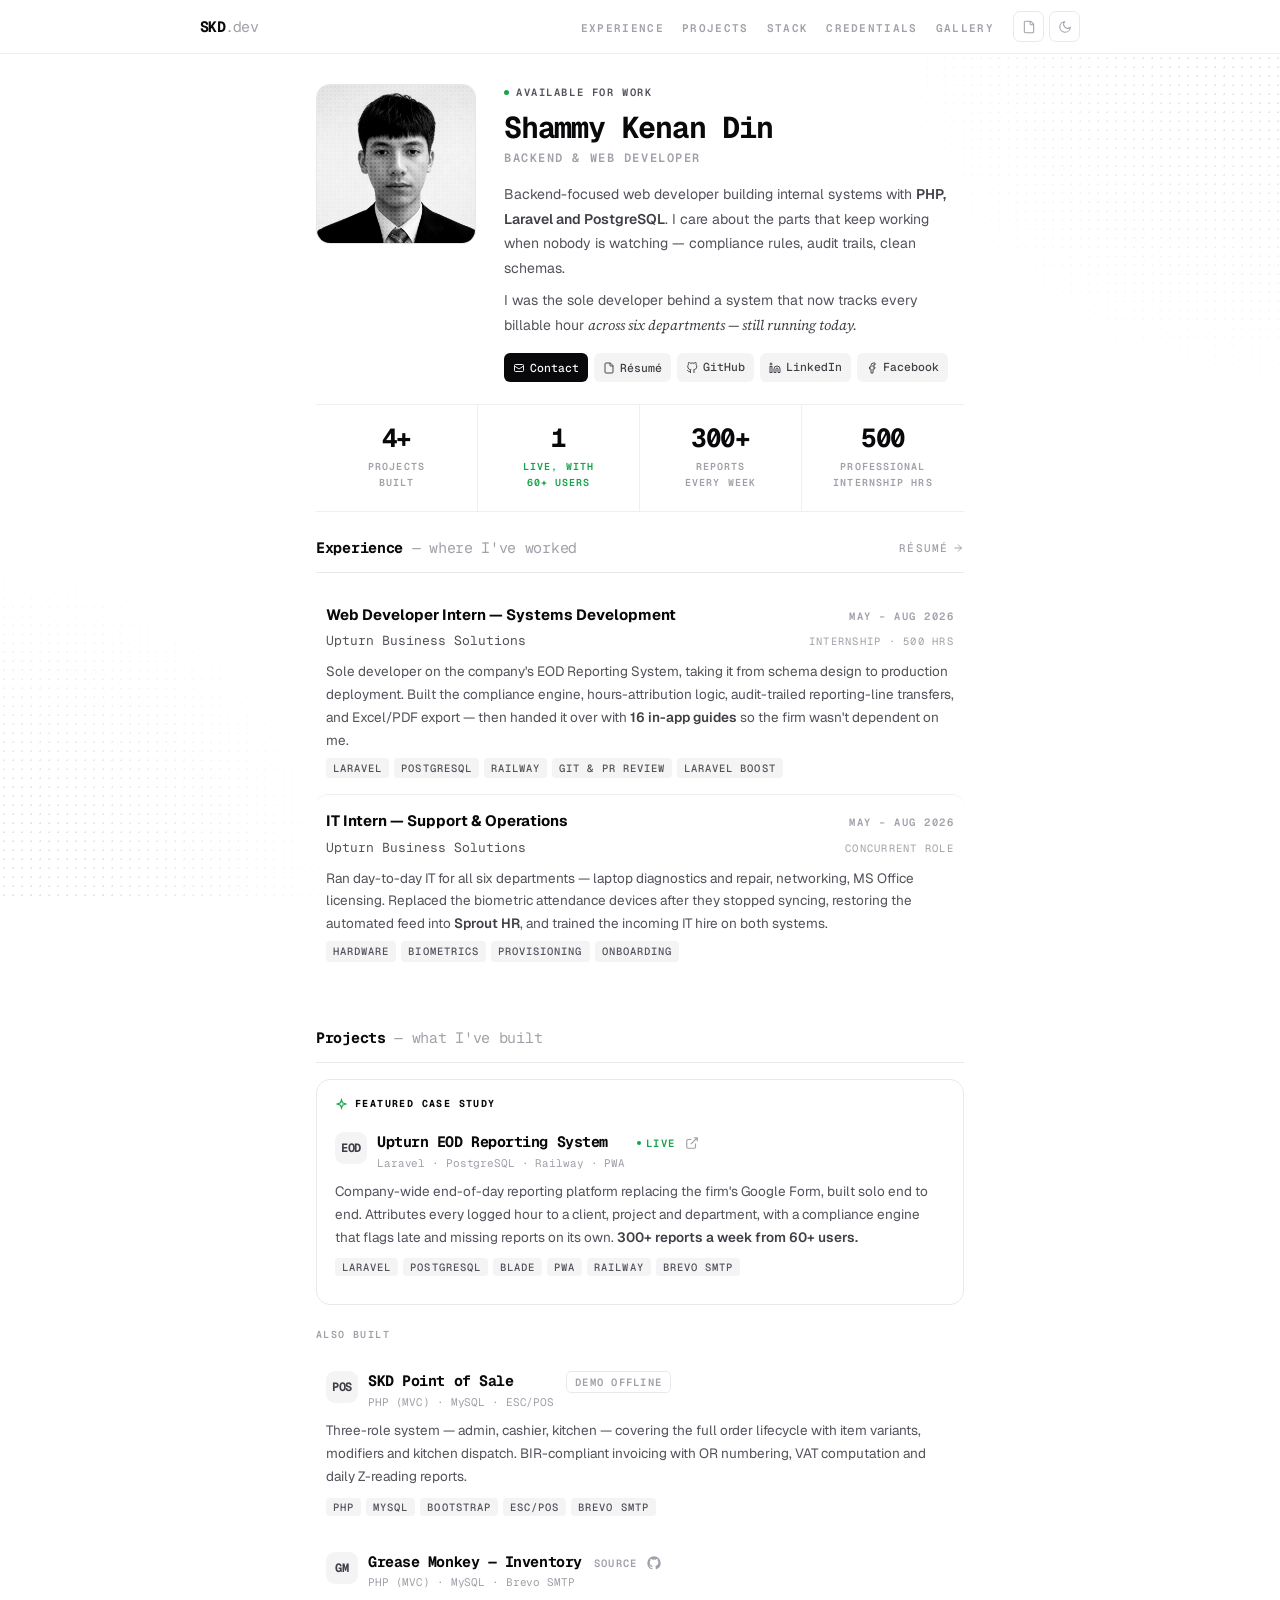
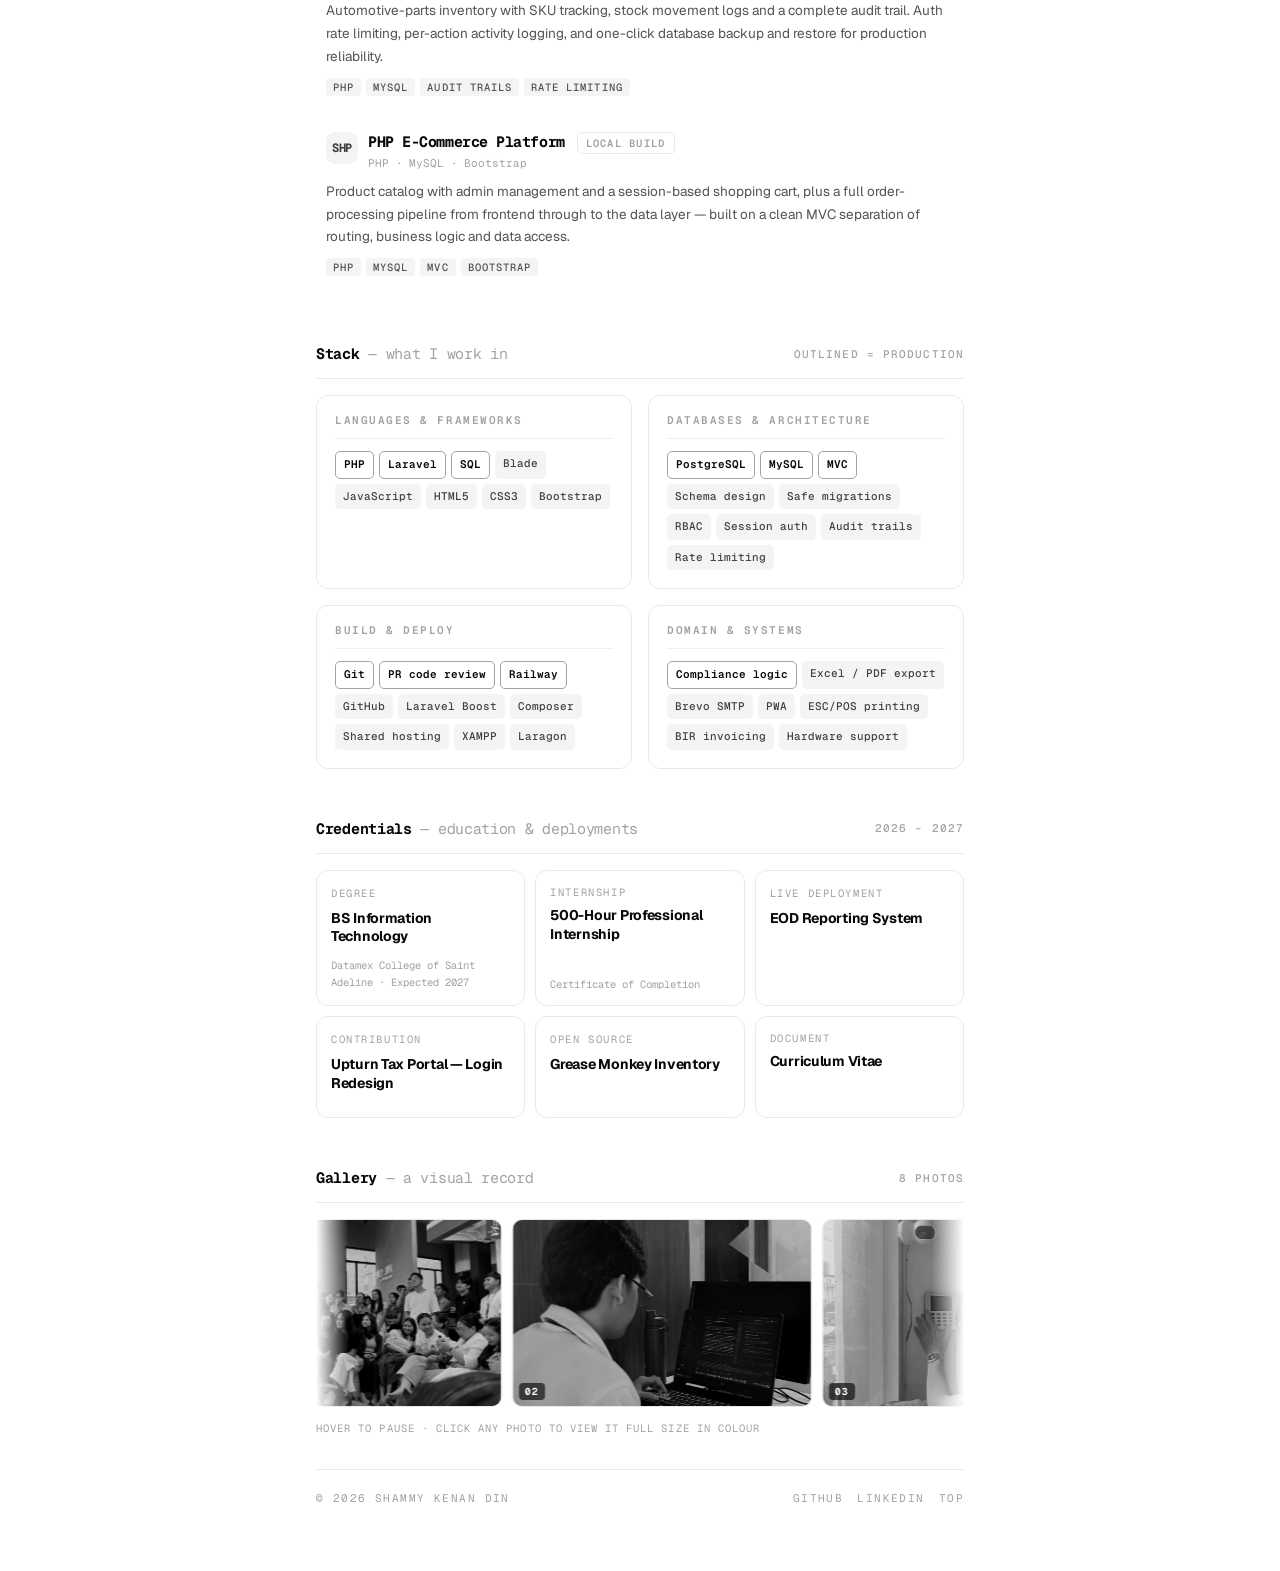
==== commit 3037abb4: "Tighten Experience wording and fix doubled section spacing - Reword Experience role titles: "Web Dev" ====
--- a/index.html
+++ b/index.html
@@ -195,7 +195,7 @@
     <div class="rows">
       <div class="erow">
         <div class="erow-top">
-          <div class="erow-r">IT Intern — Systems Development</div>
+          <div class="erow-r">Web Developer Intern — Systems Development</div>
           <div class="erow-when">May – Aug 2026</div>
         </div>
         <div class="erow-mid">
@@ -204,8 +204,8 @@
         </div>
         <div class="erow-d">
           Sole developer on the company's EOD Reporting System, taking it from schema design to
-          production deployment. Built the compliance engine, hours attribution, audit-trailed
-          reporting-line transfers, and Excel/PDF export — then handed it over with
+          production deployment. Built the compliance engine, hours-attribution logic,
+          audit-trailed reporting-line transfers, and Excel/PDF export — then handed it over with
           <strong>16 in-app guides</strong> so the firm wasn't dependent on me.
         </div>
         <div class="chips">
@@ -223,10 +223,10 @@
           <span class="erow-type">Concurrent role</span>
         </div>
         <div class="erow-d">
-          Ran day-to-day IT for all six departments alongside the build — laptop diagnostics
-          and repair, networking, MS Office licensing. Replaced the biometric attendance
-          devices after they stopped syncing, restoring the automated feed into
-          <strong>Sprout HR</strong>, and trained the incoming IT hire on both codebases.
+          Ran day-to-day IT for all six departments — laptop diagnostics and repair,
+          networking, MS Office licensing. Replaced the biometric attendance devices after
+          they stopped syncing, restoring the automated feed into <strong>Sprout HR</strong>,
+          and trained the incoming IT hire on both systems.
         </div>
         <div class="chips">
           <span class="chip">Hardware</span><span class="chip">Biometrics</span><span class="chip">Provisioning</span><span class="chip">Onboarding</span>
--- a/styles.css
+++ b/styles.css
@@ -118,10 +118,9 @@
     padding: 78px 32px 56px;
     display: flex;
     flex-direction: column;
-    gap: 24px;
-  }
-
-  @media (min-width: 768px) { .shell { padding: 84px 60px 64px; gap: 32px; } }
+  }
+
+  @media (min-width: 768px) { .shell { padding: 84px 60px 64px; } }
 
   .sec { padding: 24px 0; position: relative; }
 
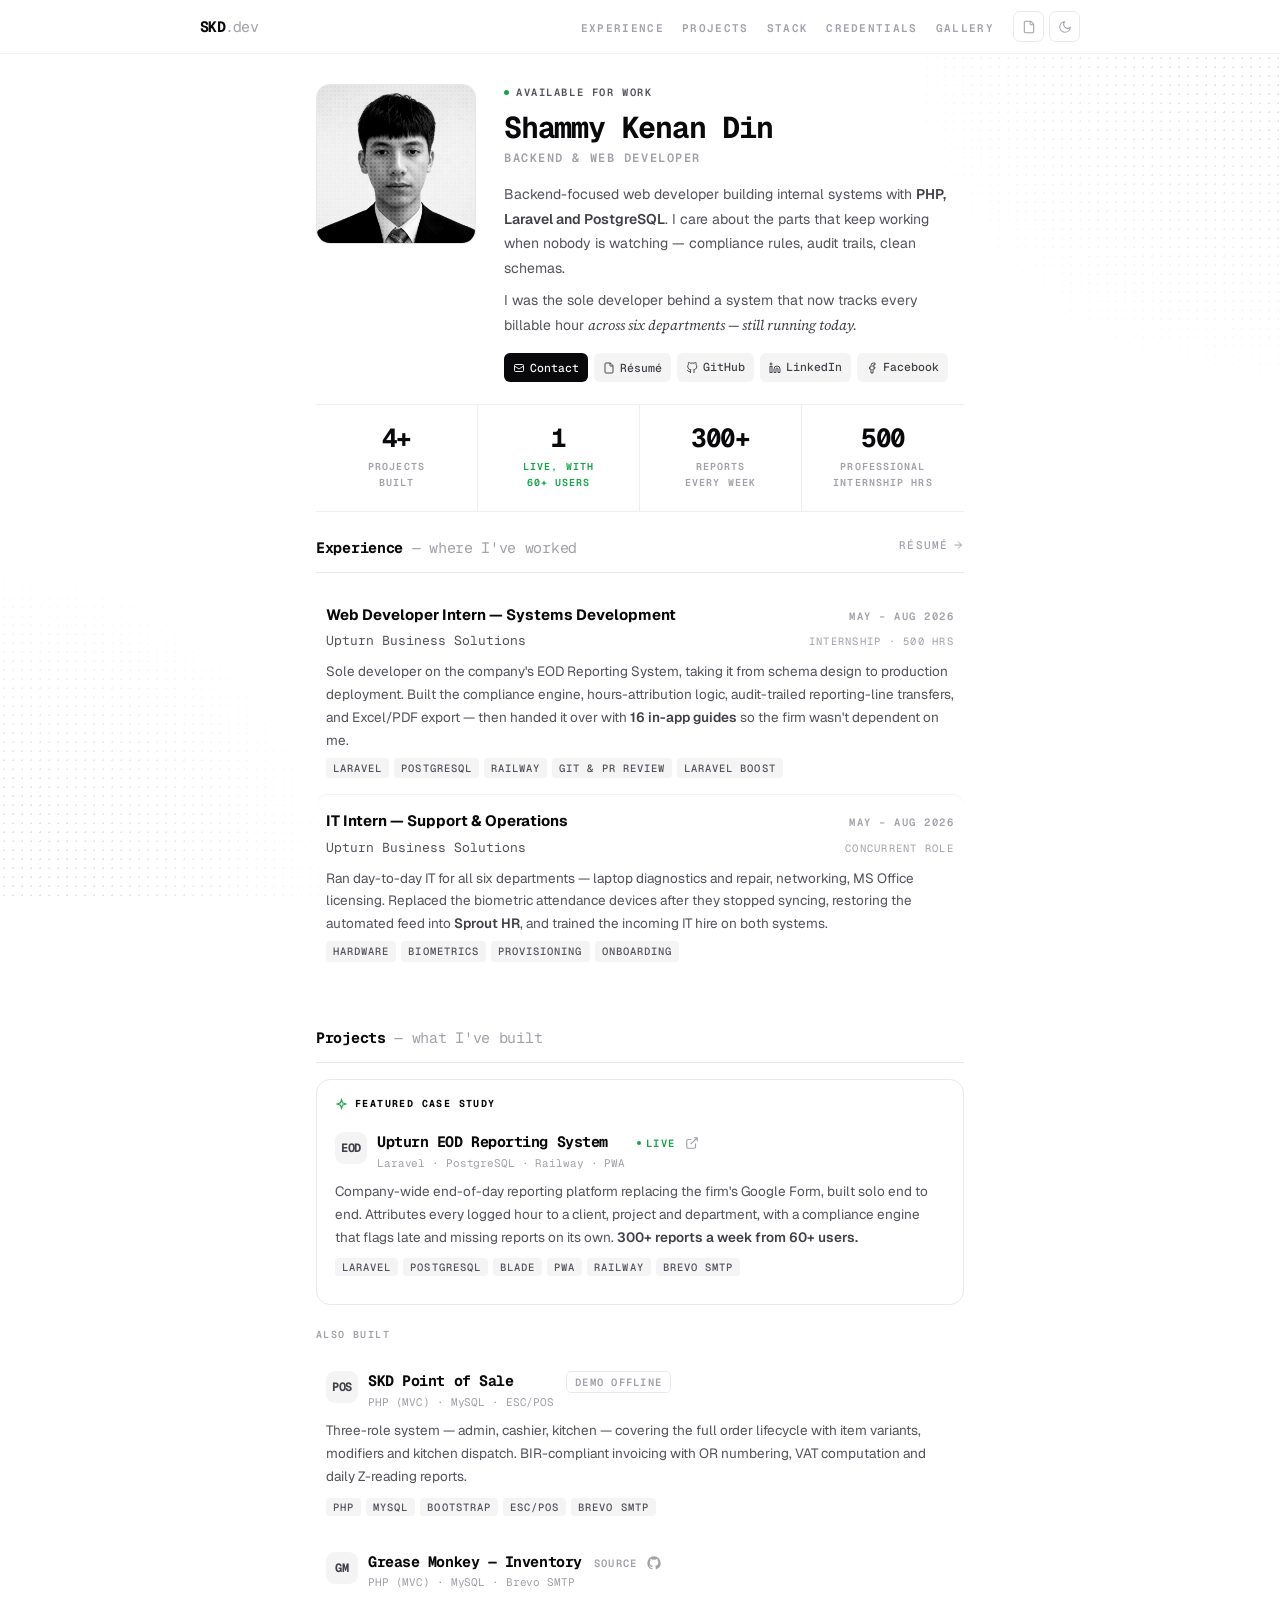
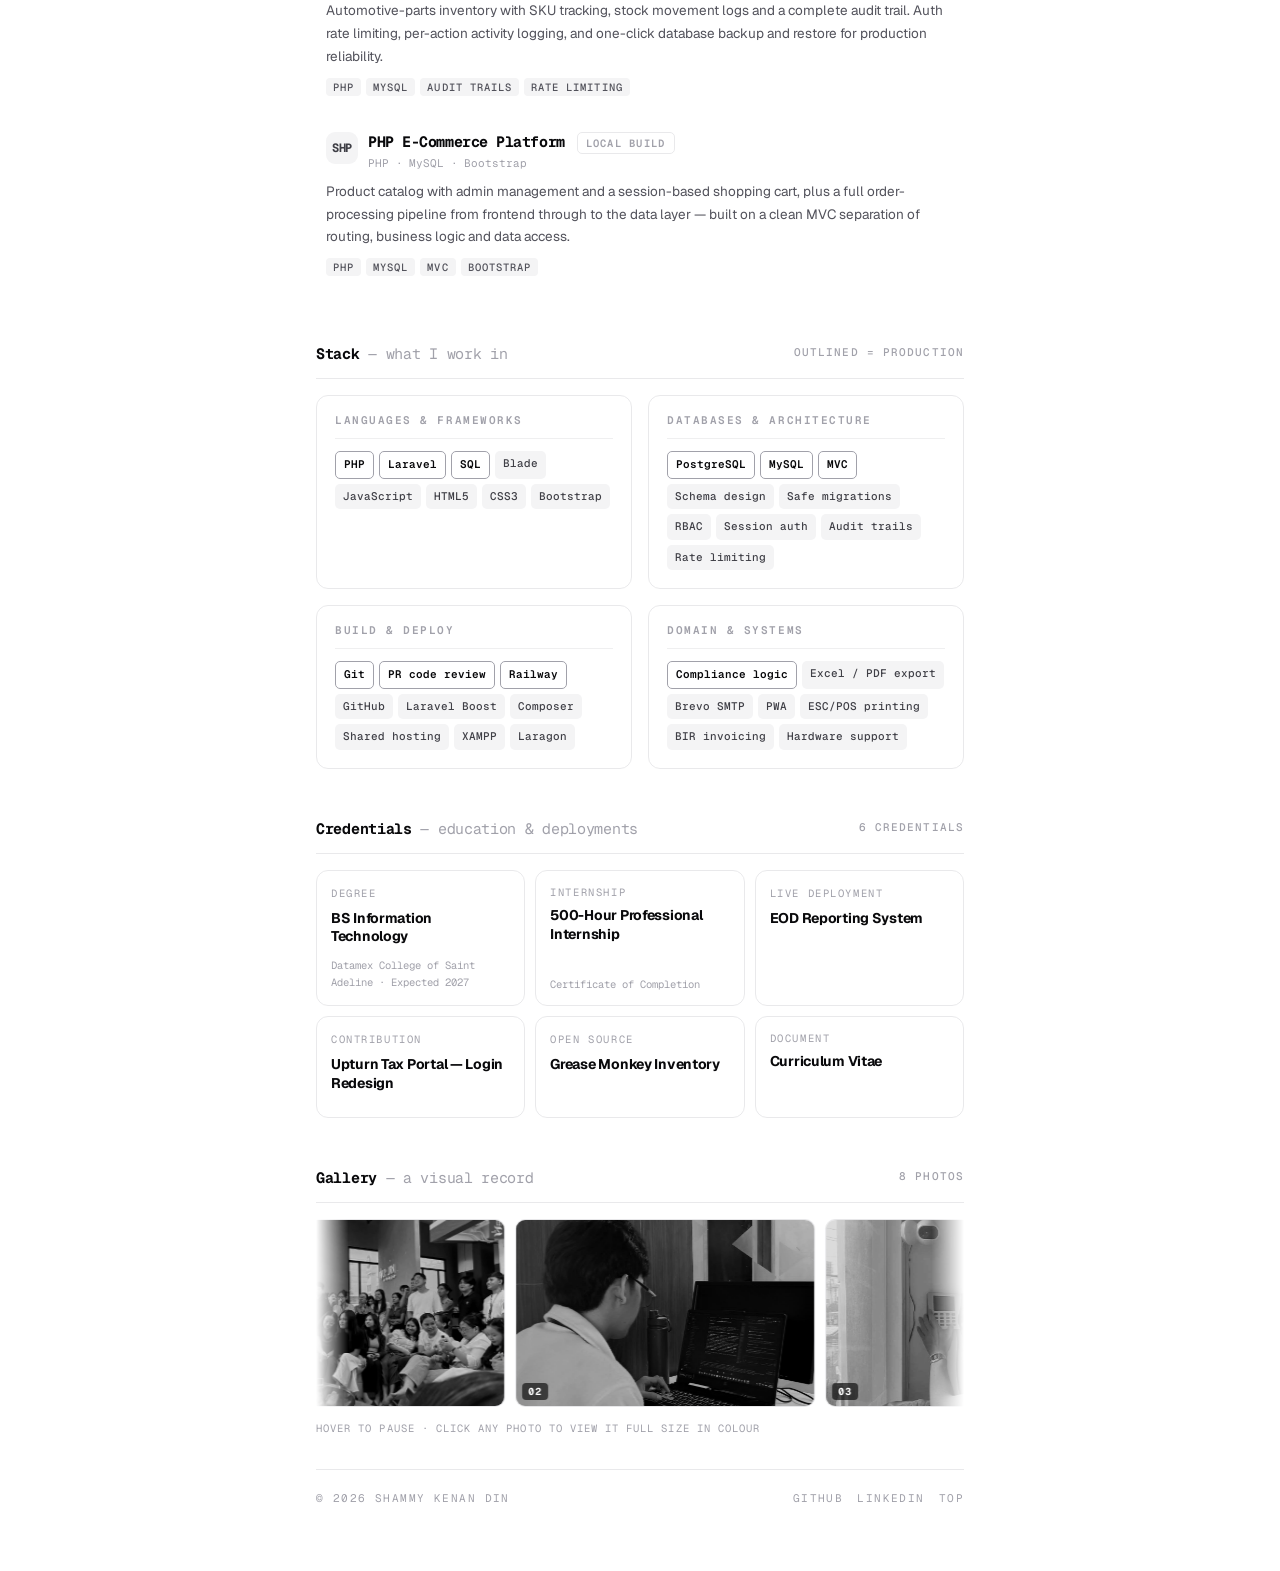
==== commit 68682ccc: "Hide redundant mobile labels, replace vague credentials date range - Hide the Stack section's "Outli" ====
--- a/index.html
+++ b/index.html
@@ -393,7 +393,7 @@
   <section class="sec rv" id="credentials">
     <div class="shead">
       <div class="shead-t"><b>Credentials</b> — education &amp; deployments</div>
-      <span class="shead-a" style="cursor:default">2026 – 2027</span>
+      <span class="shead-a" style="cursor:default">6 credentials</span>
     </div>
 
     <div class="cert-grid">
--- a/styles.css
+++ b/styles.css
@@ -127,13 +127,17 @@
   /* ── SECTION HEADER ── */
   .shead {
     display: flex;
-    align-items: center;
+    align-items: flex-start;
     justify-content: space-between;
     gap: 12px;
     border-bottom: 1px solid var(--line-2);
     padding-bottom: 12px;
     margin-bottom: 16px;
   }
+
+  /* nudge the right-side label down to sit on the heading's first
+     line instead of the flex box's very top edge */
+  .shead-a { margin-top: 2px; }
 
   .shead-t { font-family: var(--mono); font-size: 15px; color: var(--t4); letter-spacing: -0.02em; }
   .shead-t b { color: var(--t1); font-weight: 700; }
@@ -158,6 +162,13 @@
 
   .shead-a:hover { color: var(--t1); }
   .shead-a svg { width: 12px; height: 12px; transition: transform .18s; }
+
+  /* on small screens the Stack heading wraps and pushes against this
+     note, and the Résumé shortcut here is redundant with the one in
+     the nav/hero — simplest fix is to just not show either below 640px */
+  @media (max-width: 640px) {
+    #stack .shead-a, #cvPill2 { display: none; }
+  }
   .shead-a:hover svg { transform: translateX(2px); }
   .shead-a.diag:hover svg { transform: translate(2px, -2px); }
 
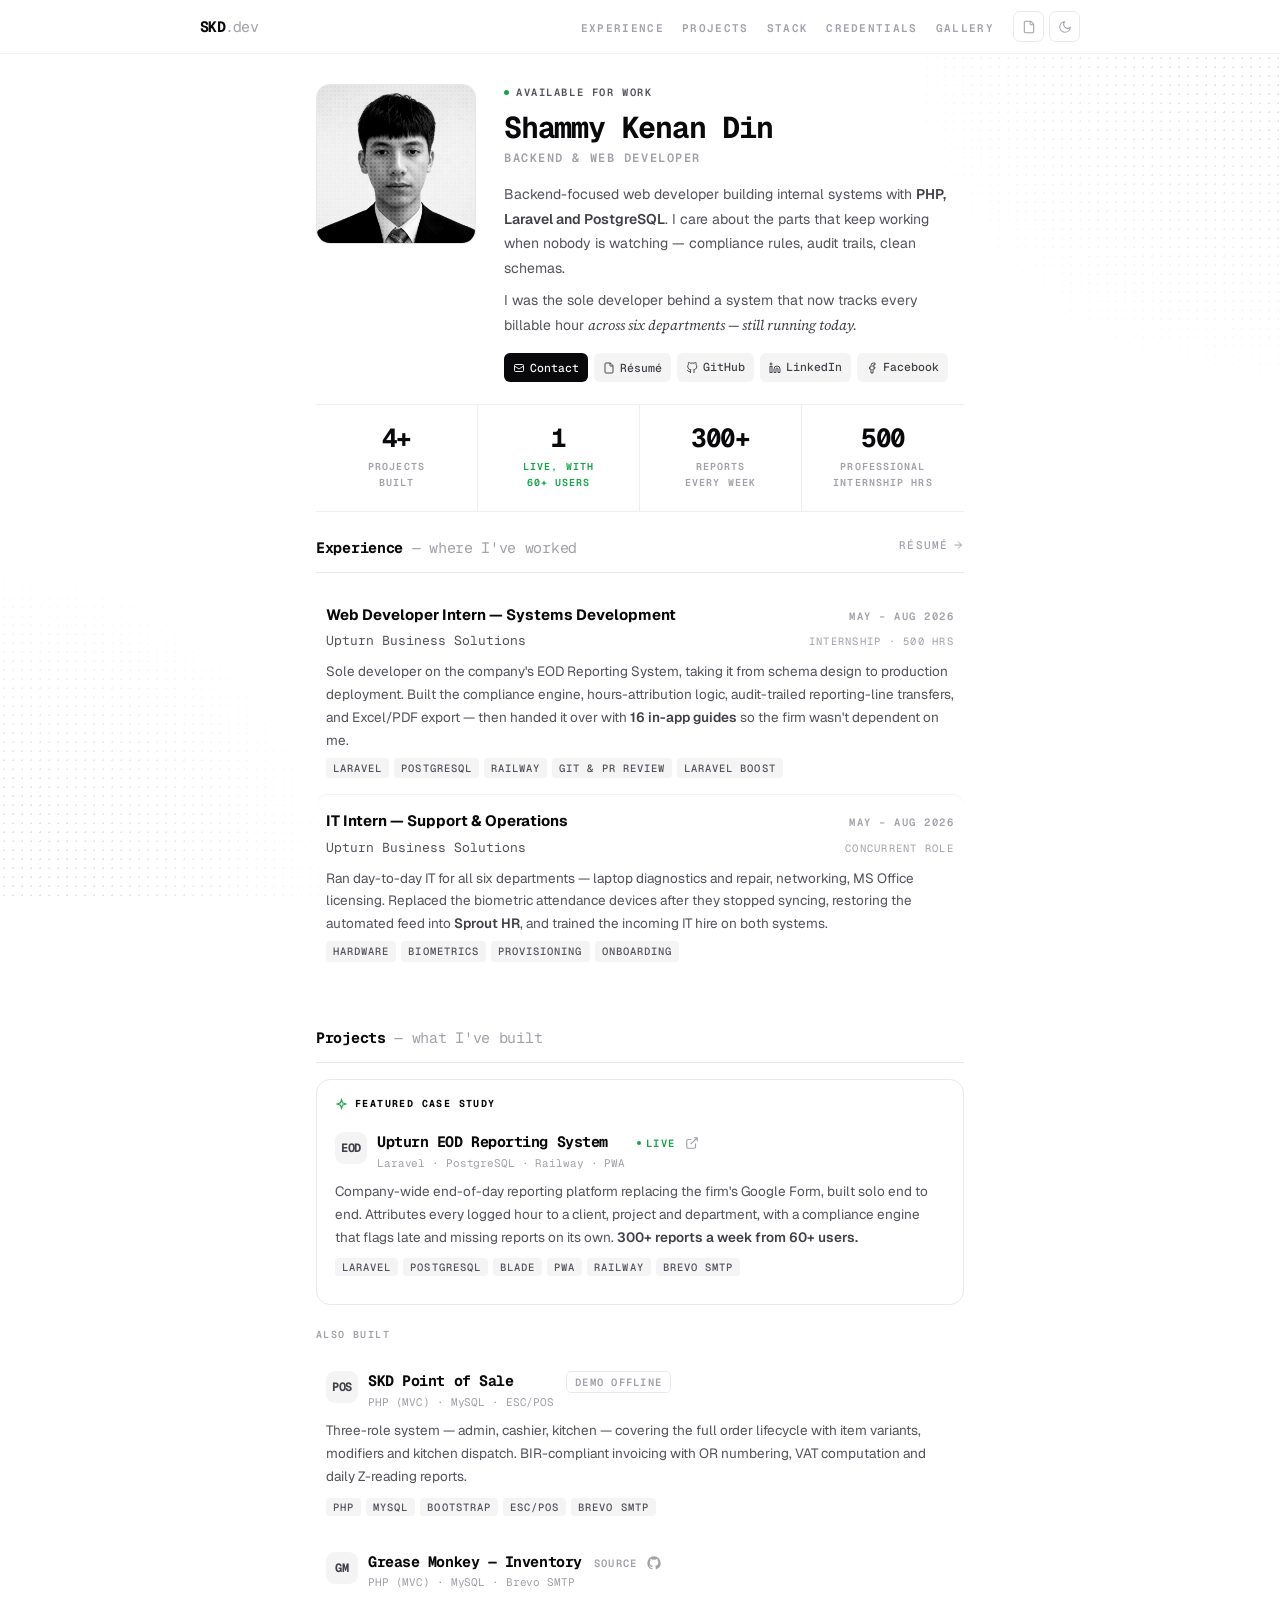
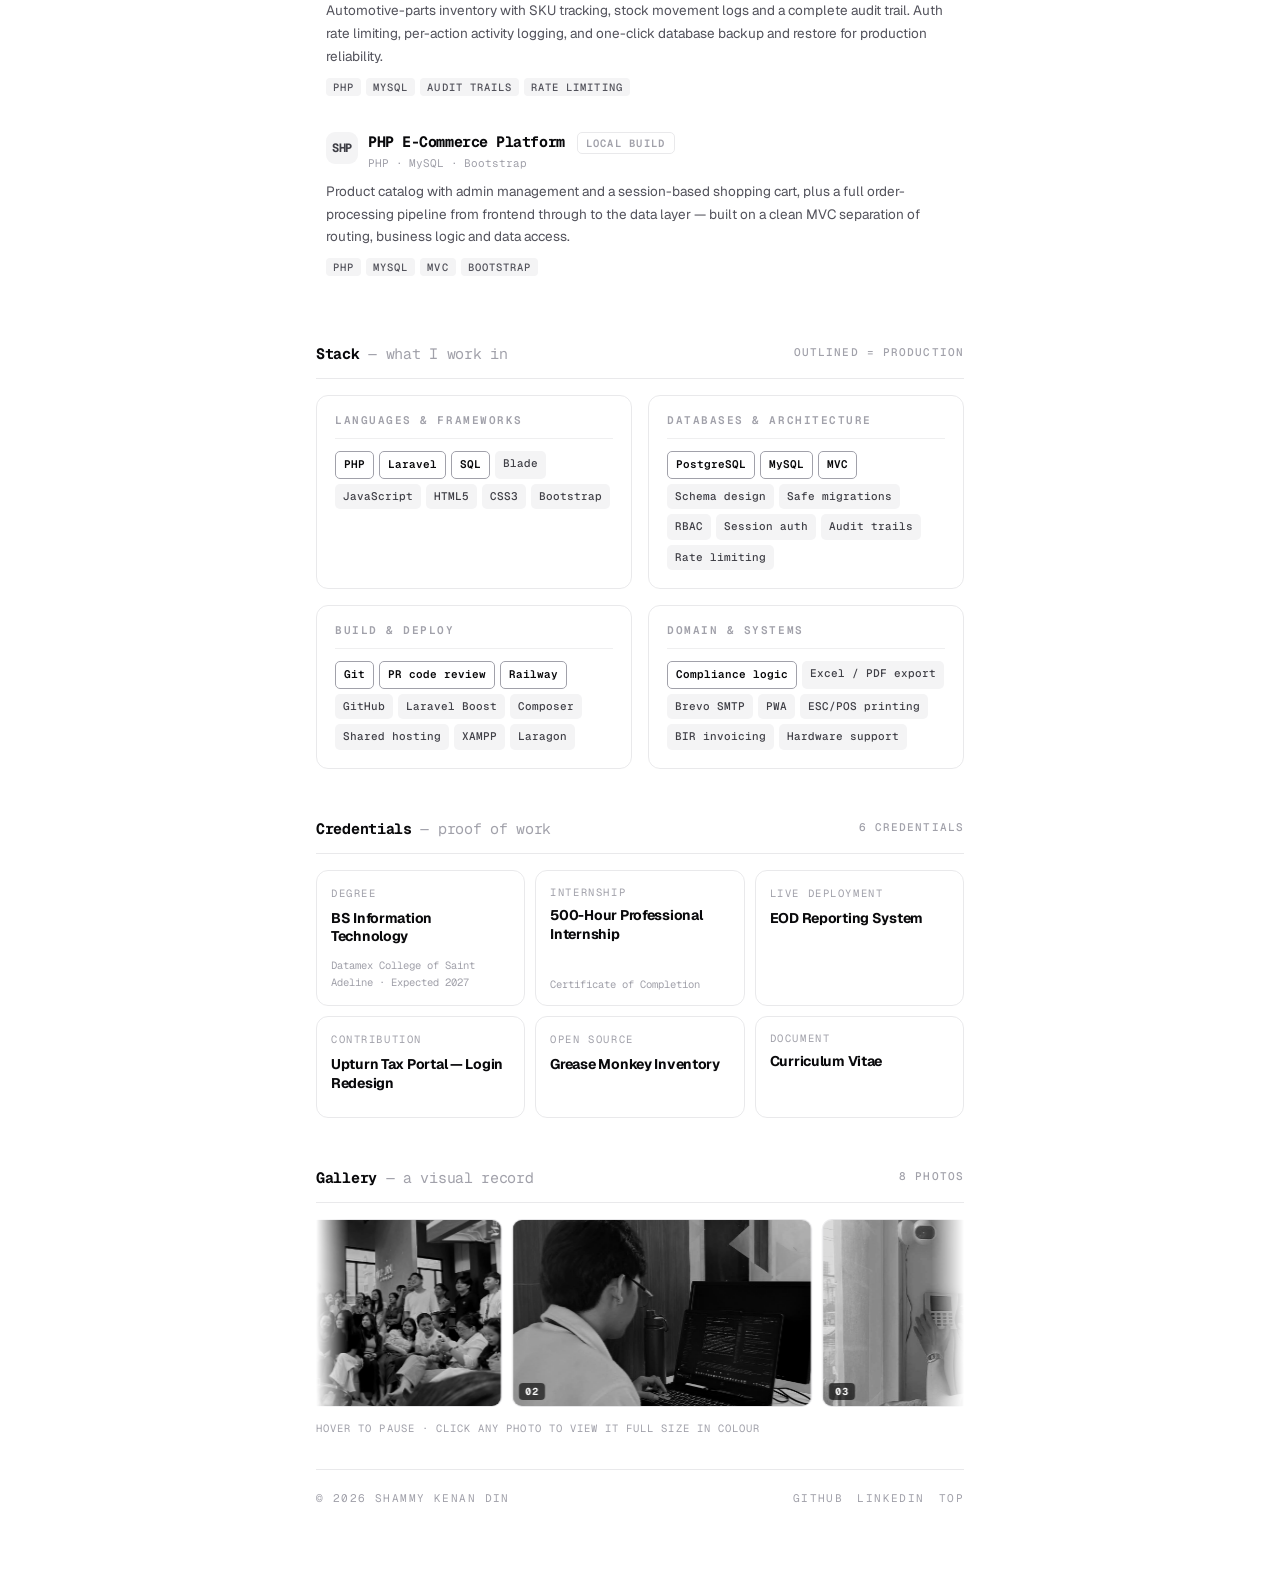
==== commit 2060895d: "Shorten credentials heading instead of shrinking it on mobile Replace "Credentials - education & dep" ====
--- a/index.html
+++ b/index.html
@@ -392,7 +392,7 @@
   <!-- ═══ CREDENTIALS ═══ -->
   <section class="sec rv" id="credentials">
     <div class="shead">
-      <div class="shead-t"><b>Credentials</b> — education &amp; deployments</div>
+      <div class="shead-t"><b>Credentials</b> — proof of work</div>
       <span class="shead-a" style="cursor:default">6 credentials</span>
     </div>
 
--- a/styles.css
+++ b/styles.css
@@ -167,7 +167,7 @@
      note, and the Résumé shortcut here is redundant with the one in
      the nav/hero — simplest fix is to just not show either below 640px */
   @media (max-width: 640px) {
-    #stack .shead-a, #cvPill2 { display: none; }
+    #stack .shead-a, #cvPill2, #credentials .shead-a, #gallery .shead-a { display: none; }
   }
   .shead-a:hover svg { transform: translateX(2px); }
   .shead-a.diag:hover svg { transform: translate(2px, -2px); }
